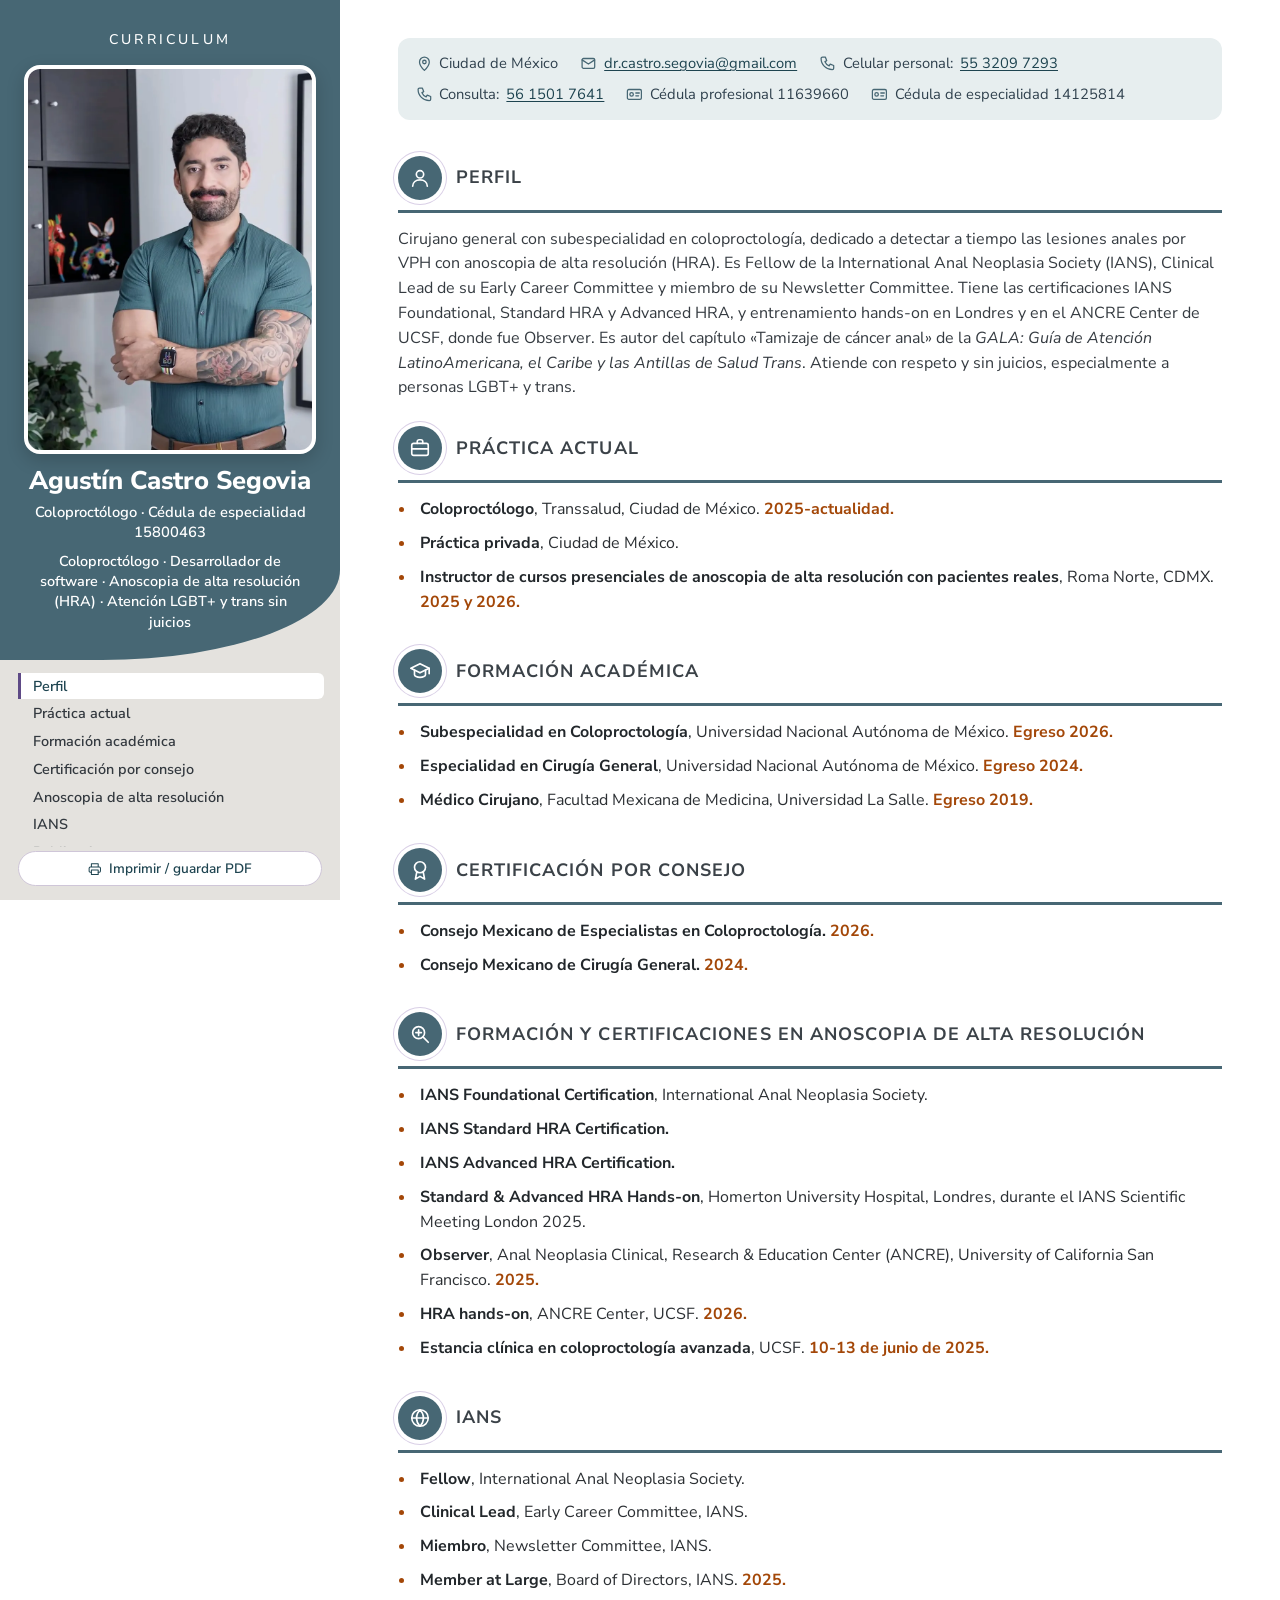
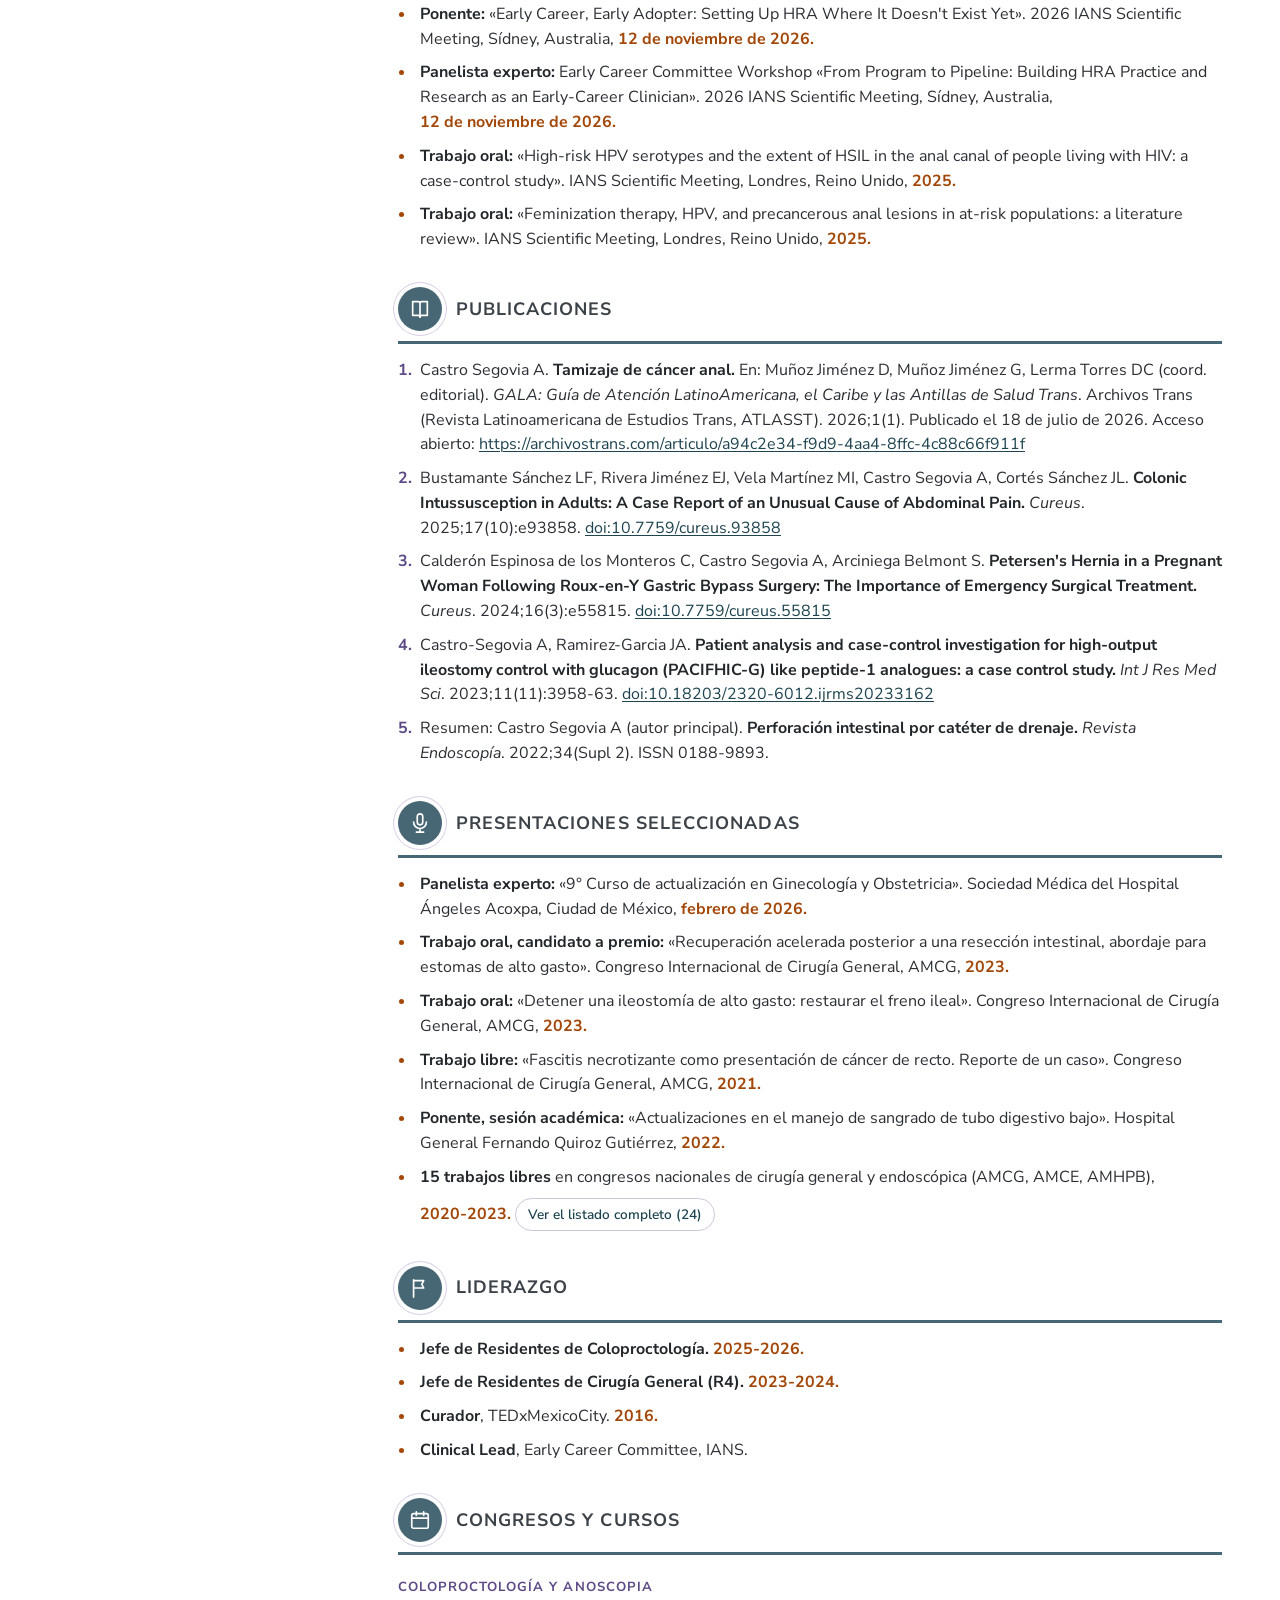
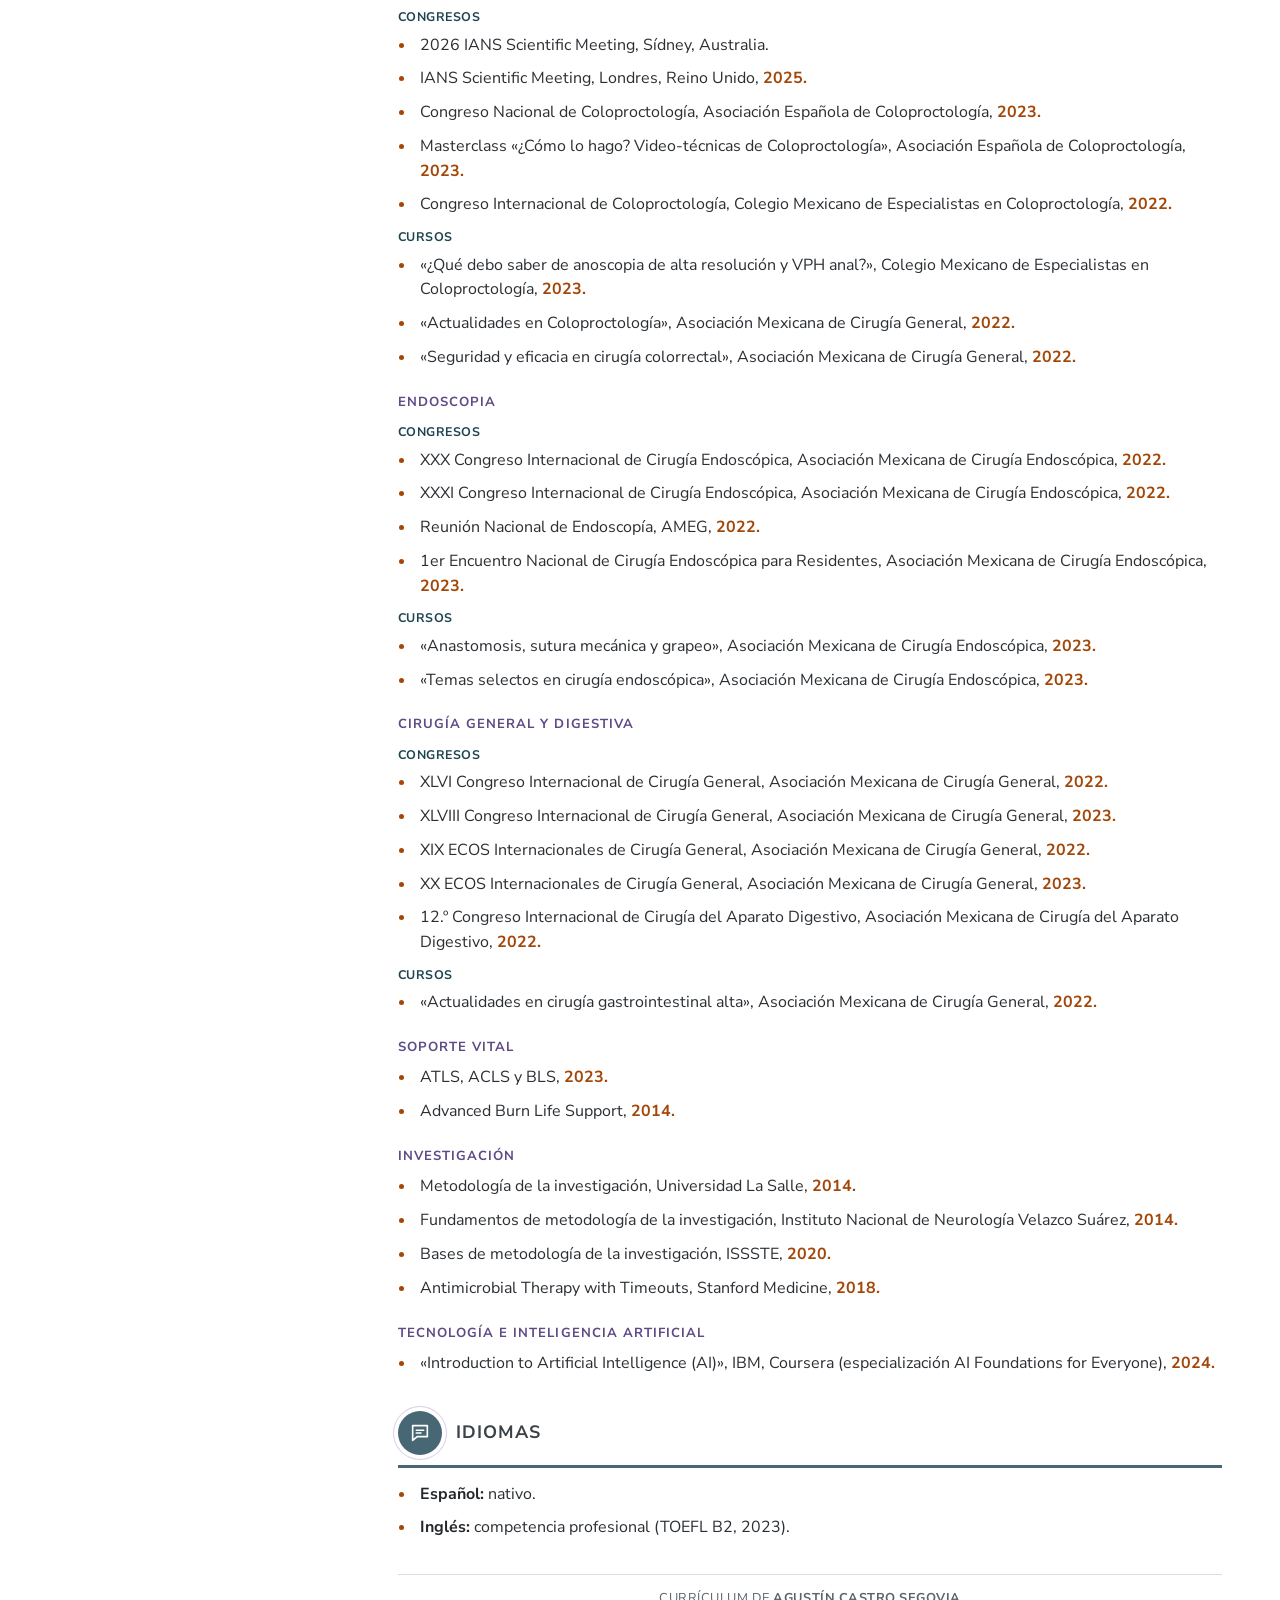
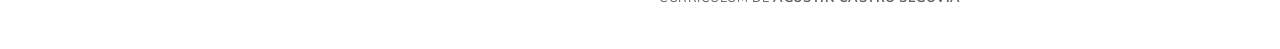
==== cv/index.html @ 4f0565ad "Añadir el panel del curso de ginecología en Acoxpa. La participación de febrero de 2026 queda en Pre" ====
<!DOCTYPE html>
<html lang="es">
<head>
<meta charset="utf-8">
<meta name="viewport" content="width=device-width, initial-scale=1">
<meta name="robots" content="noindex">
<title>Agustín Castro Segovia · Coloproctólogo · Currículum</title>
<meta name="description" content="Currículum de Agustín Castro Segovia, coloproctólogo en Ciudad de México.">
<link rel="stylesheet" href="assets/style.css">
</head>
<body>
<svg width="0" height="0" style="position:absolute" aria-hidden="true">
  <defs>
    <symbol id="i-user" viewBox="0 0 24 24"><circle cx="12" cy="8" r="4"/><path d="M4 21c0-4.4 3.6-7 8-7s8 2.6 8 7"/></symbol>
    <symbol id="i-briefcase" viewBox="0 0 24 24"><rect x="3" y="7" width="18" height="13" rx="2"/><path d="M9 7V5a2 2 0 0 1 2-2h2a2 2 0 0 1 2 2v2M3 13h18"/></symbol>
    <symbol id="i-cap" viewBox="0 0 24 24"><path d="M2 9l10-5 10 5-10 5z"/><path d="M6 11v5c0 1.5 2.7 3 6 3s6-1.5 6-3v-5M22 9v6"/></symbol>
    <symbol id="i-award" viewBox="0 0 24 24"><circle cx="12" cy="9" r="6"/><path d="M8.5 14L7 22l5-3 5 3-1.5-8"/></symbol>
    <symbol id="i-scope" viewBox="0 0 24 24"><circle cx="10.5" cy="10.5" r="6.5"/><path d="M15.5 15.5L21 21M10.5 7.5v6M7.5 10.5h6"/></symbol>
    <symbol id="i-globe" viewBox="0 0 24 24"><circle cx="12" cy="12" r="9"/><path d="M3 12h18M12 3c2.5 2.6 3.8 5.6 3.8 9s-1.3 6.4-3.8 9c-2.5-2.6-3.8-5.6-3.8-9S9.5 5.6 12 3z"/></symbol>
    <symbol id="i-book" viewBox="0 0 24 24"><path d="M4 4h6a3 3 0 0 1 2 1 3 3 0 0 1 2-1h6v15h-6a2 2 0 0 0-2 2 2 2 0 0 0-2-2H4z"/><path d="M12 5v16"/></symbol>
    <symbol id="i-mic" viewBox="0 0 24 24"><rect x="9" y="2" width="6" height="12" rx="3"/><path d="M5 11a7 7 0 0 0 14 0M12 18v4M8 22h8"/></symbol>
    <symbol id="i-flag" viewBox="0 0 24 24"><path d="M5 22V3M5 4h11l-2 4 2 4H5"/></symbol>
    <symbol id="i-calendar" viewBox="0 0 24 24"><rect x="3" y="5" width="18" height="16" rx="2"/><path d="M3 10h18M8 3v4M16 3v4"/></symbol>
    <symbol id="i-clipboard" viewBox="0 0 24 24"><rect x="5" y="4" width="14" height="18" rx="2"/><path d="M9 4V2h6v2M9 11h6M9 15h6"/></symbol>
    <symbol id="i-users" viewBox="0 0 24 24"><circle cx="9" cy="8" r="3.5"/><path d="M2 20c0-3.6 3-6 7-6s7 2.4 7 6M16 4.5a3.5 3.5 0 0 1 0 7M18 14c2.5.6 4 2.7 4 6"/></symbol>
    <symbol id="i-chat" viewBox="0 0 24 24"><path d="M4 4h16v12H9l-5 4z"/><path d="M8 9h8M8 12h5"/></symbol>
    <symbol id="i-mail" viewBox="0 0 24 24"><rect x="3" y="5" width="18" height="14" rx="2"/><path d="M3 7l9 6 9-6"/></symbol>
    <symbol id="i-phone" viewBox="0 0 24 24"><path d="M5 3h4l2 5-2.5 1.5a11 11 0 0 0 6 6L16 13l5 2v4a2 2 0 0 1-2 2A16 16 0 0 1 3 5a2 2 0 0 1 2-2z"/></symbol>
    <symbol id="i-pin" viewBox="0 0 24 24"><path d="M12 22s7-6.5 7-12a7 7 0 0 0-14 0c0 5.5 7 12 7 12z"/><circle cx="12" cy="10" r="2.5"/></symbol>
    <symbol id="i-id" viewBox="0 0 24 24"><rect x="2" y="5" width="20" height="14" rx="2"/><circle cx="8" cy="12" r="2.5"/><path d="M14 10h5M14 14h4"/></symbol>
    <symbol id="i-print" viewBox="0 0 24 24"><path d="M6 9V3h12v6M6 18H4a2 2 0 0 1-2-2v-5a2 2 0 0 1 2-2h16a2 2 0 0 1 2 2v5a2 2 0 0 1-2 2h-2"/><rect x="6" y="14" width="12" height="8"/></symbol>
    <symbol id="i-ext" viewBox="0 0 24 24"><path d="M14 4h6v6M20 4l-9 9M18 14v5a1 1 0 0 1-1 1H5a1 1 0 0 1-1-1V7a1 1 0 0 1 1-1h5"/></symbol>
  </defs>
</svg>

<a class="skip" href="#contenido">Saltar al contenido</a>

<div class="layout">
  <aside class="sidebar">
    <header class="hero">
      <p class="eyebrow">Curriculum</p>
      <div class="photo"><img src="assets/foto-agustin-castro-segovia.webp" alt="Fotografía de Agustín Castro Segovia" width="800" height="1073"></div>
      <h1>Agustín Castro Segovia</h1>
      <p class="cred">Coloproctólogo · Cédula de especialidad 15800463</p>
      <p class="tagline">Coloproctólogo · Desarrollador de software · Anoscopia de alta resolución (HRA) · Atención LGBT+ y trans sin juicios</p>
    </header>
    <nav class="toc" aria-label="Secciones del currículum">
      <ul>
        <li><a href="#perfil">Perfil</a></li>
        <li><a href="#practica">Práctica actual</a></li>
        <li><a href="#formacion">Formación académica</a></li>
        <li><a href="#consejo">Certificación por consejo</a></li>
        <li><a href="#hra">Anoscopia de alta resolución</a></li>
        <li><a href="#ians">IANS</a></li>
        <li><a href="#publicaciones">Publicaciones</a></li>
        <li><a href="#presentaciones">Presentaciones</a></li>
        <li><a href="#liderazgo">Liderazgo</a></li>
        <li><a href="#congresos-cursos">Congresos y cursos</a></li>
        <li><a href="#idiomas">Idiomas</a></li>
      </ul>
    </nav>
    <button class="print-btn" type="button" onclick="window.print()"><svg><use href="#i-print"/></svg>Imprimir / guardar PDF</button>
  </aside>

  <main id="contenido" class="content">
    <section class="contact" aria-label="Datos de contacto">
      <ul>
        <li><svg><use href="#i-pin"/></svg>Ciudad de México</li>
        <li><svg><use href="#i-mail"/></svg><a href="mailto:dr.castro.segovia@gmail.com">dr.castro.segovia@gmail.com</a></li>
        <li><svg><use href="#i-phone"/></svg>Celular personal: <a href="tel:+525532097293">55 3209 7293</a></li>
        <li><svg><use href="#i-phone"/></svg>Consulta: <a href="tel:+525615017641">56 1501 7641</a></li>
        <li><svg><use href="#i-id"/></svg>Cédula profesional 11639660</li>
        <li><svg><use href="#i-id"/></svg>Cédula de especialidad 14125814</li>
      </ul>
    </section>

    <section id="perfil" class="sec">
      <h2><span class="ic"><svg><use href="#i-user"/></svg></span>Perfil</h2>
      <p class="lead">Cirujano general con subespecialidad en coloproctología, dedicado a detectar a tiempo las lesiones anales por VPH con anoscopia de alta resolución (HRA). Es Fellow de la International Anal Neoplasia Society (IANS), Clinical Lead de su Early Career Committee y miembro de su Newsletter Committee. Tiene las certificaciones IANS Foundational, Standard HRA y Advanced HRA, y entrenamiento hands-on en Londres y en el ANCRE Center de UCSF, donde fue Observer. Es autor del capítulo «Tamizaje de cáncer anal» de la <em>GALA: Guía de Atención LatinoAmericana, el Caribe y las Antillas de Salud Trans</em>. Atiende con respeto y sin juicios, especialmente a personas LGBT+ y trans.</p>
    </section>

    <section id="practica" class="sec">
      <h2><span class="ic"><svg><use href="#i-briefcase"/></svg></span>Práctica actual</h2>
      <ul class="items">
        <li><strong>Coloproctólogo</strong>, Transsalud, Ciudad de México. <span class="date">2025-actualidad.</span></li>
        <li><strong>Práctica privada</strong>, Ciudad de México.</li>
        <li><strong>Instructor de cursos presenciales de anoscopia de alta resolución con pacientes reales</strong>, Roma Norte, CDMX. <span class="date">2025 y 2026.</span></li>
      </ul>
    </section>

    <section id="formacion" class="sec">
      <h2><span class="ic"><svg><use href="#i-cap"/></svg></span>Formación académica</h2>
      <ul class="items">
        <li><strong>Subespecialidad en Coloproctología</strong>, Universidad Nacional Autónoma de México. <span class="date">Egreso 2026.</span></li>
        <li><strong>Especialidad en Cirugía General</strong>, Universidad Nacional Autónoma de México. <span class="date">Egreso 2024.</span></li>
        <li><strong>Médico Cirujano</strong>, Facultad Mexicana de Medicina, Universidad La Salle. <span class="date">Egreso 2019.</span></li>
      </ul>
    </section>

    <section id="consejo" class="sec">
      <h2><span class="ic"><svg><use href="#i-award"/></svg></span>Certificación por consejo</h2>
      <ul class="items">
        <li><strong>Consejo Mexicano de Especialistas en Coloproctología.</strong> <span class="date">2026.</span></li>
        <li><strong>Consejo Mexicano de Cirugía General.</strong> <span class="date">2024.</span></li>
      </ul>
    </section>

    <section id="hra" class="sec">
      <h2><span class="ic"><svg><use href="#i-scope"/></svg></span>Formación y certificaciones en anoscopia de alta resolución</h2>
      <ul class="items">
        <li><strong>IANS Foundational Certification</strong>, International Anal Neoplasia Society.</li>
        <li><strong>IANS Standard HRA Certification.</strong></li>
        <li><strong>IANS Advanced HRA Certification.</strong></li>
        <li><strong>Standard &amp; Advanced HRA Hands-on</strong>, Homerton University Hospital, Londres, durante el IANS Scientific Meeting London 2025.</li>
        <li><strong>Observer</strong>, Anal Neoplasia Clinical, Research &amp; Education Center (ANCRE), University of California San Francisco. <span class="date">2025.</span></li>
        <li><strong>HRA hands-on</strong>, ANCRE Center, UCSF. <span class="date">2026.</span></li>
        <li><strong>Estancia clínica en coloproctología avanzada</strong>, UCSF. <span class="date">10-13 de junio de 2025.</span></li>
      </ul>
    </section>

    <section id="ians" class="sec">
      <h2><span class="ic"><svg><use href="#i-globe"/></svg></span>IANS</h2>
      <ul class="items">
        <li><strong>Fellow</strong>, International Anal Neoplasia Society.</li>
        <li><strong>Clinical Lead</strong>, Early Career Committee, IANS.</li>
        <li><strong>Miembro</strong>, Newsletter Committee, IANS.</li>
        <li><strong>Member at Large</strong>, Board of Directors, IANS. <span class="date">2025.</span></li>
        <li><strong>Ponente:</strong> «Early Career, Early Adopter: Setting Up HRA Where It Doesn't Exist Yet». 2026 IANS Scientific Meeting, Sídney, Australia, <span class="date">12 de noviembre de 2026.</span></li>
        <li><strong>Panelista experto:</strong> Early Career Committee Workshop «From Program to Pipeline: Building HRA Practice and Research as an Early-Career Clinician». 2026 IANS Scientific Meeting, Sídney, Australia, <span class="date">12 de noviembre de 2026.</span></li>
        <li><strong>Trabajo oral:</strong> «High-risk HPV serotypes and the extent of HSIL in the anal canal of people living with HIV: a case-control study». IANS Scientific Meeting, Londres, Reino Unido, <span class="date">2025.</span></li>
        <li><strong>Trabajo oral:</strong> «Feminization therapy, HPV, and precancerous anal lesions in at-risk populations: a literature review». IANS Scientific Meeting, Londres, Reino Unido, <span class="date">2025.</span></li>
      </ul>
    </section>

    <section id="publicaciones" class="sec">
      <h2><span class="ic"><svg><use href="#i-book"/></svg></span>Publicaciones</h2>
      <ol class="items pubs">
        <li>Castro Segovia A. <strong>Tamizaje de cáncer anal.</strong> En: Muñoz Jiménez D, Muñoz Jiménez G, Lerma Torres DC (coord. editorial). <em>GALA: Guía de Atención LatinoAmericana, el Caribe y las Antillas de Salud Trans</em>. Archivos Trans (Revista Latinoamericana de Estudios Trans, ATLASST). 2026;1(1). Publicado el 18 de julio de 2026. Acceso abierto: <a class="url" href="https://archivostrans.com/articulo/a94c2e34-f9d9-4aa4-8ffc-4c88c66f911f" target="_blank" rel="noopener noreferrer">https://archivostrans.com/articulo/a94c2e34-f9d9-4aa4-8ffc-4c88c66f911f</a></li>
        <li>Bustamante Sánchez LF, Rivera Jiménez EJ, Vela Martínez MI, Castro Segovia A, Cortés Sánchez JL. <strong>Colonic Intussusception in Adults: A Case Report of an Unusual Cause of Abdominal Pain.</strong> <em>Cureus</em>. 2025;17(10):e93858. <a href="https://doi.org/10.7759/cureus.93858" target="_blank" rel="noopener noreferrer">doi:10.7759/cureus.93858</a></li>
        <li>Calderón Espinosa de los Monteros C, Castro Segovia A, Arciniega Belmont S. <strong>Petersen's Hernia in a Pregnant Woman Following Roux-en-Y Gastric Bypass Surgery: The Importance of Emergency Surgical Treatment.</strong> <em>Cureus</em>. 2024;16(3):e55815. <a href="https://doi.org/10.7759/cureus.55815" target="_blank" rel="noopener noreferrer">doi:10.7759/cureus.55815</a></li>
        <li>Castro-Segovia A, Ramirez-Garcia JA. <strong>Patient analysis and case-control investigation for high-output ileostomy control with glucagon (PACIFHIC-G) like peptide-1 analogues: a case control study.</strong> <em>Int J Res Med Sci</em>. 2023;11(11):3958-63. <a href="https://doi.org/10.18203/2320-6012.ijrms20233162" target="_blank" rel="noopener noreferrer">doi:10.18203/2320-6012.ijrms20233162</a></li>
        <li>Resumen: Castro Segovia A (autor principal). <strong>Perforación intestinal por catéter de drenaje.</strong> <em>Revista Endoscopía</em>. 2022;34(Supl 2). ISSN 0188-9893.</li>
      </ol>
    </section>

    <section id="presentaciones" class="sec">
      <h2><span class="ic"><svg><use href="#i-mic"/></svg></span>Presentaciones seleccionadas</h2>
      <ul class="items">
        <li><strong>Panelista experto:</strong> «9° Curso de actualización en Ginecología y Obstetricia». Sociedad Médica del Hospital Ángeles Acoxpa, Ciudad de México, <span class="date">febrero de 2026.</span></li>
        <li><strong>Trabajo oral, candidato a premio:</strong> «Recuperación acelerada posterior a una resección intestinal, abordaje para estomas de alto gasto». Congreso Internacional de Cirugía General, AMCG, <span class="date">2023.</span></li>
        <li><strong>Trabajo oral:</strong> «Detener una ileostomía de alto gasto: restaurar el freno ileal». Congreso Internacional de Cirugía General, AMCG, <span class="date">2023.</span></li>
        <li><strong>Trabajo libre:</strong> «Fascitis necrotizante como presentación de cáncer de recto. Reporte de un caso». Congreso Internacional de Cirugía General, AMCG, <span class="date">2021.</span></li>
        <li><strong>Ponente, sesión académica:</strong> «Actualizaciones en el manejo de sangrado de tubo digestivo bajo». Hospital General Fernando Quiroz Gutiérrez, <span class="date">2022.</span></li>
        <li><strong>15 trabajos libres</strong> en congresos nacionales de cirugía general y endoscópica (AMCG, AMCE, AMHPB), <span class="date">2020-2023.</span>
          <button type="button" class="more-btn" aria-expanded="false" aria-controls="trabajos-lista">Ver el listado completo (24)</button>
          <div id="trabajos-lista" class="more-list" hidden>
            <p class="more-note">Listado del currículum de origen. Son 24 presentaciones. Dos entradas de ese listado numerado no aparecen aquí porque son artículos ya citados en Publicaciones: «Perforación intestinal por catéter de drenaje» y el estudio PACIFHIC-G.</p>
            <ol class="items">
              <li><span class="kind">Trabajo libre.</span> «Adenoma pleomorfo de lóbulo profundo, presentación infrecuente de neoplasia parotídea». Congreso Internacional de Cirugía General, AMCG, <span class="date">2020.</span></li>
              <li><span class="kind">Trabajo libre.</span> «Absceso renal gigante enmascarado como absceso glúteo». Congreso Internacional de Cirugía General, AMCG, <span class="date">2021.</span></li>
              <li><span class="kind">Trabajo libre.</span> «Fascitis necrotizante como presentación de cáncer de recto. Reporte de un caso». Congreso Internacional de Cirugía General, AMCG, <span class="date">2021.</span></li>
              <li><span class="kind">Trabajo libre.</span> «Íleo biliar enmascarado por infección por SARS-CoV-2. Presentación infrecuente». Congreso Internacional de Cirugía General, AMCG, <span class="date">2021.</span></li>
              <li><span class="kind">Trabajo en congreso.</span> «Neumoperitoneo crónico: a razón de un caso». Congreso Internacional de Cirugía General, AMCG, <span class="date">2021.</span></li>
              <li><span class="kind">Trabajo libre.</span> «Intususcepción colónica en el adulto». Congreso Internacional de Cirugía General, AMCG, <span class="date">2022.</span></li>
              <li><span class="kind">Trabajo libre.</span> «Manejo escalonado y endoscópico de pancreatitis necrótica infectada». Congreso Internacional de Cirugía General, AMCG, <span class="date">2022.</span></li>
              <li><span class="kind">Trabajo libre.</span> «Disección selectiva de cuello en carcinoma epidermoide de cavidad oral como tratamiento integral». Congreso Internacional de Cirugía General, AMCG, <span class="date">2022.</span></li>
              <li><span class="kind">Trabajo libre.</span> «Evento inusual de perforación intestinal posterior a migración de prótesis duodenal terapéutica». Congreso Internacional de Cirugía General, AMCG, <span class="date">2022.</span></li>
              <li><span class="kind">Trabajo libre.</span> «Perforación intestinal espontánea por trombosis. Rara presentación de trombocitopenia trombótica autoinmune inducida por vacuna contra SARS-CoV-2». Congreso Internacional de Cirugía General, AMCG, <span class="date">2022.</span></li>
              <li><span class="kind">Trabajo libre.</span> «¿Resección o reducción? Hernia de Amyand, reporte y revisión». Congreso Internacional de Cirugía General, AMCG, <span class="date">2022.</span></li>
              <li><span class="kind">Trabajo libre.</span> «Manejo de pancreatitis necrótica infectada». Asociación Mexicana Hepato Pancreato Biliar, <span class="date">2022.</span></li>
              <li><span class="kind">Trabajo en congreso.</span> «Colecistectomía subtotal laparoscópica en paciente cirrótico. Una alternativa segura». Congreso Nacional de Cirugía Endoscópica, AMCE, <span class="date">2022.</span></li>
              <li><span class="kind">Sesión académica.</span> «Abordaje y cirugía de control de daños». Cruz Roja Mexicana, Sede Nacional, <span class="date">2022.</span></li>
              <li><span class="kind">Sesión académica.</span> «Manejo de sangrado de tubo digestivo bajo». Hospital General Fernando Quiroz Gutiérrez, <span class="date">2022.</span></li>
              <li><span class="kind">Trabajo libre.</span> «Segmentectomía hepática anatómica; un procedimiento en desuso». Congreso Internacional de Cirugía General, AMCG, <span class="date">2023.</span></li>
              <li><span class="kind">Trabajo libre.</span> «Coledocolitiasis resuelta por cirugía de mínima invasión, una alternativa a la CPRE». Congreso Internacional de Cirugía General, AMCG, <span class="date">2023.</span></li>
              <li><span class="kind">Trabajo libre.</span> «Hernia hiatal gigante. Actuar en el 2023». Asociación Mexicana de Cirugía Endoscópica, <span class="date">2023.</span></li>
              <li><span class="kind">Trabajo libre.</span> «Embarazo después de cirugía bariátrica. Actuar tempranamente ante complicaciones». Asociación Mexicana de Cirugía Endoscópica, <span class="date">2023.</span></li>
              <li><span class="kind">Trabajo libre.</span> «Detener una ileostomía de alto gasto: restaurar el freno ileal». Congreso Internacional de Cirugía General, AMCG, <span class="date">2023.</span></li>
              <li><span class="kind">Trabajo libre.</span> «Hernia de Petersen durante el embarazo. Debemos actuar». Asociación Mexicana de Cirugía Endoscópica, <span class="date">2023.</span></li>
              <li><span class="kind">Trabajo oral, candidato a premio.</span> «Recuperación acelerada posterior a una resección intestinal, abordaje para estomas de alto gasto». Congreso Internacional de Cirugía General, AMCG, <span class="date">2023.</span></li>
              <li><span class="kind">Trabajo oral.</span> «High-risk HPV serotypes and the extent of HSIL in the anal canal of people living with HIV: a case-control study». IANS Scientific Meeting, Londres, <span class="date">2025.</span></li>
              <li><span class="kind">Trabajo oral.</span> «Feminization therapy, HPV, and precancerous anal lesions in at-risk populations: a literature review». IANS Scientific Meeting, Londres, <span class="date">2025.</span></li>
            </ol>
          </div>
        </li>
      </ul>
    </section>

    <section id="liderazgo" class="sec">
      <h2><span class="ic"><svg><use href="#i-flag"/></svg></span>Liderazgo</h2>
      <ul class="items">
        <li><strong>Jefe de Residentes de Coloproctología.</strong> <span class="date">2025-2026.</span></li>
        <li><strong>Jefe de Residentes de Cirugía General (R4).</strong> <span class="date">2023-2024.</span></li>
        <li><strong>Curador</strong>, TEDxMexicoCity. <span class="date">2016.</span></li>
        <li><strong>Clinical Lead</strong>, Early Career Committee, IANS.</li>
      </ul>
    </section>

    <section id="congresos-cursos" class="sec">
      <h2><span class="ic"><svg><use href="#i-calendar"/></svg></span>Congresos y cursos</h2>

      <h3 class="group">Coloproctología y anoscopia</h3>
      <p class="kicker">Congresos</p>
      <ul class="items">
        <li>2026 IANS Scientific Meeting, Sídney, Australia.</li>
        <li>IANS Scientific Meeting, Londres, Reino Unido, <span class="date">2025.</span></li>
        <li>Congreso Nacional de Coloproctología, Asociación Española de Coloproctología, <span class="date">2023.</span></li>
        <li>Masterclass «¿Cómo lo hago? Video-técnicas de Coloproctología», Asociación Española de Coloproctología, <span class="date">2023.</span></li>
        <li>Congreso Internacional de Coloproctología, Colegio Mexicano de Especialistas en Coloproctología, <span class="date">2022.</span></li>
      </ul>
      <p class="kicker">Cursos</p>
      <ul class="items">
        <li>«¿Qué debo saber de anoscopia de alta resolución y VPH anal?», Colegio Mexicano de Especialistas en Coloproctología, <span class="date">2023.</span></li>
        <li>«Actualidades en Coloproctología», Asociación Mexicana de Cirugía General, <span class="date">2022.</span></li>
        <li>«Seguridad y eficacia en cirugía colorrectal», Asociación Mexicana de Cirugía General, <span class="date">2022.</span></li>
      </ul>

      <h3 class="group">Endoscopia</h3>
      <p class="kicker">Congresos</p>
      <ul class="items">
        <li>XXX Congreso Internacional de Cirugía Endoscópica, Asociación Mexicana de Cirugía Endoscópica, <span class="date">2022.</span></li>
        <li>XXXI Congreso Internacional de Cirugía Endoscópica, Asociación Mexicana de Cirugía Endoscópica, <span class="date">2022.</span></li>
        <li>Reunión Nacional de Endoscopía, AMEG, <span class="date">2022.</span></li>
        <li>1er Encuentro Nacional de Cirugía Endoscópica para Residentes, Asociación Mexicana de Cirugía Endoscópica, <span class="date">2023.</span></li>
      </ul>
      <p class="kicker">Cursos</p>
      <ul class="items">
        <li>«Anastomosis, sutura mecánica y grapeo», Asociación Mexicana de Cirugía Endoscópica, <span class="date">2023.</span></li>
        <li>«Temas selectos en cirugía endoscópica», Asociación Mexicana de Cirugía Endoscópica, <span class="date">2023.</span></li>
      </ul>

      <h3 class="group">Cirugía general y digestiva</h3>
      <p class="kicker">Congresos</p>
      <ul class="items">
        <li>XLVI Congreso Internacional de Cirugía General, Asociación Mexicana de Cirugía General, <span class="date">2022.</span></li>
        <li>XLVIII Congreso Internacional de Cirugía General, Asociación Mexicana de Cirugía General, <span class="date">2023.</span></li>
        <li>XIX ECOS Internacionales de Cirugía General, Asociación Mexicana de Cirugía General, <span class="date">2022.</span></li>
        <li>XX ECOS Internacionales de Cirugía General, Asociación Mexicana de Cirugía General, <span class="date">2023.</span></li>
        <li>12.º Congreso Internacional de Cirugía del Aparato Digestivo, Asociación Mexicana de Cirugía del Aparato Digestivo, <span class="date">2022.</span></li>
      </ul>
      <p class="kicker">Cursos</p>
      <ul class="items">
        <li>«Actualidades en cirugía gastrointestinal alta», Asociación Mexicana de Cirugía General, <span class="date">2022.</span></li>
      </ul>

      <h3 class="group">Soporte vital</h3>
      <ul class="items">
        <li>ATLS, ACLS y BLS, <span class="date">2023.</span></li>
        <li>Advanced Burn Life Support, <span class="date">2014.</span></li>
      </ul>

      <h3 class="group">Investigación</h3>
      <ul class="items">
        <li>Metodología de la investigación, Universidad La Salle, <span class="date">2014.</span></li>
        <li>Fundamentos de metodología de la investigación, Instituto Nacional de Neurología Velazco Suárez, <span class="date">2014.</span></li>
        <li>Bases de metodología de la investigación, ISSSTE, <span class="date">2020.</span></li>
        <li>Antimicrobial Therapy with Timeouts, Stanford Medicine, <span class="date">2018.</span></li>
      </ul>

      <h3 class="group">Tecnología e inteligencia artificial</h3>
      <ul class="items">
        <li>«Introduction to Artificial Intelligence (AI)», IBM, Coursera (especialización AI Foundations for Everyone), <span class="date">2024.</span></li>
      </ul>
    </section>

    <section id="idiomas" class="sec">
      <h2><span class="ic"><svg><use href="#i-chat"/></svg></span>Idiomas</h2>
      <ul class="items">
        <li><strong>Español:</strong> nativo.</li>
        <li><strong>Inglés:</strong> competencia profesional (TOEFL B2, 2023).</li>
      </ul>
    </section>

    <footer class="foot">Currículum de <strong>Agustín Castro Segovia</strong></footer>
  </main>
</div>
<script src="assets/app.js"></script>
</body>
</html>
---- cv/assets/style.css ----
@font-face{font-family:"CV Sans";src:url("nunito-sans.woff2") format("woff2");font-weight:200 1000;font-style:normal;font-display:swap}
@font-face{font-family:"CV Sans";src:url("nunito-sans-italic.woff2") format("woff2");font-weight:200 1000;font-style:italic;font-display:swap}
:root{
  --green:#476774; --green-dark:#1e4450; --green-soft:#e7eeef;
  --orange:#a34708; --purple:#5e4a86;
  --gray:#e4e2de; --gray-soft:#ececec; --ink:#2b2f33; --muted:#5b636b; --line:#d9dee2;
  --side:340px;
  --font:"Avenir Next","CV Sans","Nunito Sans","Segoe UI",system-ui,sans-serif;
}
*{box-sizing:border-box}
html{scroll-behavior:smooth;-webkit-text-size-adjust:100%}
@media (prefers-reduced-motion:reduce){html{scroll-behavior:auto}}
body{margin:0;font-family:var(--font);color:var(--ink);background:#fff;font-size:16px;line-height:1.55}
a{color:var(--green-dark);text-decoration-thickness:1px;text-underline-offset:2px}
a:hover{color:var(--green)}
:focus-visible{outline:3px solid var(--orange);outline-offset:2px;border-radius:4px}
svg{width:1em;height:1em;fill:none;stroke:currentColor;stroke-width:1.8;stroke-linecap:round;stroke-linejoin:round;flex:none}
.skip{position:absolute;left:-999px;top:0;background:#fff;padding:8px 12px;z-index:100}
.skip:focus{left:8px;top:8px}

.layout{display:grid;grid-template-columns:var(--side) 1fr;min-height:100vh}

/* ---------- Sidebar ---------- */
.sidebar{position:sticky;top:0;height:100vh;background:var(--gray);display:flex;flex-direction:column;overflow-x:hidden;overflow-y:auto}
.hero{position:relative;flex:none;color:#fff;text-align:center;padding:22px 22px 28px;background:var(--green);
  border-bottom-right-radius:70% 90px;border-bottom-left-radius:0;}
.hero::after{content:"";position:absolute;inset:auto -60px -1px auto;width:0}
.eyebrow{margin:0 0 12px;font-variant:small-caps;text-transform:lowercase;letter-spacing:.16em;font-size:1.25rem;font-weight:500}
.photo{width:min(100%,292px);height:auto;margin:0 auto 12px;border-radius:16px;overflow:hidden;border:4px solid #fff;box-shadow:0 6px 18px rgba(0,0,0,.18);background:#fff;line-height:0}
.photo img{width:100%;height:auto;display:block}
.hero h1{margin:0;font-size:1.6rem;line-height:1.15;font-weight:800;letter-spacing:-.005em}
.cred{margin:8px auto 0;font-size:.92rem;font-weight:600;line-height:1.35;max-width:290px}
.tagline{margin:8px auto 0;font-size:.9rem;font-weight:600;line-height:1.4;max-width:270px}

.toc{flex:1;overflow:auto;padding:12px 16px 6px 18px}
.toc ul{list-style:none;margin:0;padding:0}
.toc a{display:block;padding:4px 12px;margin:1px 0;border-left:3px solid transparent;border-radius:0 6px 6px 0;
  color:#33393f;text-decoration:none;font-weight:600;font-size:.9rem;line-height:1.3;transition:background .15s,color .15s,border-color .15s}
.toc a:hover{background:rgba(255,255,255,.55);color:var(--green-dark)}
.toc a.active{background:#fff;color:var(--green-dark);border-left-color:var(--purple)}
.print-btn{margin:4px 18px 14px;display:flex;align-items:center;justify-content:center;gap:8px;font:600 .85rem var(--font);
  color:var(--green-dark);background:#fff;border:1px solid #cfc6d8;border-radius:999px;padding:7px 14px;cursor:pointer}
.print-btn:hover{border-color:var(--purple)}

/* ---------- Content ---------- */
.content{padding:38px clamp(24px,4.5vw,64px) 40px;max-width:1040px;width:100%}
.contact ul{list-style:none;margin:0 0 10px;padding:14px 18px;display:flex;flex-wrap:wrap;gap:8px 22px;
  background:var(--green-soft);border-radius:12px;font-size:.92rem;color:#30414e}
.contact li{display:flex;align-items:center;gap:7px}
.contact svg{color:var(--green);font-size:1.05rem}
.sec{padding-top:26px;scroll-margin-top:16px}
.sec h2{display:flex;align-items:center;gap:14px;margin:0 0 14px;padding-bottom:10px;border-bottom:3px solid var(--green);
  font-size:1.12rem;font-weight:700;letter-spacing:.06em;text-transform:uppercase;color:#3b4248;line-height:1.25}
.ic{width:44px;height:44px;border-radius:50%;background:var(--green);color:#fff;display:grid;place-items:center;flex:none;box-shadow:0 0 0 4px #fff,0 0 0 5px #d9cfe6}
.ic svg{font-size:22px}
.lead{margin:0;font-size:1rem;color:#353b41}
.items{margin:0;padding:0 0 0 1.15em}
.items li{margin:0 0 9px;padding-left:4px}
.items li::marker{color:var(--orange)}
ul.items{list-style:disc}
ol.items li::marker{font-weight:700;color:var(--purple)}
.items strong{font-weight:700;color:#22272b}
.date{color:var(--orange);font-weight:700;white-space:nowrap}
.group{margin:22px 0 8px;font-size:.82rem;letter-spacing:.08em;text-transform:uppercase;color:var(--purple);font-weight:700}
.kicker{margin:10px 0 6px;font-size:.78rem;font-weight:700;letter-spacing:.04em;text-transform:uppercase;color:var(--green-dark)}
.more-btn{margin-top:8px;display:inline-flex;align-items:center;font:600 .85rem var(--font);color:var(--green-dark);background:#fff;border:1px solid #cfc6d8;border-radius:999px;padding:6px 12px;cursor:pointer}
.more-btn:hover{border-color:var(--purple);color:var(--purple)}
.more-list{margin-top:12px;padding:12px 14px 4px;background:var(--green-soft);border-radius:12px;border-left:3px solid var(--purple)}
.more-note{margin:0 0 10px;font-size:.88rem;color:#3b4248}
.kind{font-weight:700;color:var(--purple)}
a.url{word-break:break-all}
.grid2{display:grid;grid-template-columns:1fr 1fr;gap:0 40px}
.grid2 .sec h2{font-size:1rem}
.foot{margin-top:34px;padding-top:14px;border-top:1px solid var(--line);font-size:.8rem;color:var(--muted);text-align:center;letter-spacing:.04em;text-transform:uppercase}

/* ---------- Tablet / mobile ---------- */
@media (max-width:1100px){.grid2{grid-template-columns:1fr}}
@media (max-width:860px){
  .layout{display:block}
  .sidebar{position:static;height:auto;overflow:visible;background:none}
  .hero{padding:24px 20px 46px;border-bottom-right-radius:0;border-radius:0 0 50% 50% / 0 0 44px 44px}
  .photo{width:min(280px,74vw);height:auto;border-radius:16px}
  .hero h1{font-size:1.55rem}
  .toc{position:sticky;top:0;z-index:20;background:rgba(214,214,214,.96);backdrop-filter:blur(6px);
    padding:8px 10px;overflow-x:auto;overflow-y:hidden;scrollbar-width:none;box-shadow:0 2px 8px rgba(0,0,0,.08)}
  .toc::-webkit-scrollbar{display:none}
  .toc ul{display:flex;gap:6px;white-space:nowrap}
  .toc a{border-left:0;border-radius:999px;padding:6px 12px;font-size:.85rem;background:rgba(255,255,255,.45)}
  .toc a.active{background:var(--green);color:#fff}
  .print-btn{display:none}
  .toc a{padding:6px 12px}
  .content{padding:18px 18px 30px}
  .sec{scroll-margin-top:62px;padding-top:22px}
  .sec h2{font-size:1rem;gap:12px;letter-spacing:.04em}
  .ic{width:38px;height:38px}.ic svg{font-size:19px}
  .contact ul{flex-direction:column;gap:7px;font-size:.9rem}
  body{font-size:15.5px}
}
/* ---- toc in sidebar must be sticky container on mobile: make sidebar not clip ---- */
@media (max-width:860px){.sidebar{display:contents}}

/* ---------- Print ---------- */
@media print{
  @page{size:letter;margin:10mm 12mm}
  *{-webkit-print-color-adjust:exact;print-color-adjust:exact}
  html{scroll-behavior:auto;font-size:9.2pt}
  body{font-size:1rem;line-height:1.36}
  .lead{font-size:1rem}
  .layout{display:block}
  .sidebar{position:static;height:auto;background:none;display:block}
  .toc,.print-btn,.skip{display:none!important}
  .hero{display:grid;grid-template-columns:auto 1fr;align-items:center;column-gap:22px;text-align:left;
    padding:16px 24px;border-radius:0 0 90px 0}
  .eyebrow,.hero h1,.cred,.tagline{grid-column:2}
  .eyebrow{margin:0 0 2px;font-size:11pt}
  .photo{grid-column:1;grid-row:1/span 4;width:84px;height:auto;margin:0;border-width:3px;border-radius:6px;box-shadow:none}
  .hero h1{font-size:20pt}
  .cred{margin:2px 0 0;max-width:none;font-size:10pt}
  .tagline{margin:4px 0 0;max-width:none;font-size:10pt}
  .content{padding:10px 0 0;max-width:none}
  .contact ul{padding:8px 12px;gap:4px 16px;font-size:8.8pt;flex-direction:row}
  .sec{padding-top:9px}
  .sec h2{font-size:10.5pt;margin-bottom:7px;padding-bottom:5px;border-bottom-width:2px;break-after:avoid;page-break-after:avoid}
  .ic{width:26px;height:26px;box-shadow:none}.ic svg{font-size:14px}
  .items li{margin-bottom:3px;break-inside:avoid}
  .sec h2+.items>li:first-child,.sec h2+.lead{break-before:avoid}
  .grid2{display:block;column-count:2;column-gap:26px}
  .grid2 .sec h2{font-size:10pt}
  .grid2 .sec{break-inside:avoid;page-break-inside:avoid;display:block}
  .grid2 .sec:first-child{padding-top:10px}
  a{color:var(--green-dark);text-decoration:none}
  .more-btn{display:none!important}
  .more-list[hidden]{display:block!important}
  .group{break-after:avoid;page-break-after:avoid}
  .foot{margin-top:8px;padding-top:6px;font-size:7.5pt}
}
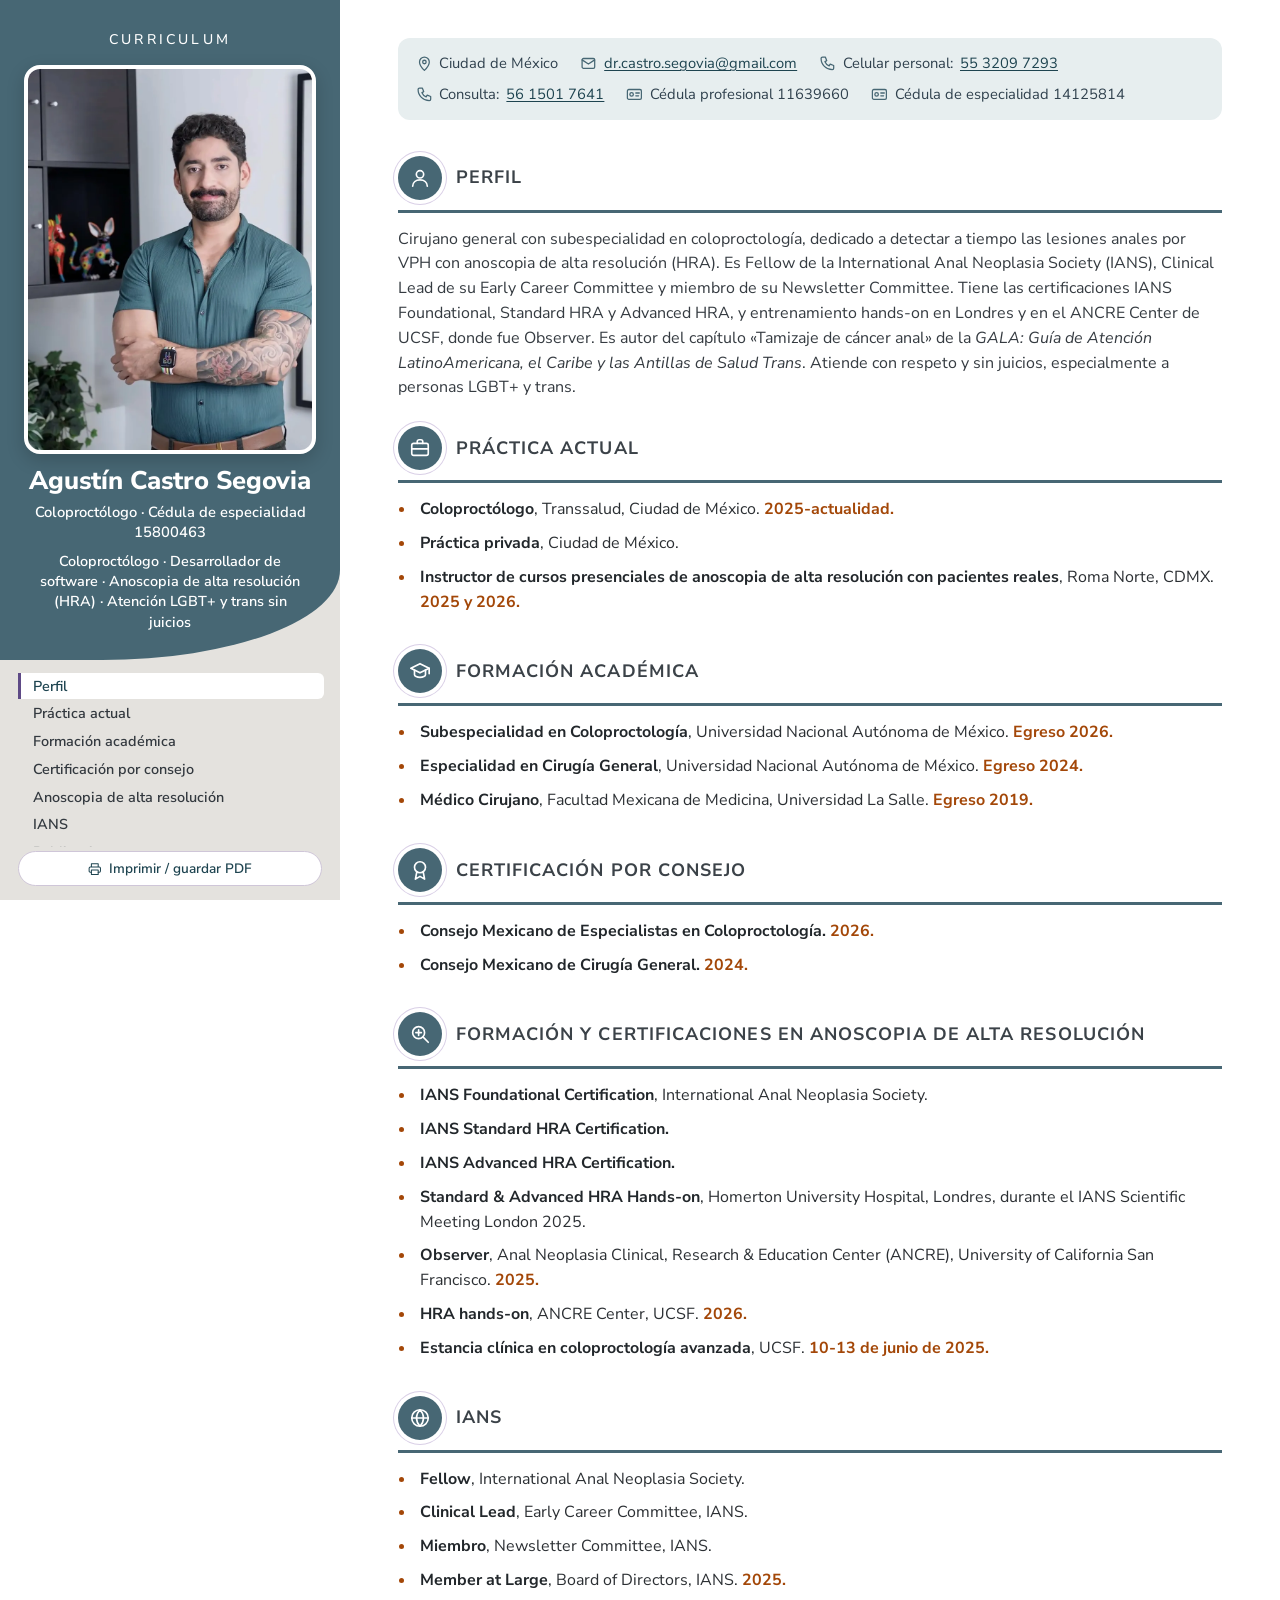
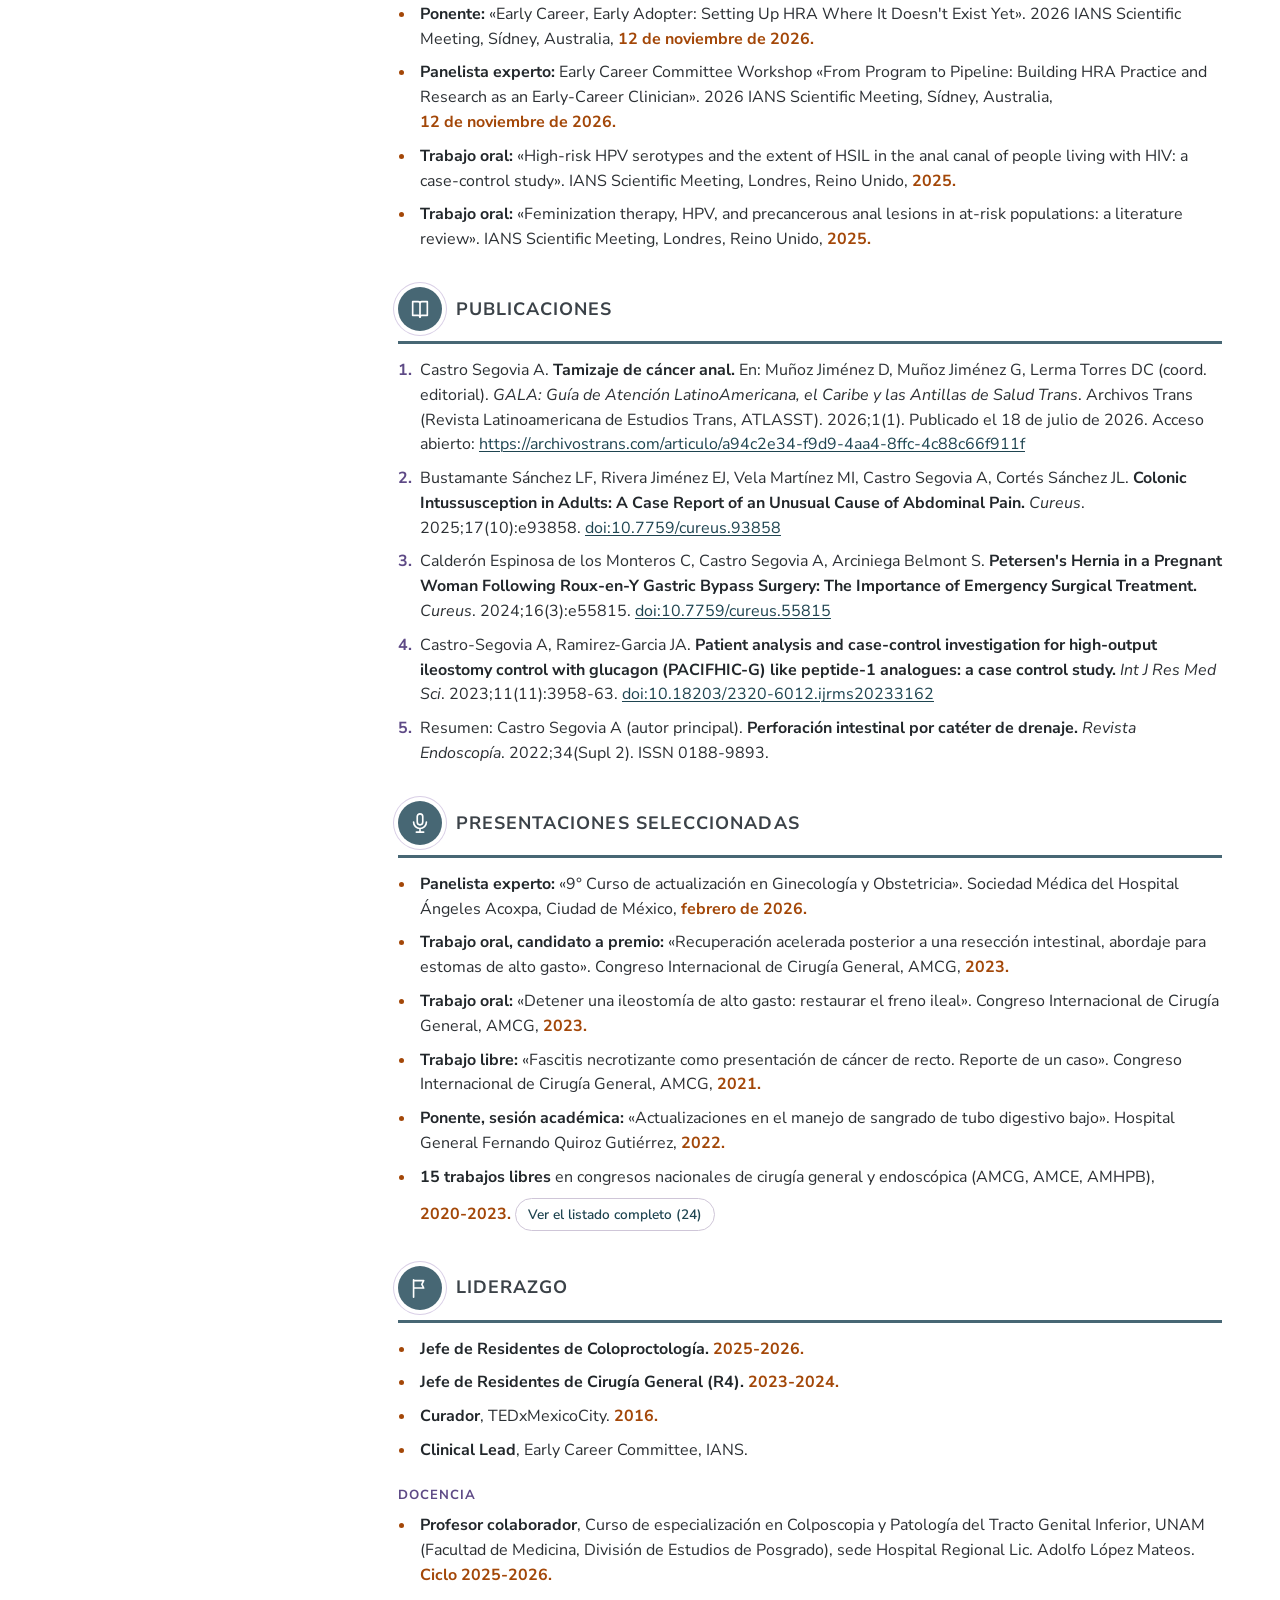
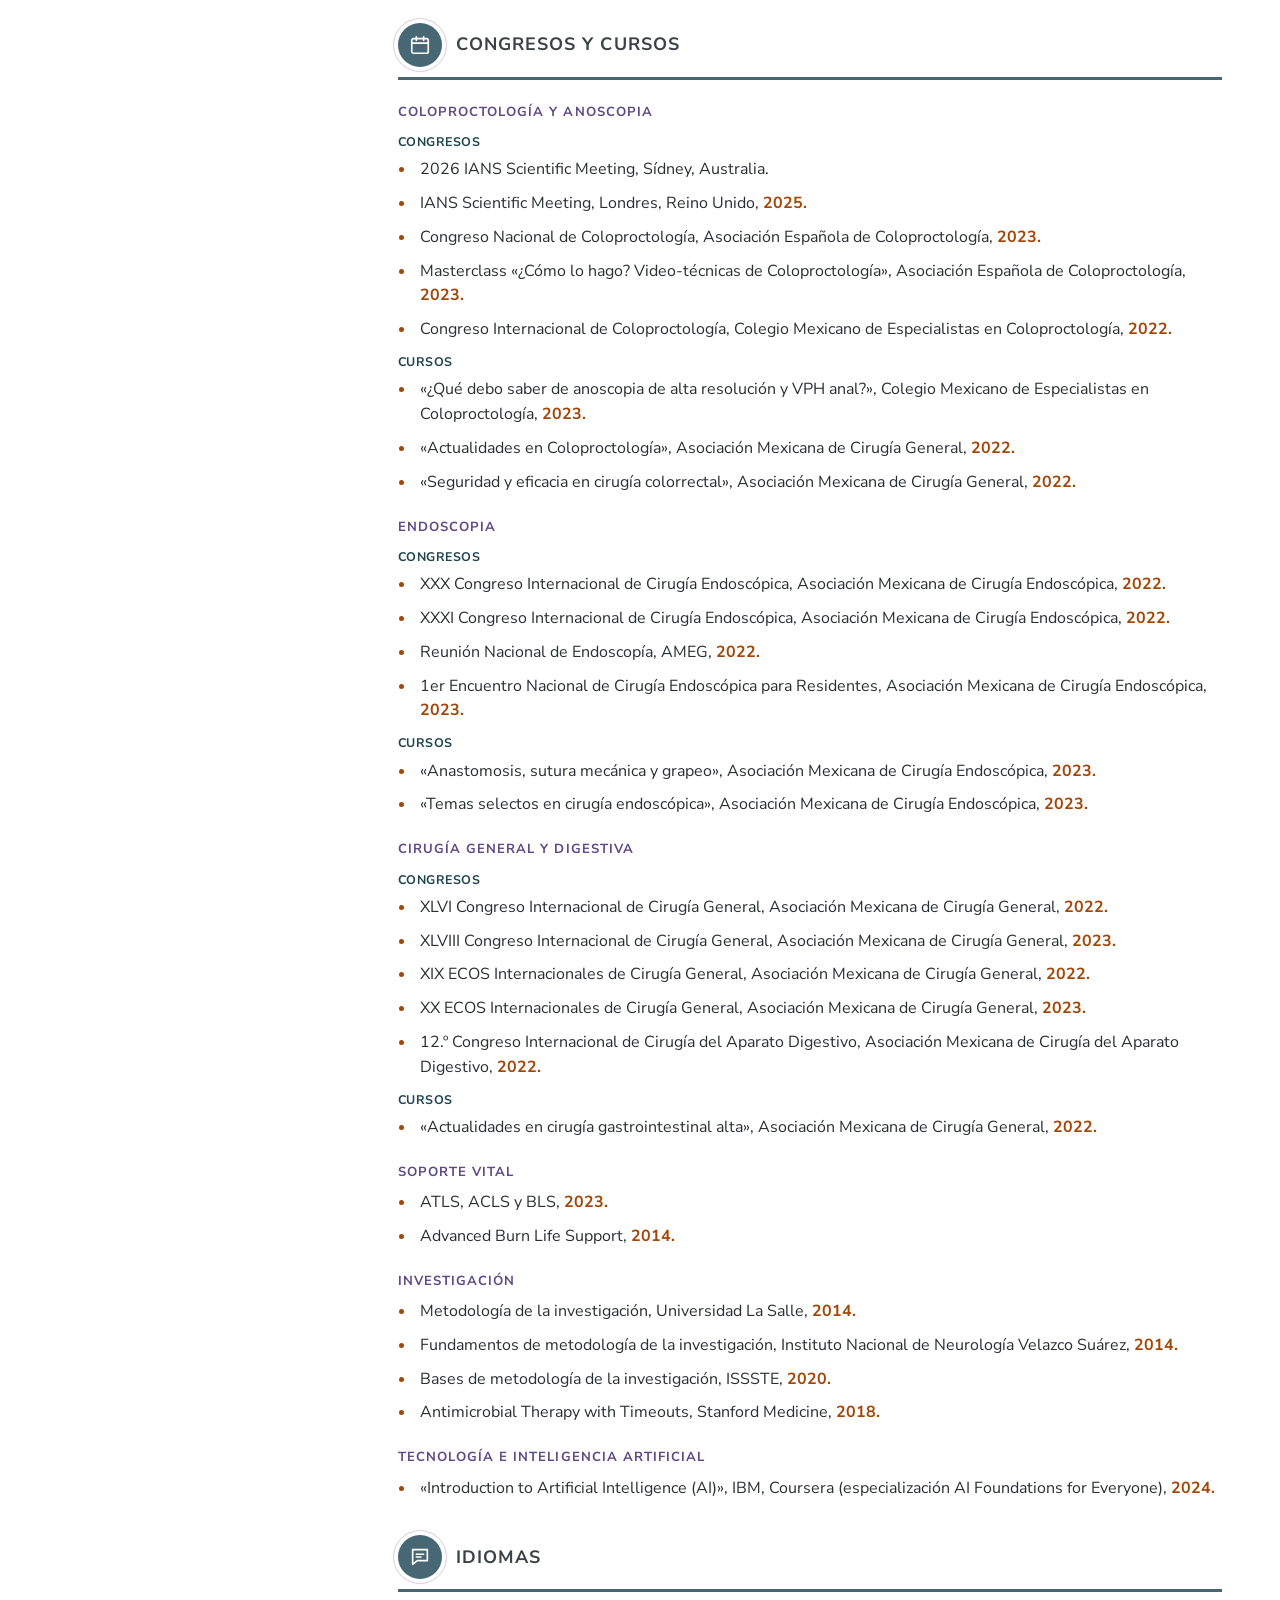
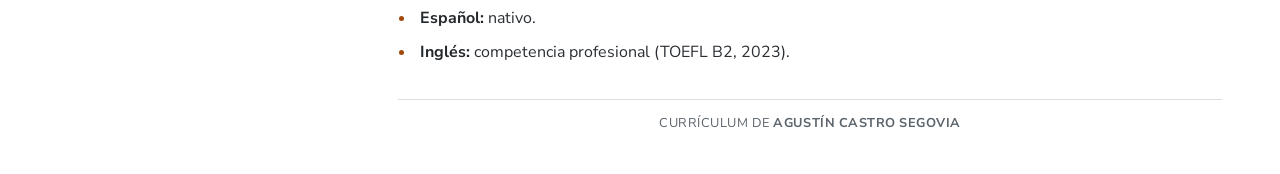
==== commit 8521c7a0: "Añadir la docencia de colposcopia en Liderazgo. El nombramiento de profesor colaborador de la UNAM, " ====
--- a/cv/index.html
+++ b/cv/index.html
@@ -194,6 +194,10 @@
         <li><strong>Curador</strong>, TEDxMexicoCity. <span class="date">2016.</span></li>
         <li><strong>Clinical Lead</strong>, Early Career Committee, IANS.</li>
       </ul>
+      <h3 class="group">Docencia</h3>
+      <ul class="items">
+        <li><strong>Profesor colaborador</strong>, Curso de especialización en Colposcopia y Patología del Tracto Genital Inferior, UNAM (Facultad de Medicina, División de Estudios de Posgrado), sede Hospital Regional Lic. Adolfo López Mateos. <span class="date">Ciclo 2025-2026.</span></li>
+      </ul>
     </section>
 
     <section id="congresos-cursos" class="sec">
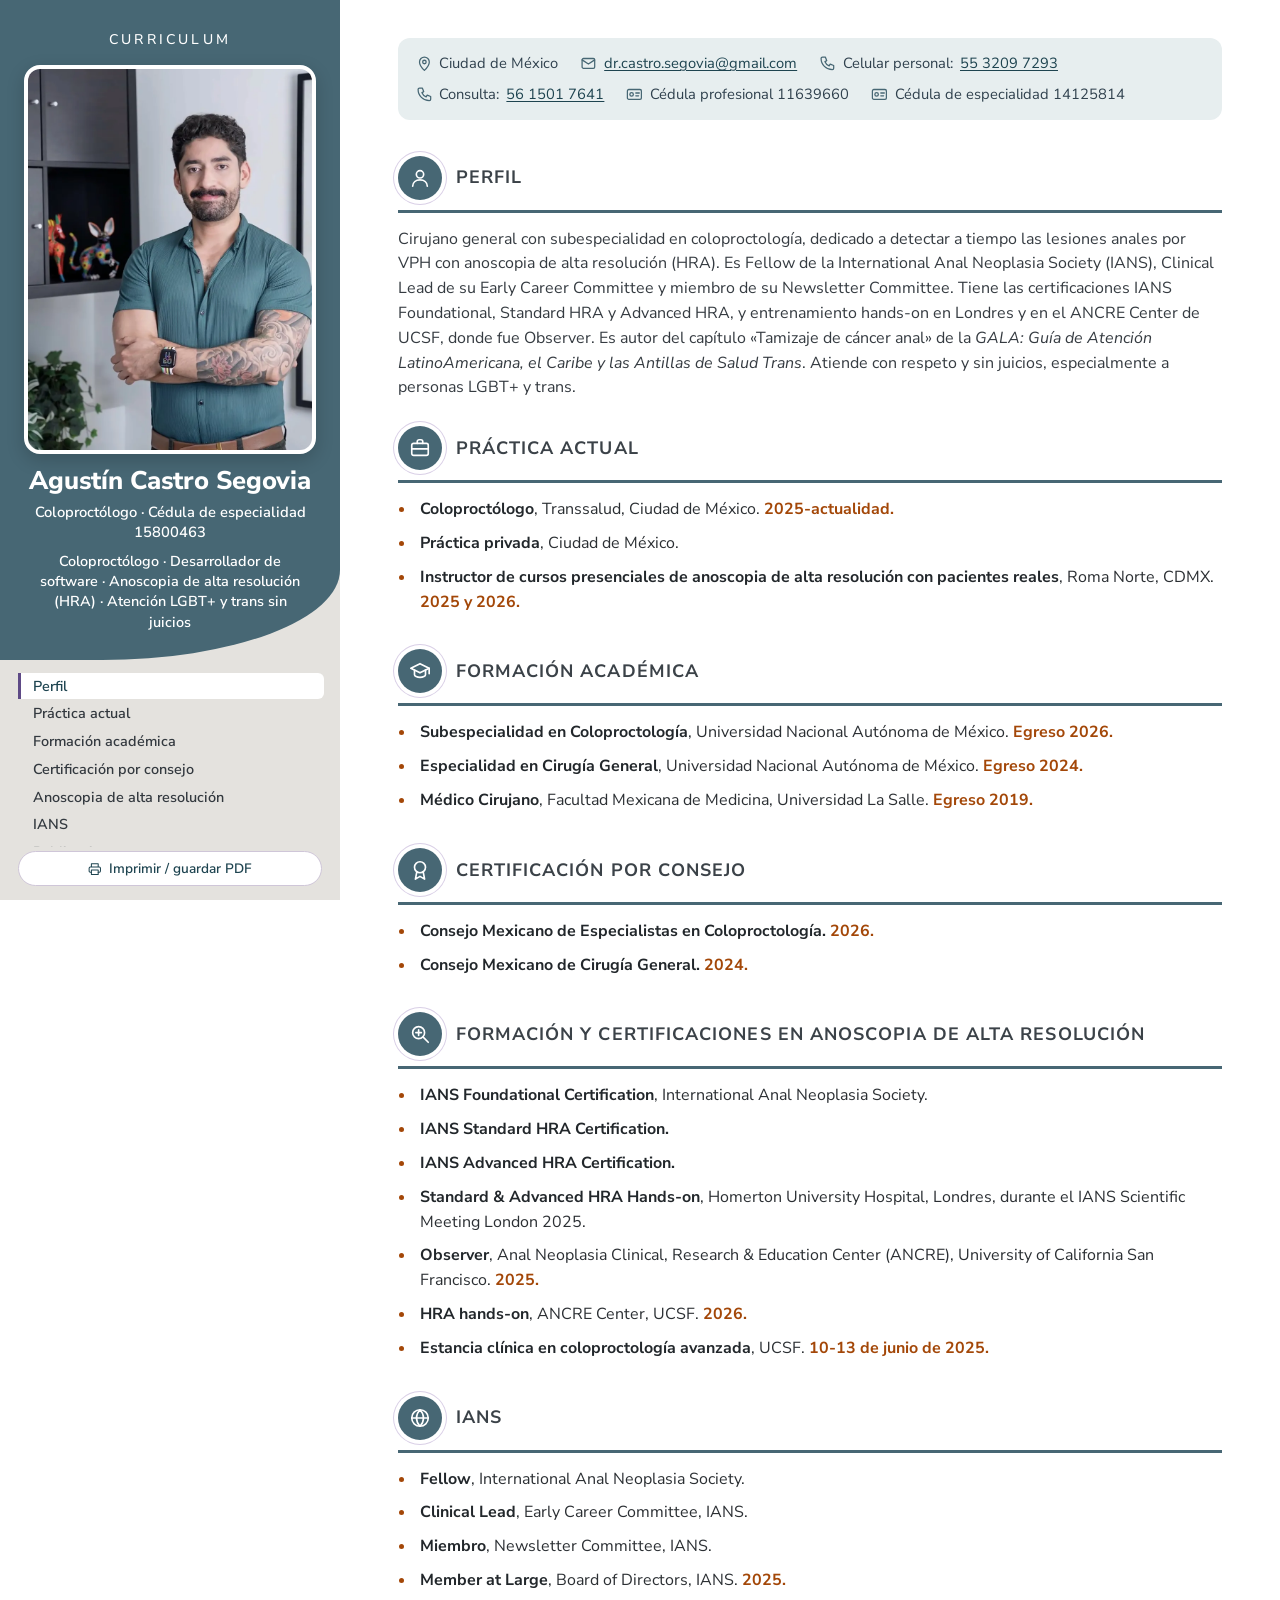
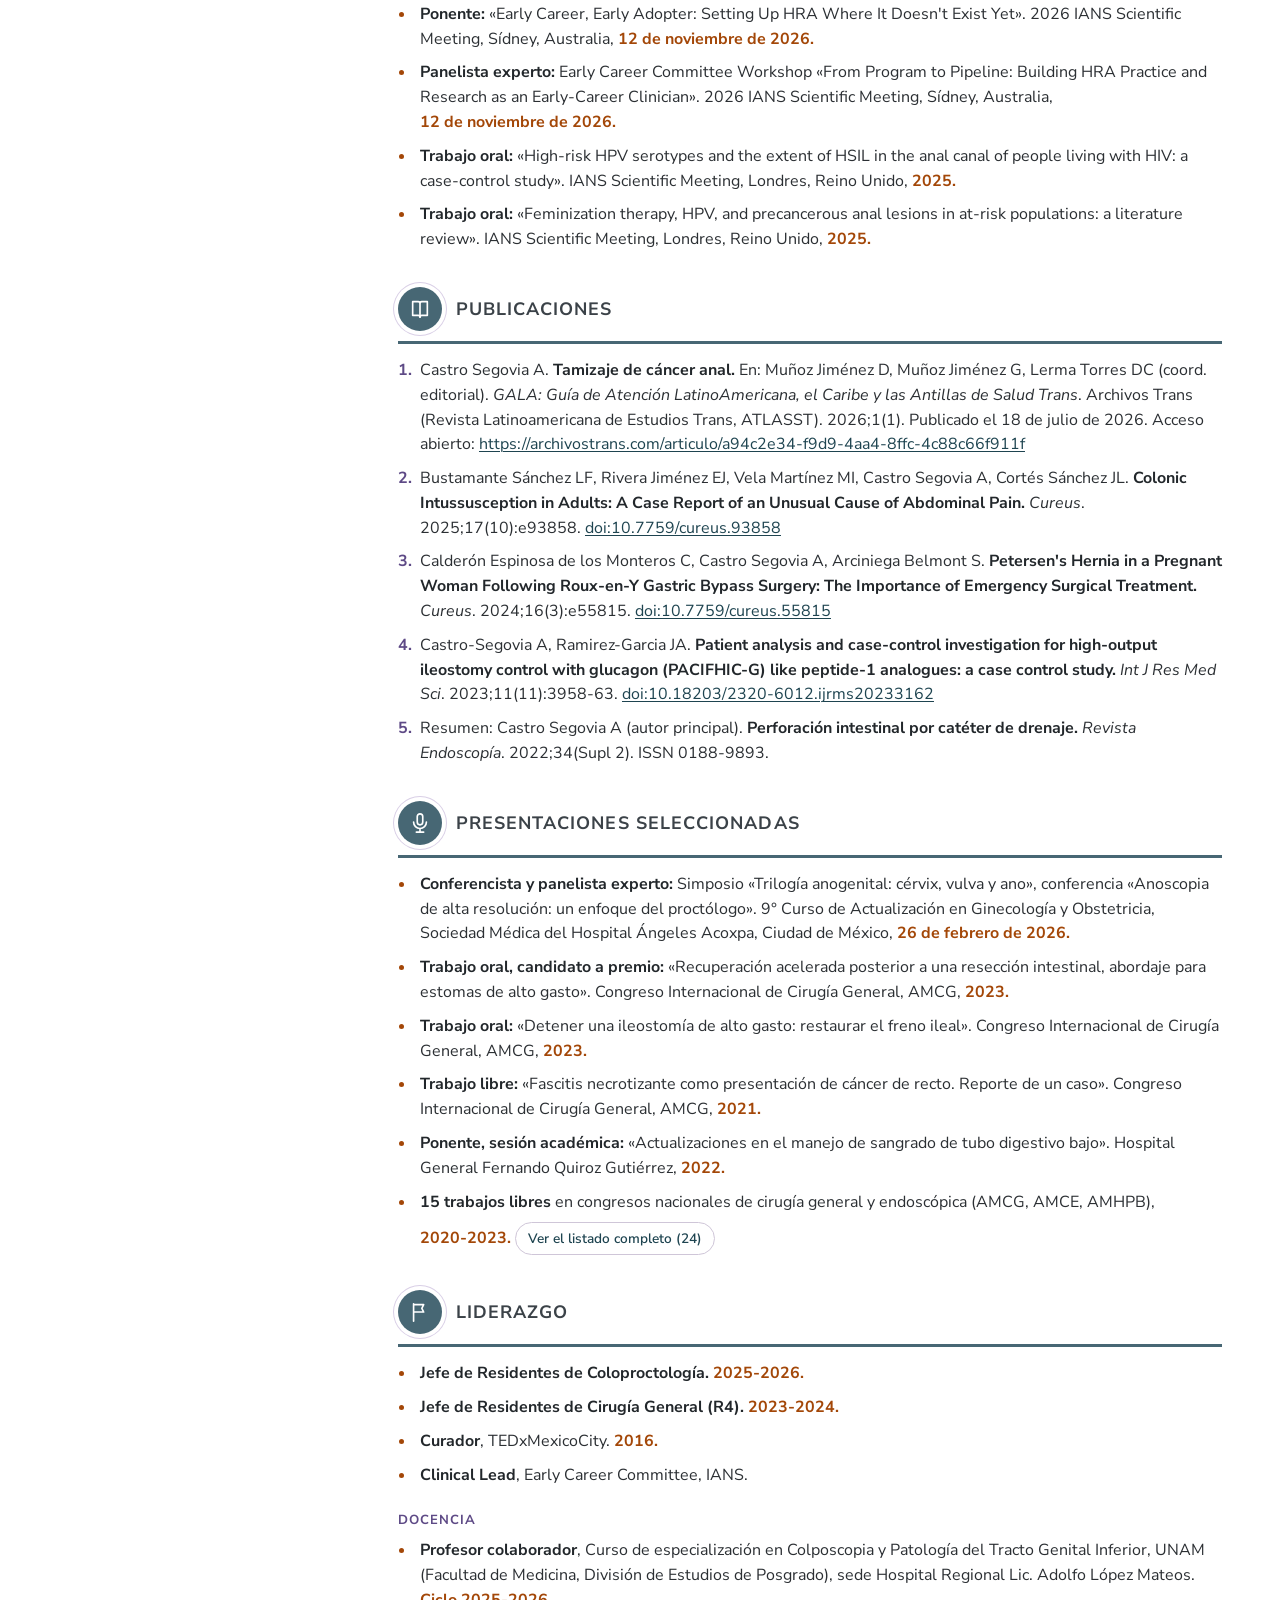
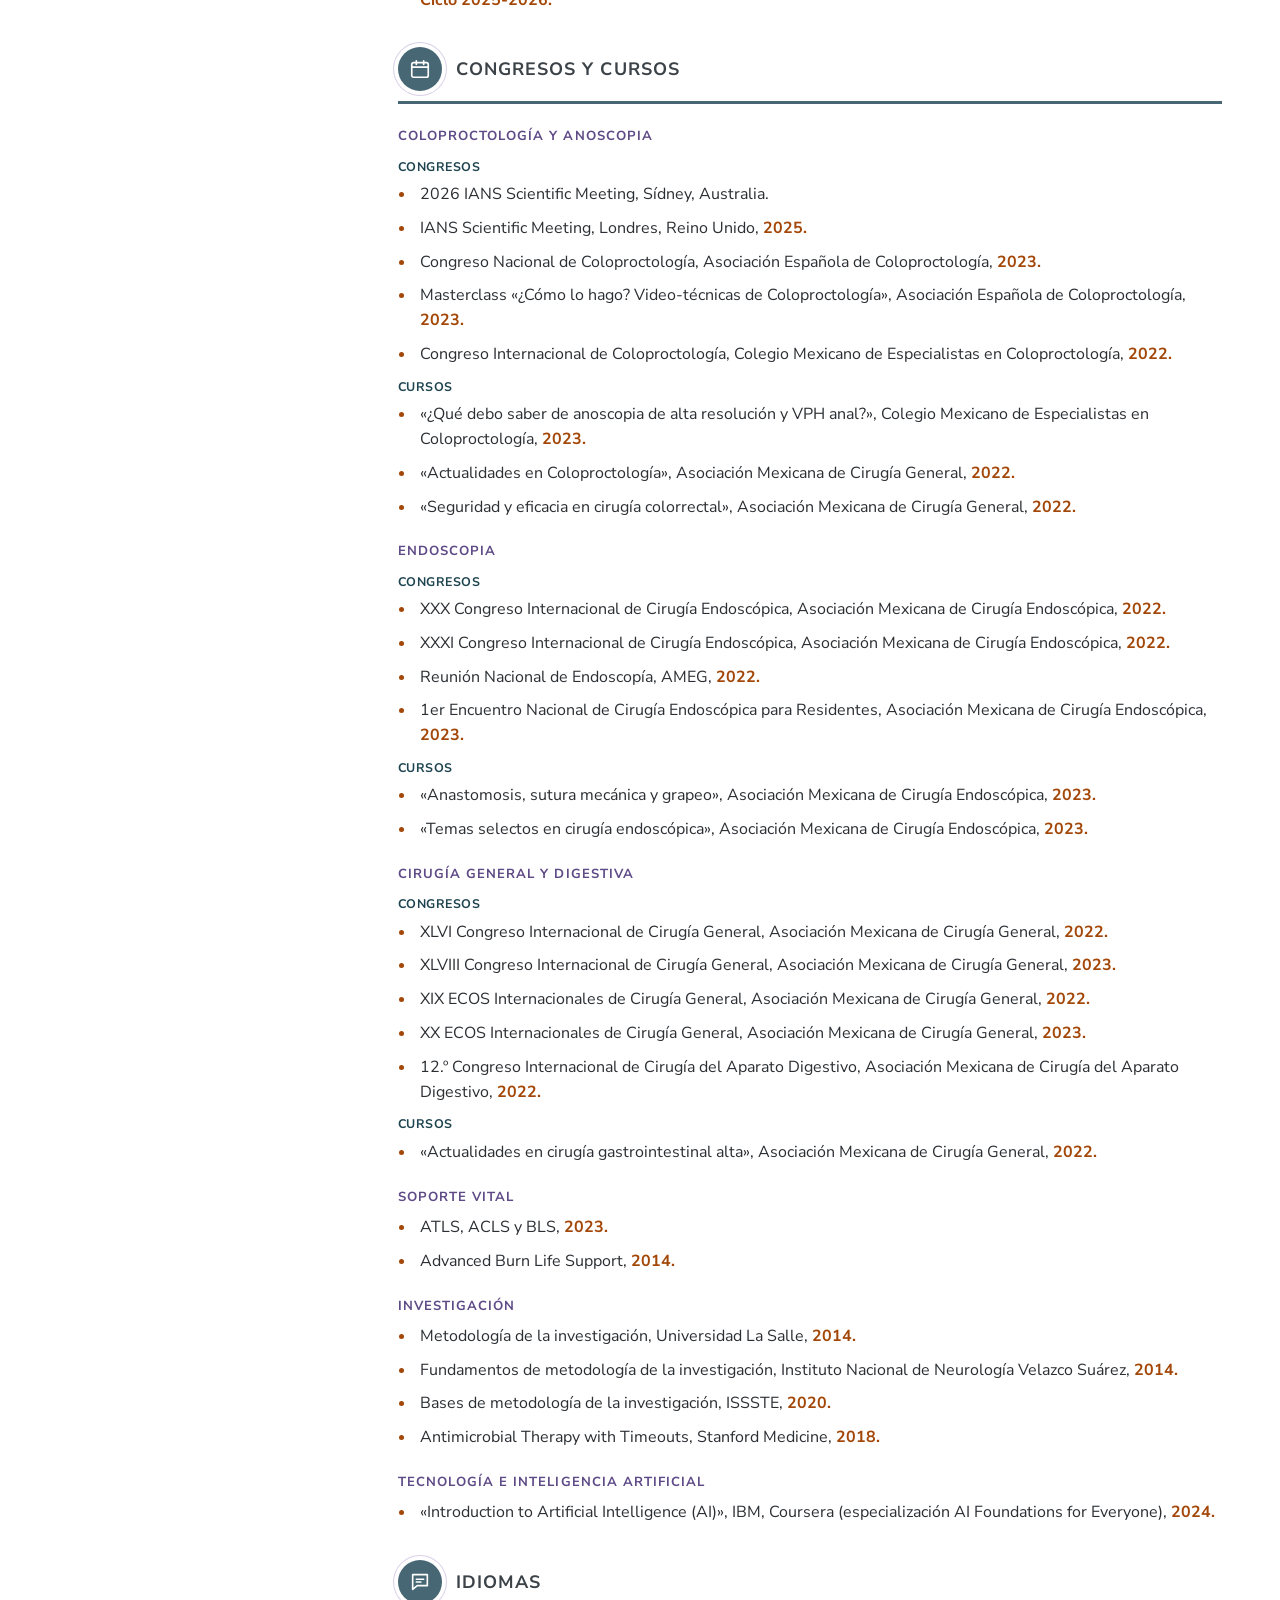
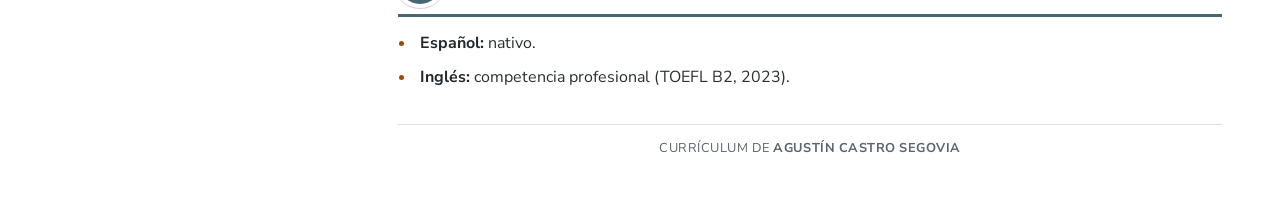
==== commit 47b79c6d: "Precisar la participación en el curso de Acoxpa. La entrada queda como conferencista y panelista del" ====
--- a/cv/index.html
+++ b/cv/index.html
@@ -146,7 +146,7 @@
     <section id="presentaciones" class="sec">
       <h2><span class="ic"><svg><use href="#i-mic"/></svg></span>Presentaciones seleccionadas</h2>
       <ul class="items">
-        <li><strong>Panelista experto:</strong> «9° Curso de actualización en Ginecología y Obstetricia». Sociedad Médica del Hospital Ángeles Acoxpa, Ciudad de México, <span class="date">febrero de 2026.</span></li>
+        <li><strong>Conferencista y panelista experto:</strong> Simposio «Trilogía anogenital: cérvix, vulva y ano», conferencia «Anoscopia de alta resolución: un enfoque del proctólogo». 9° Curso de Actualización en Ginecología y Obstetricia, Sociedad Médica del Hospital Ángeles Acoxpa, Ciudad de México, <span class="date">26 de febrero de 2026.</span></li>
         <li><strong>Trabajo oral, candidato a premio:</strong> «Recuperación acelerada posterior a una resección intestinal, abordaje para estomas de alto gasto». Congreso Internacional de Cirugía General, AMCG, <span class="date">2023.</span></li>
         <li><strong>Trabajo oral:</strong> «Detener una ileostomía de alto gasto: restaurar el freno ileal». Congreso Internacional de Cirugía General, AMCG, <span class="date">2023.</span></li>
         <li><strong>Trabajo libre:</strong> «Fascitis necrotizante como presentación de cáncer de recto. Reporte de un caso». Congreso Internacional de Cirugía General, AMCG, <span class="date">2021.</span></li>
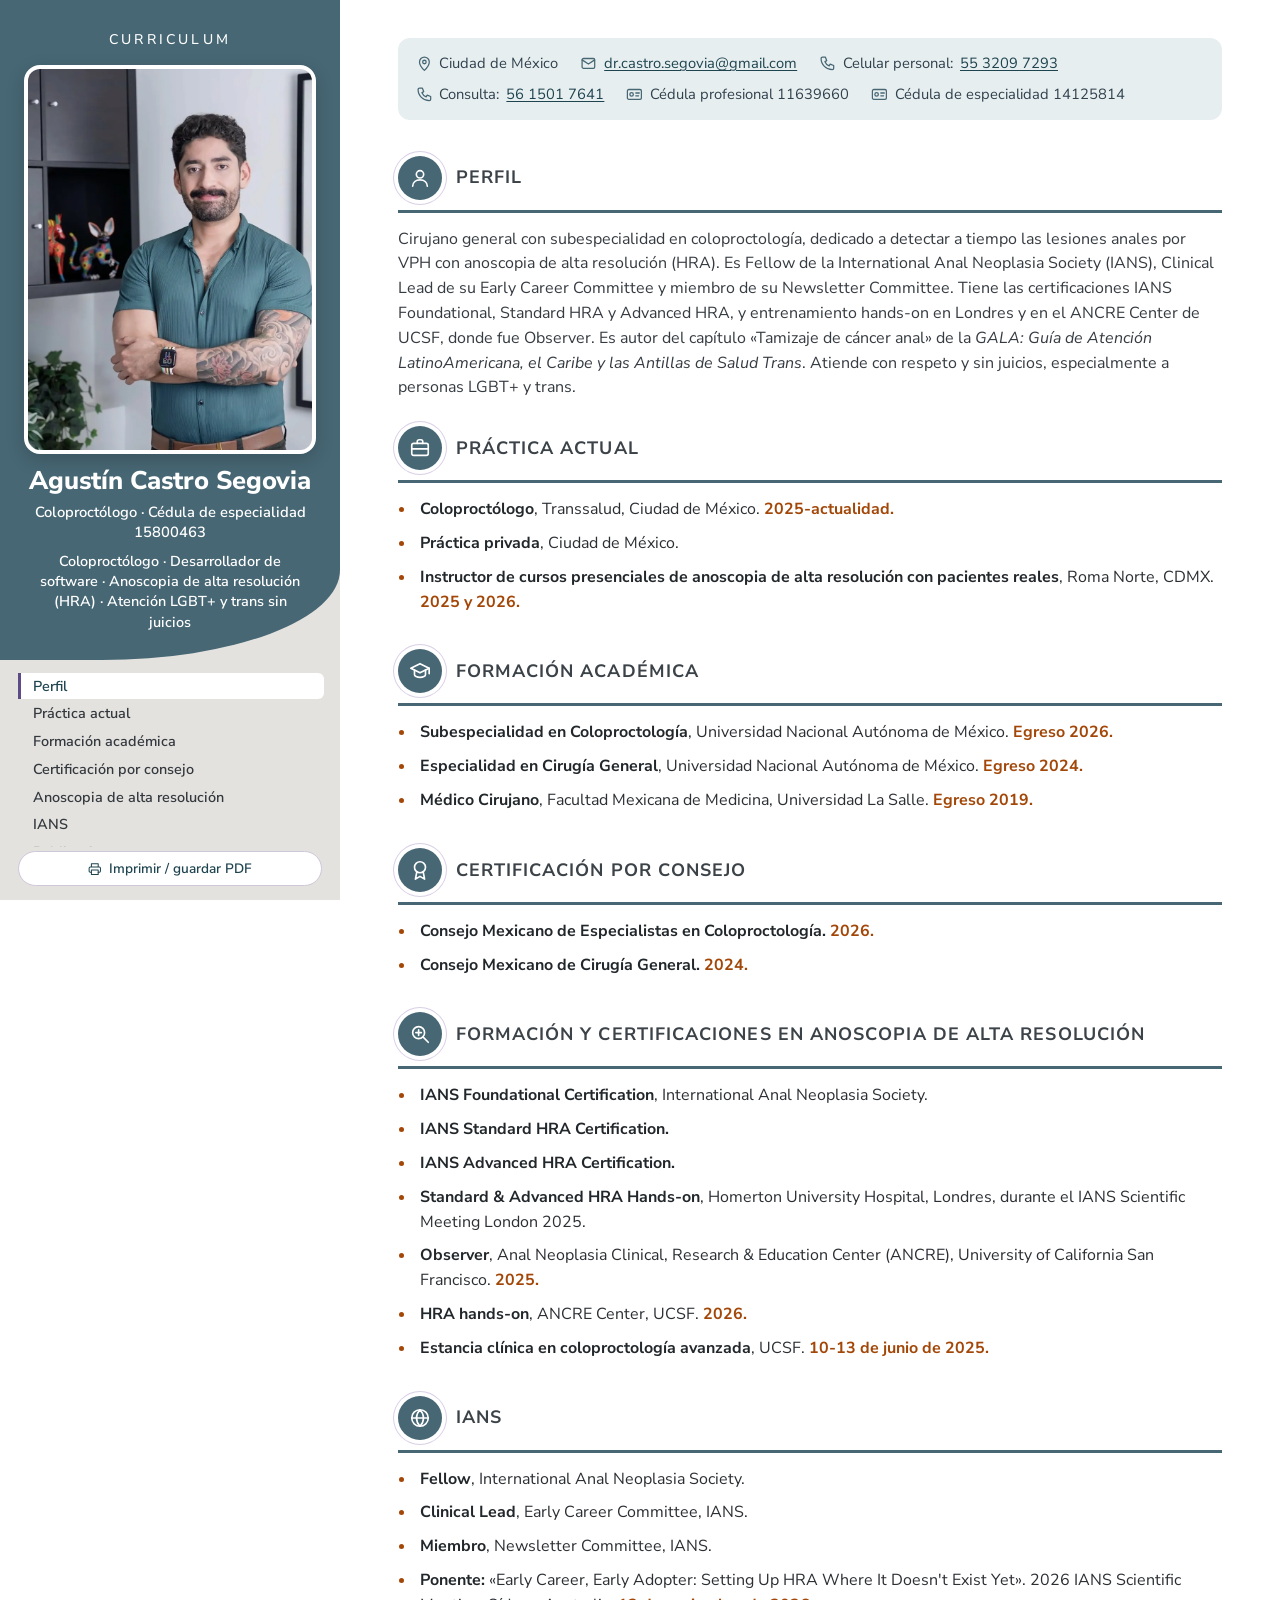
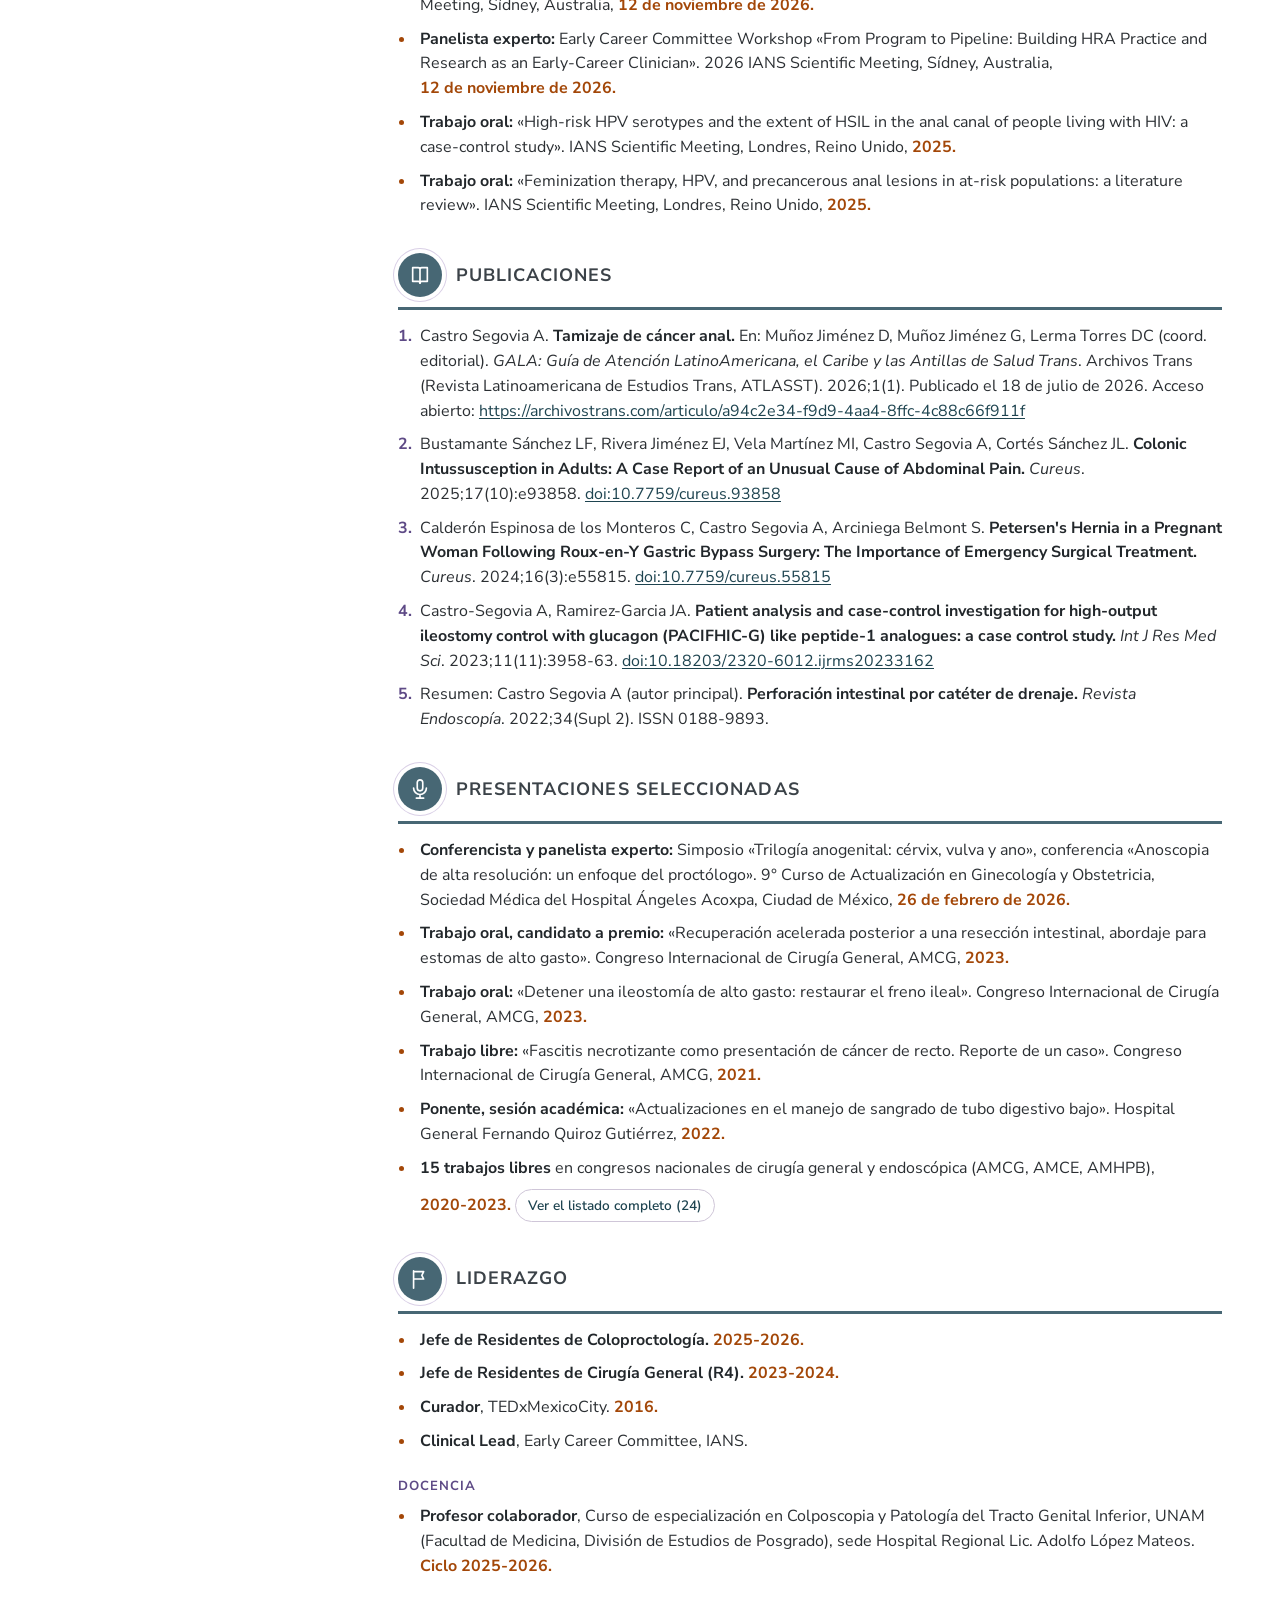
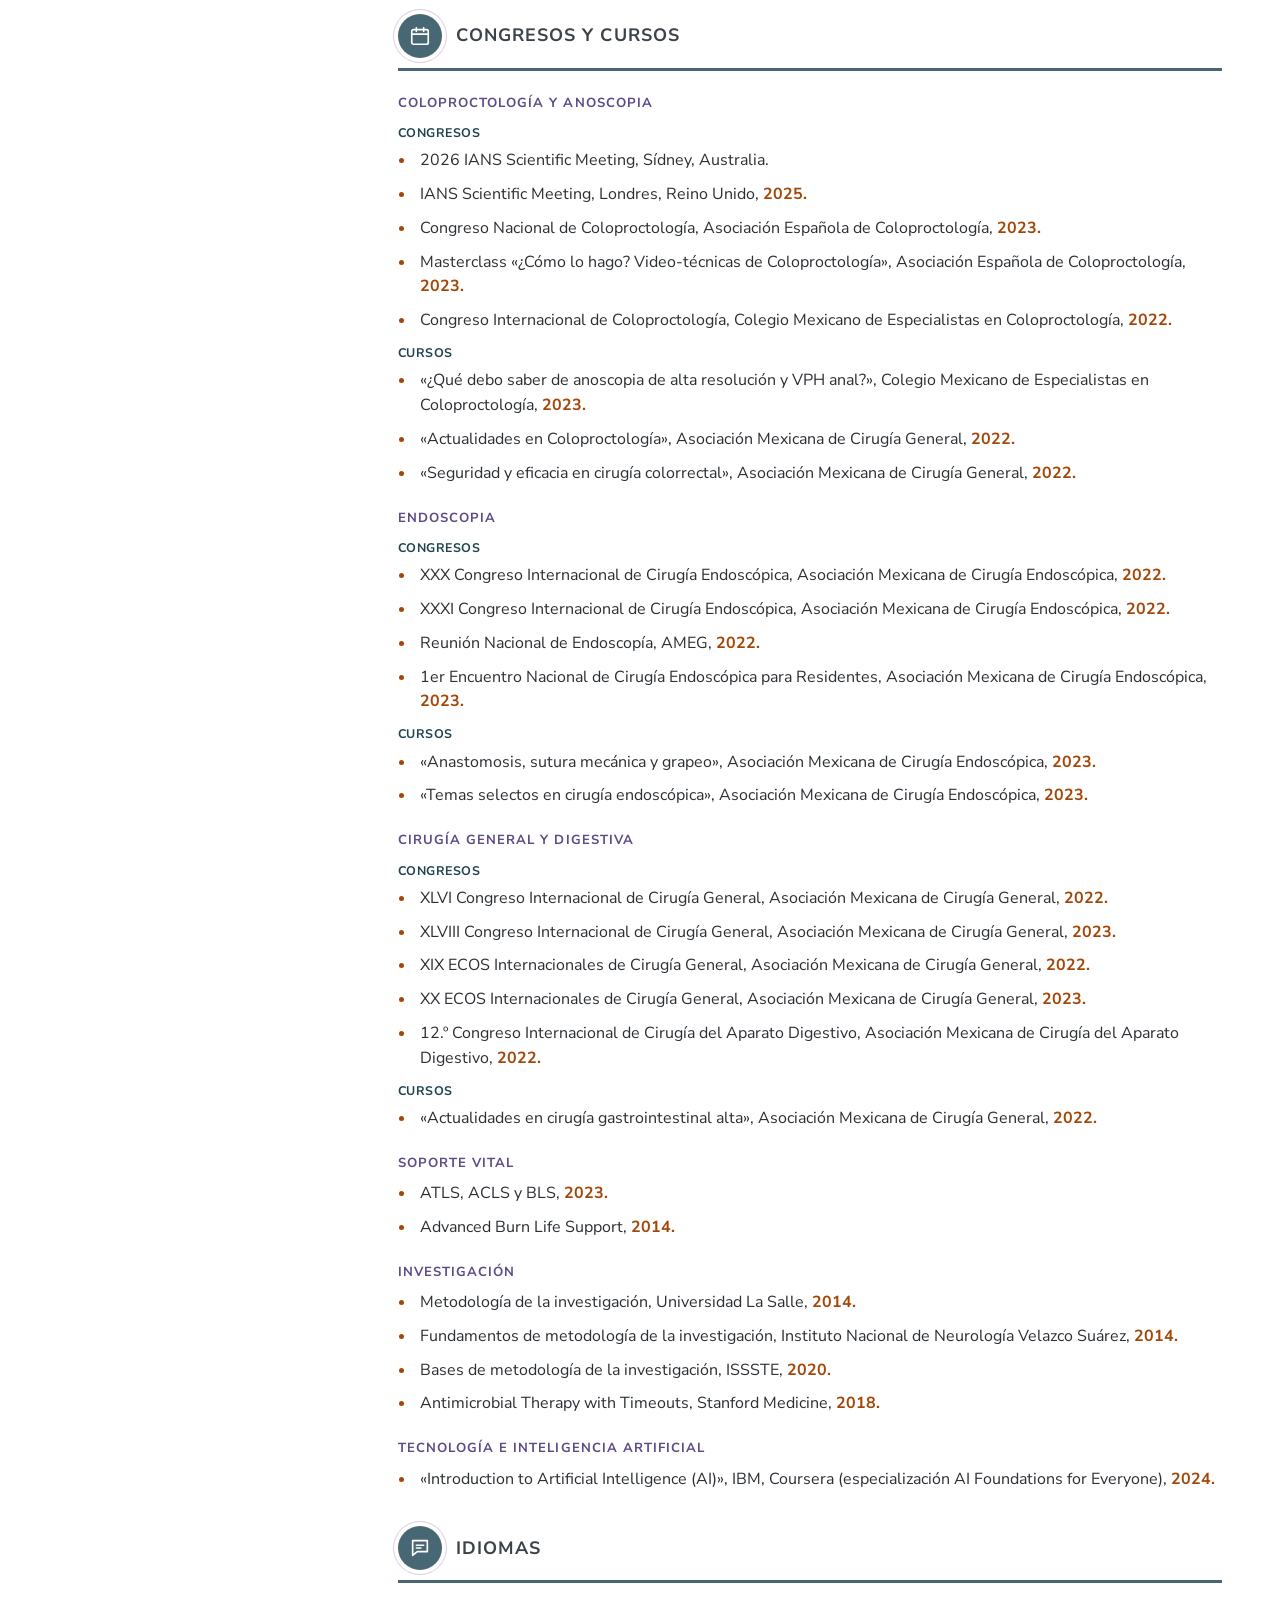
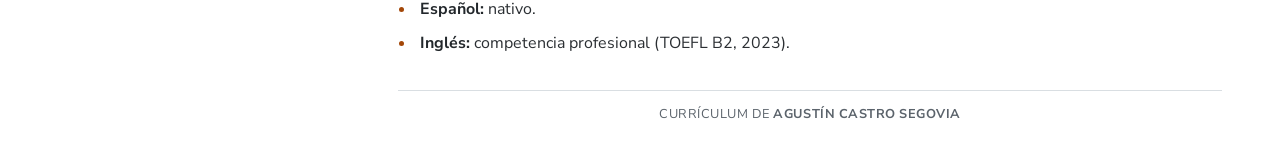
==== commit 058b56dd: "Quitar el cargo de Member at Large en IANS. Esa línea del Consejo Directivo no corresponde y se elim" ====
--- a/cv/index.html
+++ b/cv/index.html
@@ -124,7 +124,6 @@
         <li><strong>Fellow</strong>, International Anal Neoplasia Society.</li>
         <li><strong>Clinical Lead</strong>, Early Career Committee, IANS.</li>
         <li><strong>Miembro</strong>, Newsletter Committee, IANS.</li>
-        <li><strong>Member at Large</strong>, Board of Directors, IANS. <span class="date">2025.</span></li>
         <li><strong>Ponente:</strong> «Early Career, Early Adopter: Setting Up HRA Where It Doesn't Exist Yet». 2026 IANS Scientific Meeting, Sídney, Australia, <span class="date">12 de noviembre de 2026.</span></li>
         <li><strong>Panelista experto:</strong> Early Career Committee Workshop «From Program to Pipeline: Building HRA Practice and Research as an Early-Career Clinician». 2026 IANS Scientific Meeting, Sídney, Australia, <span class="date">12 de noviembre de 2026.</span></li>
         <li><strong>Trabajo oral:</strong> «High-risk HPV serotypes and the extent of HSIL in the anal canal of people living with HIV: a case-control study». IANS Scientific Meeting, Londres, Reino Unido, <span class="date">2025.</span></li>
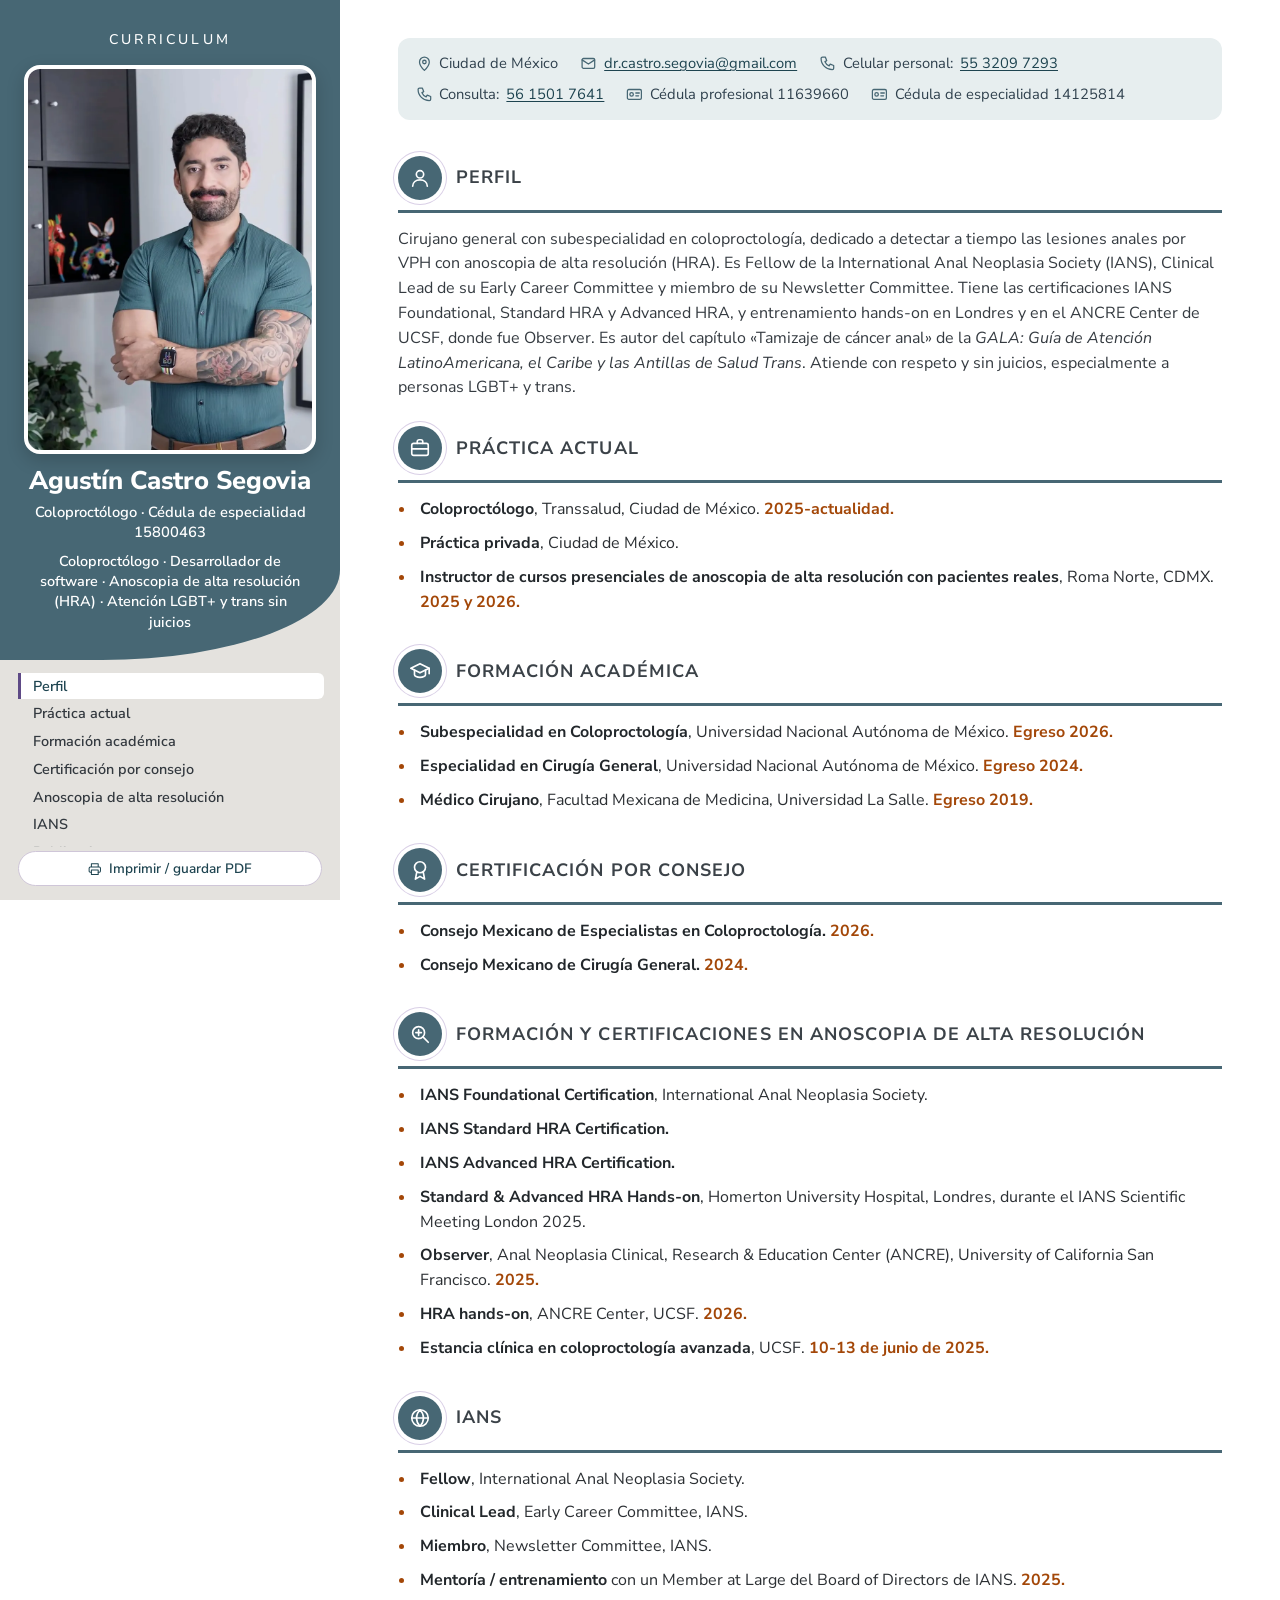
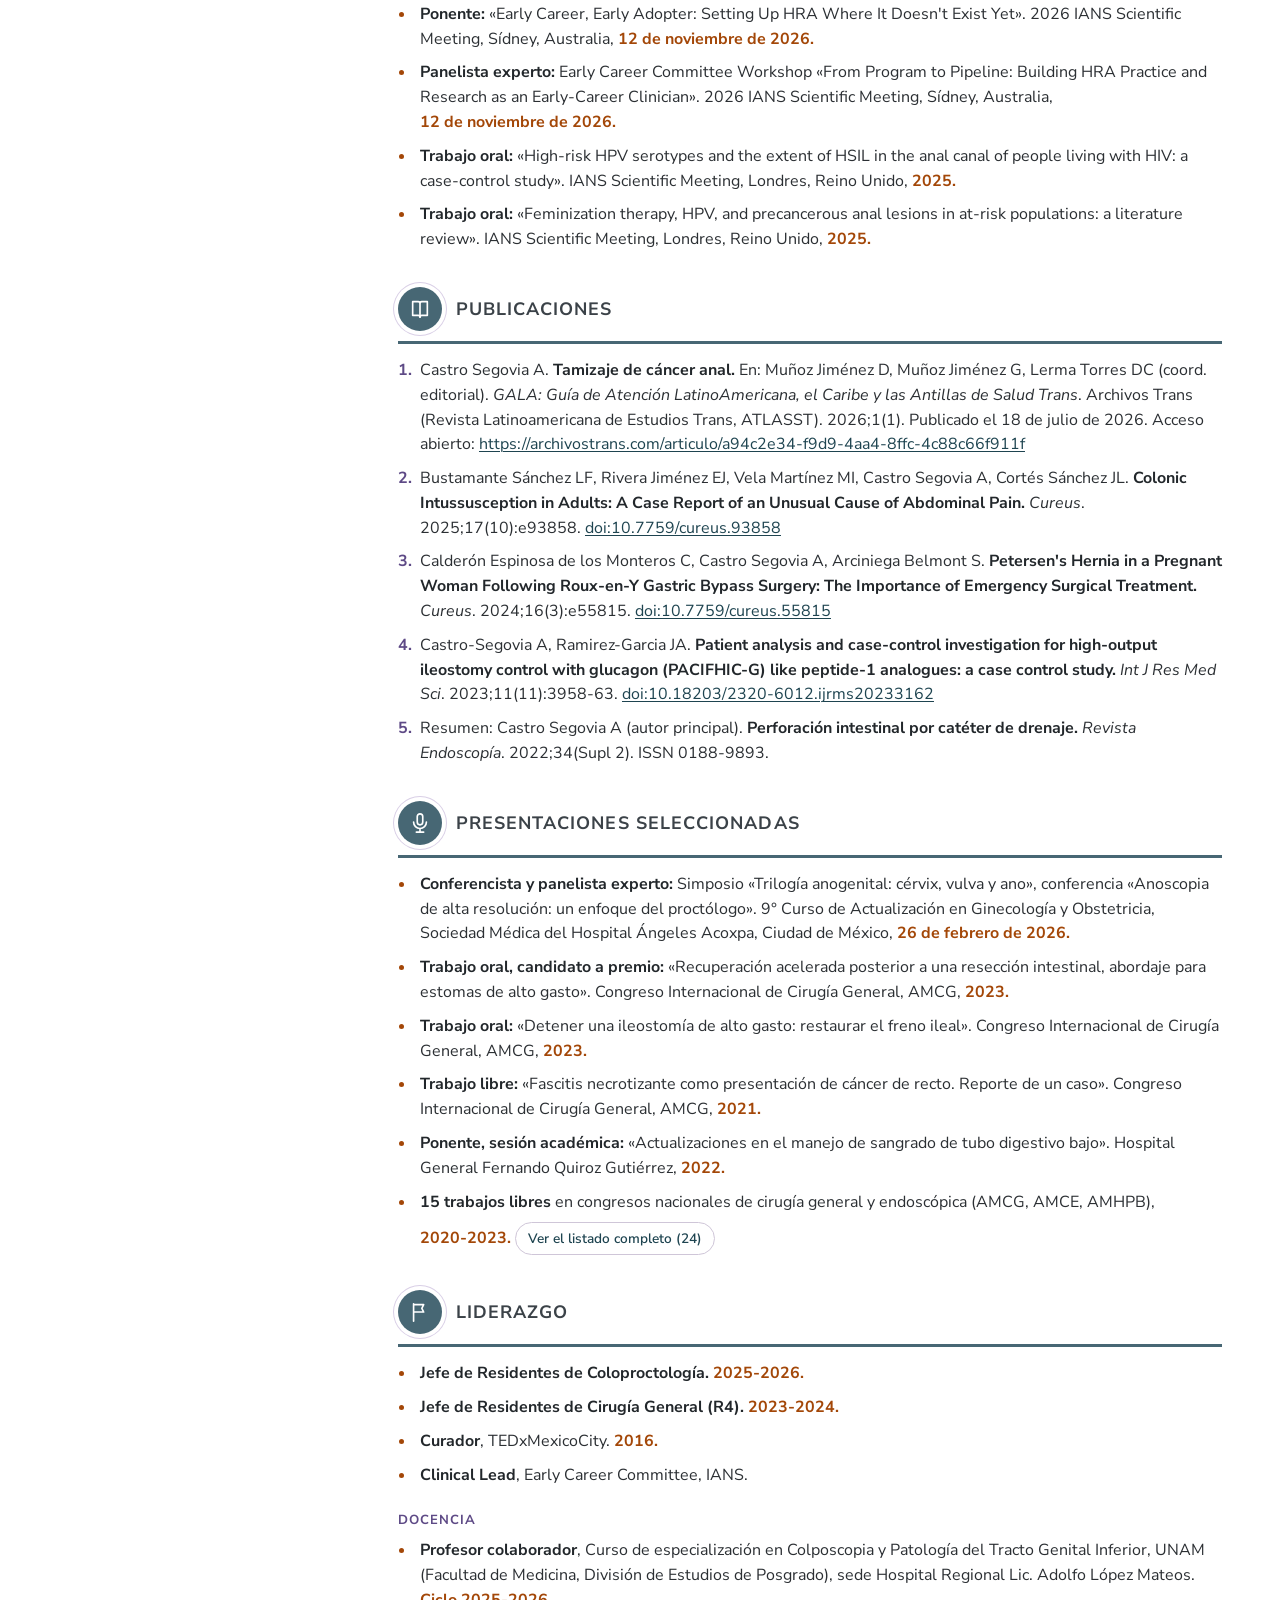
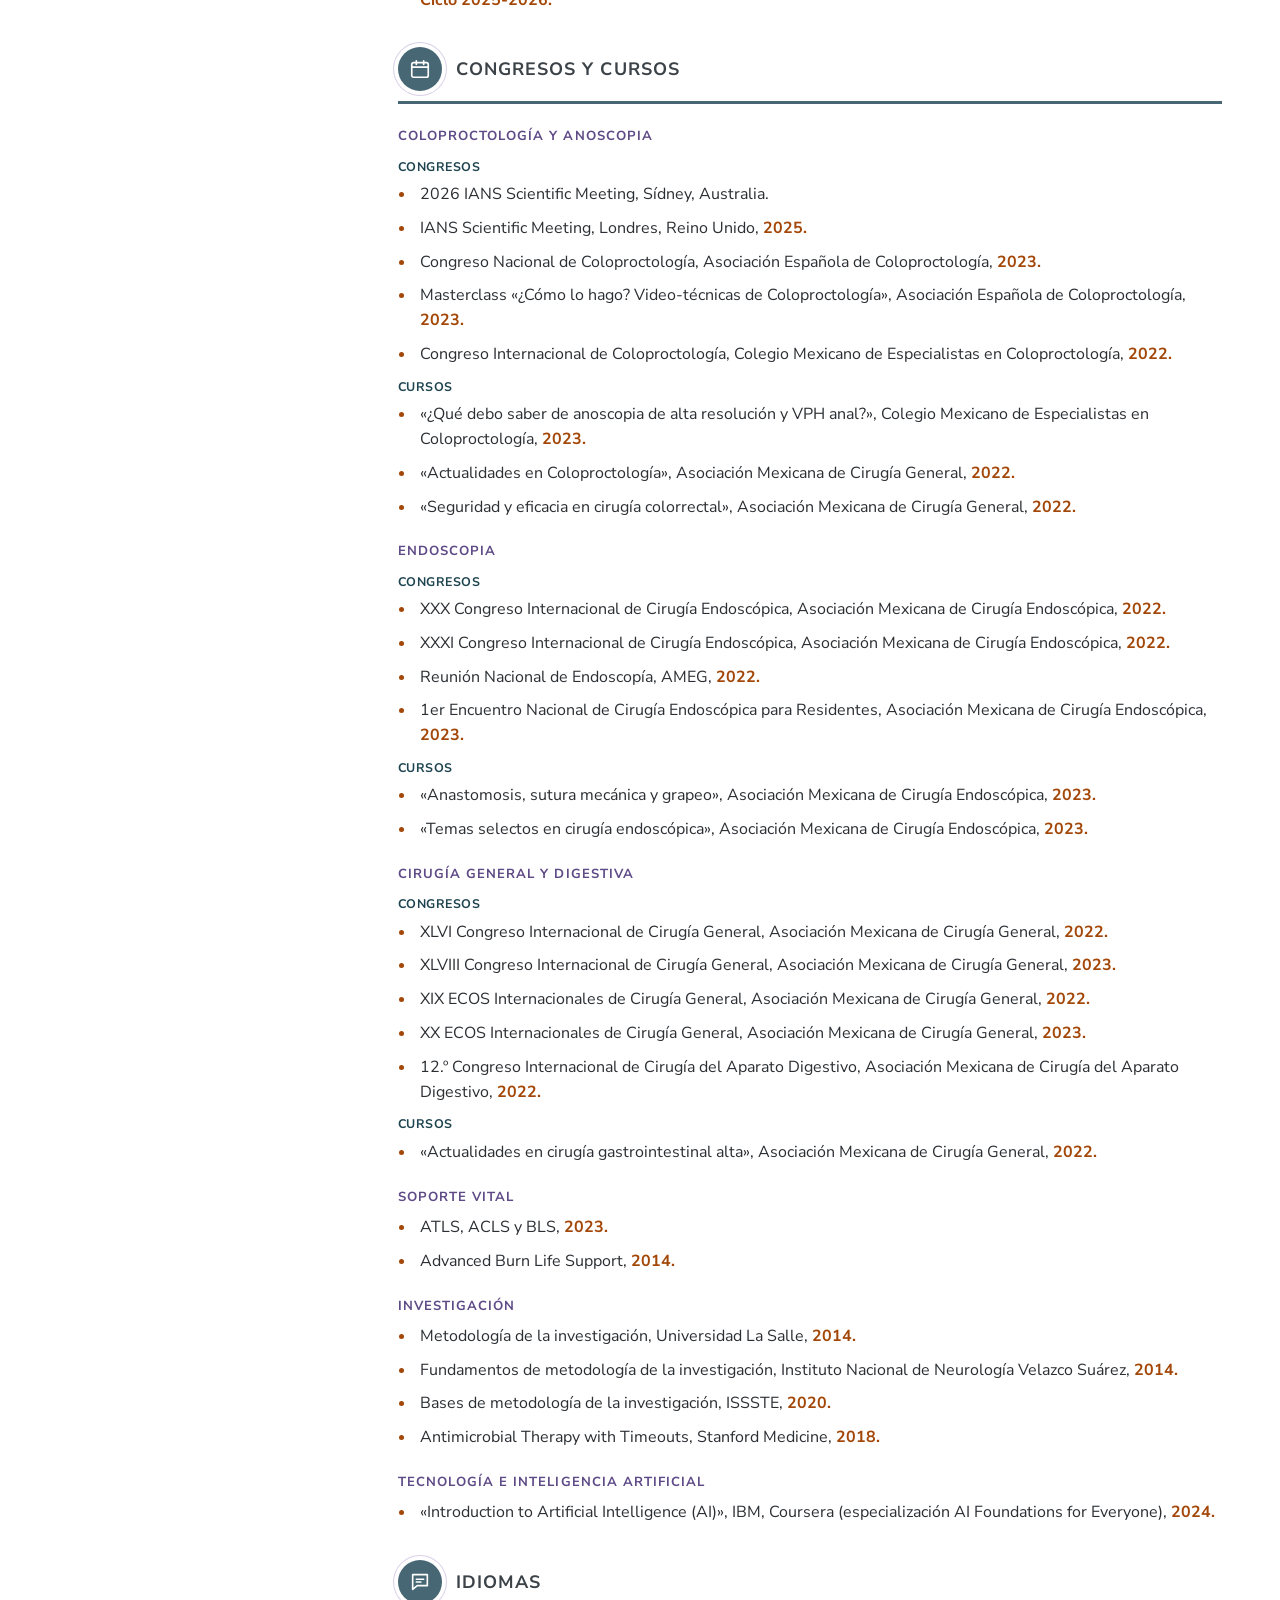
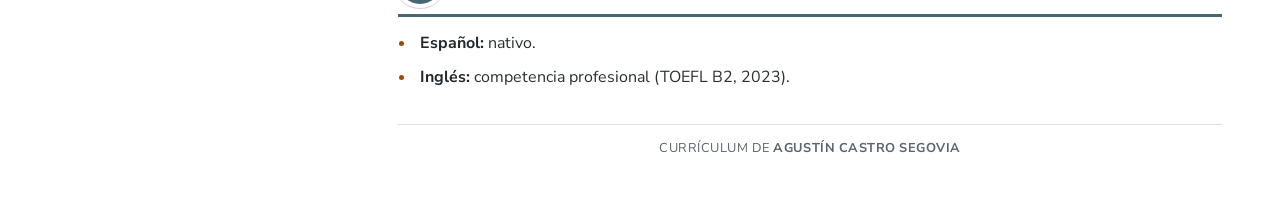
==== commit bffaee80: "Aclarar la mentoría con un Member at Large de IANS. Sustituye el cargo de consejo, que no correspond" ====
--- a/cv/index.html
+++ b/cv/index.html
@@ -124,6 +124,7 @@
         <li><strong>Fellow</strong>, International Anal Neoplasia Society.</li>
         <li><strong>Clinical Lead</strong>, Early Career Committee, IANS.</li>
         <li><strong>Miembro</strong>, Newsletter Committee, IANS.</li>
+        <li><strong>Mentoría / entrenamiento</strong> con un Member at Large del Board of Directors de IANS. <span class="date">2025.</span></li>
         <li><strong>Ponente:</strong> «Early Career, Early Adopter: Setting Up HRA Where It Doesn't Exist Yet». 2026 IANS Scientific Meeting, Sídney, Australia, <span class="date">12 de noviembre de 2026.</span></li>
         <li><strong>Panelista experto:</strong> Early Career Committee Workshop «From Program to Pipeline: Building HRA Practice and Research as an Early-Career Clinician». 2026 IANS Scientific Meeting, Sídney, Australia, <span class="date">12 de noviembre de 2026.</span></li>
         <li><strong>Trabajo oral:</strong> «High-risk HPV serotypes and the extent of HSIL in the anal canal of people living with HIV: a case-control study». IANS Scientific Meeting, Londres, Reino Unido, <span class="date">2025.</span></li>
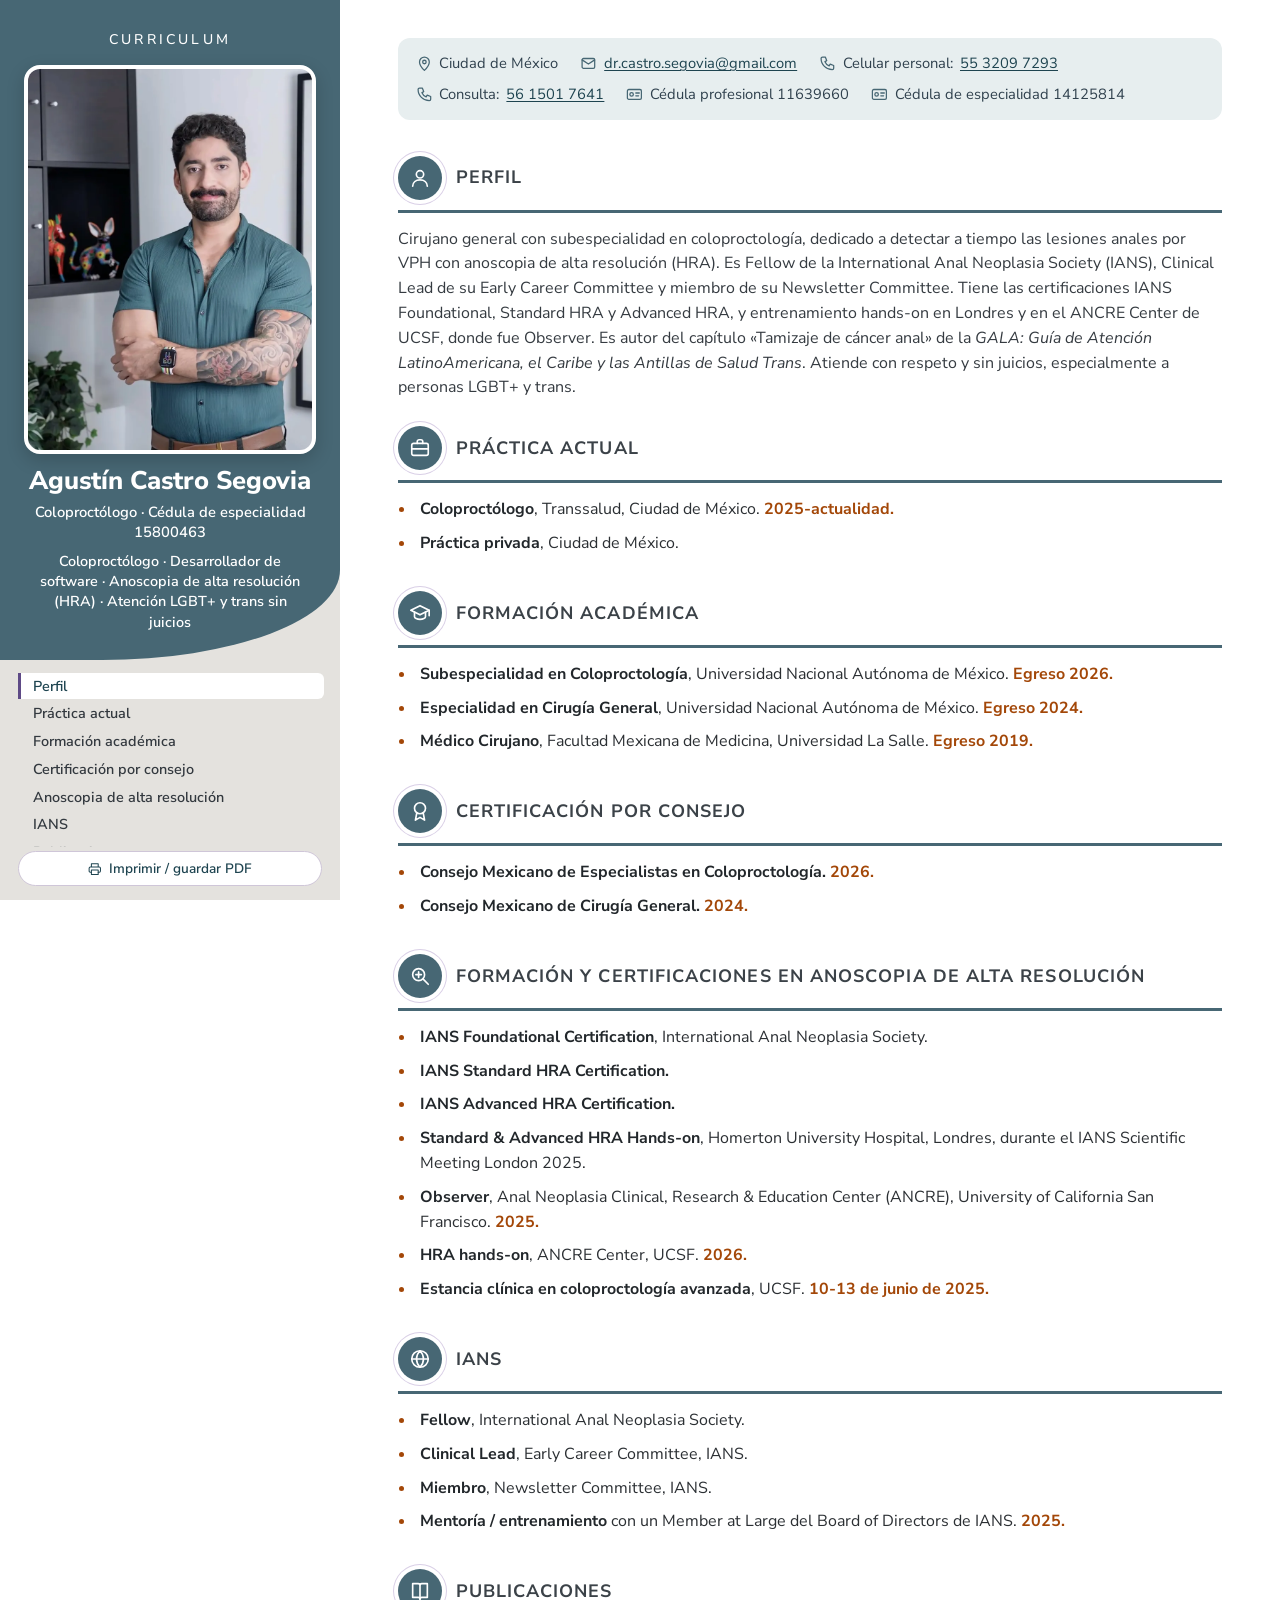
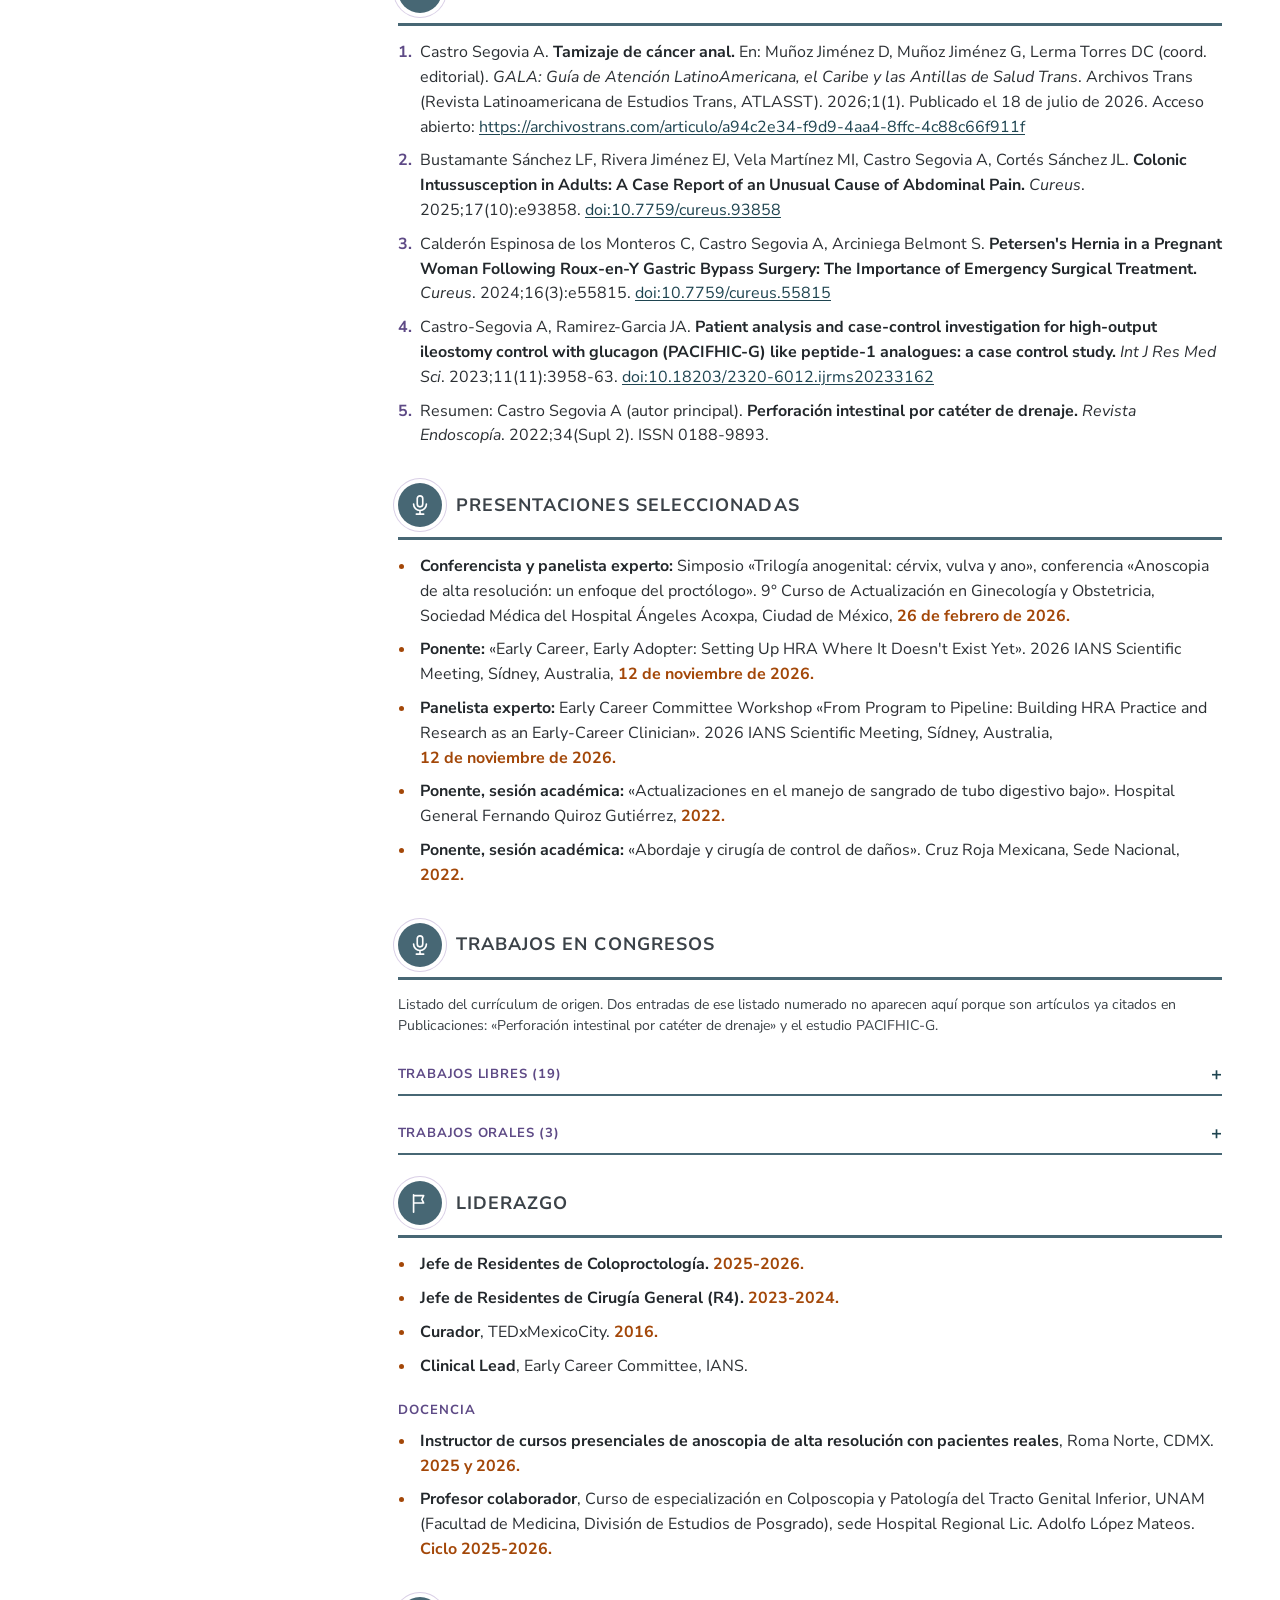
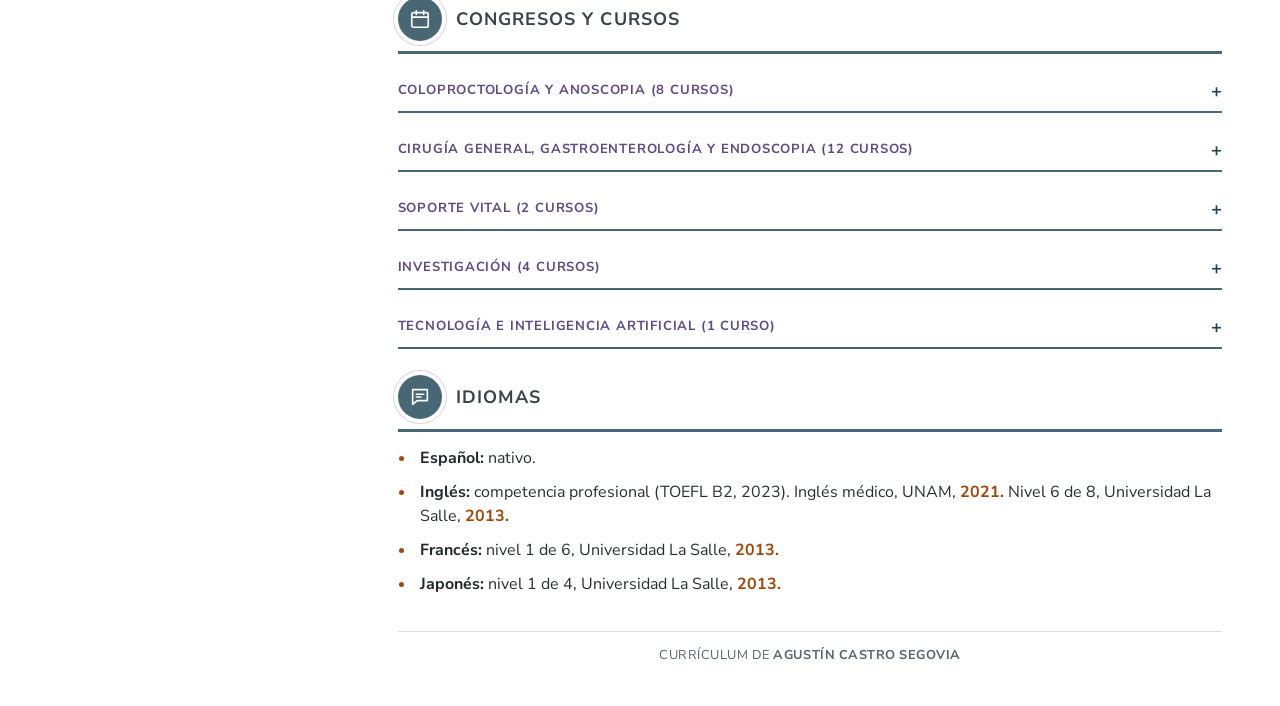
==== commit 2c7533f3: "Reordenar presentaciones, cursos e idiomas del currículum. Las ponencias invitadas quedan aparte de " ====
--- a/cv/index.html
+++ b/cv/index.html
@@ -54,6 +54,7 @@
         <li><a href="#ians">IANS</a></li>
         <li><a href="#publicaciones">Publicaciones</a></li>
         <li><a href="#presentaciones">Presentaciones</a></li>
+        <li><a href="#trabajos">Trabajos</a></li>
         <li><a href="#liderazgo">Liderazgo</a></li>
         <li><a href="#congresos-cursos">Congresos y cursos</a></li>
         <li><a href="#idiomas">Idiomas</a></li>
@@ -84,7 +85,6 @@
       <ul class="items">
         <li><strong>Coloproctólogo</strong>, Transsalud, Ciudad de México. <span class="date">2025-actualidad.</span></li>
         <li><strong>Práctica privada</strong>, Ciudad de México.</li>
-        <li><strong>Instructor de cursos presenciales de anoscopia de alta resolución con pacientes reales</strong>, Roma Norte, CDMX. <span class="date">2025 y 2026.</span></li>
       </ul>
     </section>
 
@@ -125,10 +125,6 @@
         <li><strong>Clinical Lead</strong>, Early Career Committee, IANS.</li>
         <li><strong>Miembro</strong>, Newsletter Committee, IANS.</li>
         <li><strong>Mentoría / entrenamiento</strong> con un Member at Large del Board of Directors de IANS. <span class="date">2025.</span></li>
-        <li><strong>Ponente:</strong> «Early Career, Early Adopter: Setting Up HRA Where It Doesn't Exist Yet». 2026 IANS Scientific Meeting, Sídney, Australia, <span class="date">12 de noviembre de 2026.</span></li>
-        <li><strong>Panelista experto:</strong> Early Career Committee Workshop «From Program to Pipeline: Building HRA Practice and Research as an Early-Career Clinician». 2026 IANS Scientific Meeting, Sídney, Australia, <span class="date">12 de noviembre de 2026.</span></li>
-        <li><strong>Trabajo oral:</strong> «High-risk HPV serotypes and the extent of HSIL in the anal canal of people living with HIV: a case-control study». IANS Scientific Meeting, Londres, Reino Unido, <span class="date">2025.</span></li>
-        <li><strong>Trabajo oral:</strong> «Feminization therapy, HPV, and precancerous anal lesions in at-risk populations: a literature review». IANS Scientific Meeting, Londres, Reino Unido, <span class="date">2025.</span></li>
       </ul>
     </section>
 
@@ -147,43 +143,50 @@
       <h2><span class="ic"><svg><use href="#i-mic"/></svg></span>Presentaciones seleccionadas</h2>
       <ul class="items">
         <li><strong>Conferencista y panelista experto:</strong> Simposio «Trilogía anogenital: cérvix, vulva y ano», conferencia «Anoscopia de alta resolución: un enfoque del proctólogo». 9° Curso de Actualización en Ginecología y Obstetricia, Sociedad Médica del Hospital Ángeles Acoxpa, Ciudad de México, <span class="date">26 de febrero de 2026.</span></li>
-        <li><strong>Trabajo oral, candidato a premio:</strong> «Recuperación acelerada posterior a una resección intestinal, abordaje para estomas de alto gasto». Congreso Internacional de Cirugía General, AMCG, <span class="date">2023.</span></li>
-        <li><strong>Trabajo oral:</strong> «Detener una ileostomía de alto gasto: restaurar el freno ileal». Congreso Internacional de Cirugía General, AMCG, <span class="date">2023.</span></li>
-        <li><strong>Trabajo libre:</strong> «Fascitis necrotizante como presentación de cáncer de recto. Reporte de un caso». Congreso Internacional de Cirugía General, AMCG, <span class="date">2021.</span></li>
+        <li><strong>Ponente:</strong> «Early Career, Early Adopter: Setting Up HRA Where It Doesn't Exist Yet». 2026 IANS Scientific Meeting, Sídney, Australia, <span class="date">12 de noviembre de 2026.</span></li>
+        <li><strong>Panelista experto:</strong> Early Career Committee Workshop «From Program to Pipeline: Building HRA Practice and Research as an Early-Career Clinician». 2026 IANS Scientific Meeting, Sídney, Australia, <span class="date">12 de noviembre de 2026.</span></li>
         <li><strong>Ponente, sesión académica:</strong> «Actualizaciones en el manejo de sangrado de tubo digestivo bajo». Hospital General Fernando Quiroz Gutiérrez, <span class="date">2022.</span></li>
-        <li><strong>15 trabajos libres</strong> en congresos nacionales de cirugía general y endoscópica (AMCG, AMCE, AMHPB), <span class="date">2020-2023.</span>
-          <button type="button" class="more-btn" aria-expanded="false" aria-controls="trabajos-lista">Ver el listado completo (24)</button>
-          <div id="trabajos-lista" class="more-list" hidden>
-            <p class="more-note">Listado del currículum de origen. Son 24 presentaciones. Dos entradas de ese listado numerado no aparecen aquí porque son artículos ya citados en Publicaciones: «Perforación intestinal por catéter de drenaje» y el estudio PACIFHIC-G.</p>
-            <ol class="items">
-              <li><span class="kind">Trabajo libre.</span> «Adenoma pleomorfo de lóbulo profundo, presentación infrecuente de neoplasia parotídea». Congreso Internacional de Cirugía General, AMCG, <span class="date">2020.</span></li>
-              <li><span class="kind">Trabajo libre.</span> «Absceso renal gigante enmascarado como absceso glúteo». Congreso Internacional de Cirugía General, AMCG, <span class="date">2021.</span></li>
-              <li><span class="kind">Trabajo libre.</span> «Fascitis necrotizante como presentación de cáncer de recto. Reporte de un caso». Congreso Internacional de Cirugía General, AMCG, <span class="date">2021.</span></li>
-              <li><span class="kind">Trabajo libre.</span> «Íleo biliar enmascarado por infección por SARS-CoV-2. Presentación infrecuente». Congreso Internacional de Cirugía General, AMCG, <span class="date">2021.</span></li>
-              <li><span class="kind">Trabajo en congreso.</span> «Neumoperitoneo crónico: a razón de un caso». Congreso Internacional de Cirugía General, AMCG, <span class="date">2021.</span></li>
-              <li><span class="kind">Trabajo libre.</span> «Intususcepción colónica en el adulto». Congreso Internacional de Cirugía General, AMCG, <span class="date">2022.</span></li>
-              <li><span class="kind">Trabajo libre.</span> «Manejo escalonado y endoscópico de pancreatitis necrótica infectada». Congreso Internacional de Cirugía General, AMCG, <span class="date">2022.</span></li>
-              <li><span class="kind">Trabajo libre.</span> «Disección selectiva de cuello en carcinoma epidermoide de cavidad oral como tratamiento integral». Congreso Internacional de Cirugía General, AMCG, <span class="date">2022.</span></li>
-              <li><span class="kind">Trabajo libre.</span> «Evento inusual de perforación intestinal posterior a migración de prótesis duodenal terapéutica». Congreso Internacional de Cirugía General, AMCG, <span class="date">2022.</span></li>
-              <li><span class="kind">Trabajo libre.</span> «Perforación intestinal espontánea por trombosis. Rara presentación de trombocitopenia trombótica autoinmune inducida por vacuna contra SARS-CoV-2». Congreso Internacional de Cirugía General, AMCG, <span class="date">2022.</span></li>
-              <li><span class="kind">Trabajo libre.</span> «¿Resección o reducción? Hernia de Amyand, reporte y revisión». Congreso Internacional de Cirugía General, AMCG, <span class="date">2022.</span></li>
-              <li><span class="kind">Trabajo libre.</span> «Manejo de pancreatitis necrótica infectada». Asociación Mexicana Hepato Pancreato Biliar, <span class="date">2022.</span></li>
-              <li><span class="kind">Trabajo en congreso.</span> «Colecistectomía subtotal laparoscópica en paciente cirrótico. Una alternativa segura». Congreso Nacional de Cirugía Endoscópica, AMCE, <span class="date">2022.</span></li>
-              <li><span class="kind">Sesión académica.</span> «Abordaje y cirugía de control de daños». Cruz Roja Mexicana, Sede Nacional, <span class="date">2022.</span></li>
-              <li><span class="kind">Sesión académica.</span> «Manejo de sangrado de tubo digestivo bajo». Hospital General Fernando Quiroz Gutiérrez, <span class="date">2022.</span></li>
-              <li><span class="kind">Trabajo libre.</span> «Segmentectomía hepática anatómica; un procedimiento en desuso». Congreso Internacional de Cirugía General, AMCG, <span class="date">2023.</span></li>
-              <li><span class="kind">Trabajo libre.</span> «Coledocolitiasis resuelta por cirugía de mínima invasión, una alternativa a la CPRE». Congreso Internacional de Cirugía General, AMCG, <span class="date">2023.</span></li>
-              <li><span class="kind">Trabajo libre.</span> «Hernia hiatal gigante. Actuar en el 2023». Asociación Mexicana de Cirugía Endoscópica, <span class="date">2023.</span></li>
-              <li><span class="kind">Trabajo libre.</span> «Embarazo después de cirugía bariátrica. Actuar tempranamente ante complicaciones». Asociación Mexicana de Cirugía Endoscópica, <span class="date">2023.</span></li>
-              <li><span class="kind">Trabajo libre.</span> «Detener una ileostomía de alto gasto: restaurar el freno ileal». Congreso Internacional de Cirugía General, AMCG, <span class="date">2023.</span></li>
-              <li><span class="kind">Trabajo libre.</span> «Hernia de Petersen durante el embarazo. Debemos actuar». Asociación Mexicana de Cirugía Endoscópica, <span class="date">2023.</span></li>
-              <li><span class="kind">Trabajo oral, candidato a premio.</span> «Recuperación acelerada posterior a una resección intestinal, abordaje para estomas de alto gasto». Congreso Internacional de Cirugía General, AMCG, <span class="date">2023.</span></li>
-              <li><span class="kind">Trabajo oral.</span> «High-risk HPV serotypes and the extent of HSIL in the anal canal of people living with HIV: a case-control study». IANS Scientific Meeting, Londres, <span class="date">2025.</span></li>
-              <li><span class="kind">Trabajo oral.</span> «Feminization therapy, HPV, and precancerous anal lesions in at-risk populations: a literature review». IANS Scientific Meeting, Londres, <span class="date">2025.</span></li>
-            </ol>
-          </div>
-        </li>
-      </ul>
+        <li><strong>Ponente, sesión académica:</strong> «Abordaje y cirugía de control de daños». Cruz Roja Mexicana, Sede Nacional, <span class="date">2022.</span></li>
+      </ul>
+    </section>
+
+    <section id="trabajos" class="sec">
+      <h2><span class="ic"><svg><use href="#i-mic"/></svg></span>Trabajos en congresos</h2>
+      <p class="more-note">Listado del currículum de origen. Dos entradas de ese listado numerado no aparecen aquí porque son artículos ya citados en Publicaciones: «Perforación intestinal por catéter de drenaje» y el estudio PACIFHIC-G.</p>
+
+      <button type="button" class="fold-btn" aria-expanded="false" aria-controls="trabajos-libres">Trabajos libres (19)</button>
+      <div id="trabajos-libres" class="fold-panel" hidden>
+        <ol class="items">
+          <li><span class="kind">Trabajo libre.</span> «Adenoma pleomorfo de lóbulo profundo, presentación infrecuente de neoplasia parotídea». Congreso Internacional de Cirugía General, AMCG, <span class="date">2020.</span></li>
+          <li><span class="kind">Trabajo libre.</span> «Absceso renal gigante enmascarado como absceso glúteo». Congreso Internacional de Cirugía General, AMCG, <span class="date">2021.</span></li>
+          <li><span class="kind">Trabajo libre.</span> «Fascitis necrotizante como presentación de cáncer de recto. Reporte de un caso». Congreso Internacional de Cirugía General, AMCG, <span class="date">2021.</span></li>
+          <li><span class="kind">Trabajo libre.</span> «Íleo biliar enmascarado por infección por SARS-CoV-2. Presentación infrecuente». Congreso Internacional de Cirugía General, AMCG, <span class="date">2021.</span></li>
+          <li><span class="kind">Trabajo en congreso.</span> «Neumoperitoneo crónico: a razón de un caso». Congreso Internacional de Cirugía General, AMCG, <span class="date">2021.</span></li>
+          <li><span class="kind">Trabajo libre.</span> «Intususcepción colónica en el adulto». Congreso Internacional de Cirugía General, AMCG, <span class="date">2022.</span></li>
+          <li><span class="kind">Trabajo libre.</span> «Manejo escalonado y endoscópico de pancreatitis necrótica infectada». Congreso Internacional de Cirugía General, AMCG, <span class="date">2022.</span></li>
+          <li><span class="kind">Trabajo libre.</span> «Disección selectiva de cuello en carcinoma epidermoide de cavidad oral como tratamiento integral». Congreso Internacional de Cirugía General, AMCG, <span class="date">2022.</span></li>
+          <li><span class="kind">Trabajo libre.</span> «Evento inusual de perforación intestinal posterior a migración de prótesis duodenal terapéutica». Congreso Internacional de Cirugía General, AMCG, <span class="date">2022.</span></li>
+          <li><span class="kind">Trabajo libre.</span> «Perforación intestinal espontánea por trombosis. Rara presentación de trombocitopenia trombótica autoinmune inducida por vacuna contra SARS-CoV-2». Congreso Internacional de Cirugía General, AMCG, <span class="date">2022.</span></li>
+          <li><span class="kind">Trabajo libre.</span> «¿Resección o reducción? Hernia de Amyand, reporte y revisión». Congreso Internacional de Cirugía General, AMCG, <span class="date">2022.</span></li>
+          <li><span class="kind">Trabajo libre.</span> «Manejo de pancreatitis necrótica infectada». Asociación Mexicana Hepato Pancreato Biliar, <span class="date">2022.</span></li>
+          <li><span class="kind">Trabajo en congreso.</span> «Colecistectomía subtotal laparoscópica en paciente cirrótico. Una alternativa segura». Congreso Nacional de Cirugía Endoscópica, AMCE, <span class="date">2022.</span></li>
+          <li><span class="kind">Trabajo libre.</span> «Segmentectomía hepática anatómica; un procedimiento en desuso». Congreso Internacional de Cirugía General, AMCG, <span class="date">2023.</span></li>
+          <li><span class="kind">Trabajo libre.</span> «Coledocolitiasis resuelta por cirugía de mínima invasión, una alternativa a la CPRE». Congreso Internacional de Cirugía General, AMCG, <span class="date">2023.</span></li>
+          <li><span class="kind">Trabajo libre.</span> «Hernia hiatal gigante. Actuar en el 2023». Asociación Mexicana de Cirugía Endoscópica, <span class="date">2023.</span></li>
+          <li><span class="kind">Trabajo libre.</span> «Embarazo después de cirugía bariátrica. Actuar tempranamente ante complicaciones». Asociación Mexicana de Cirugía Endoscópica, <span class="date">2023.</span></li>
+          <li><span class="kind">Trabajo libre.</span> «Detener una ileostomía de alto gasto: restaurar el freno ileal». Congreso Internacional de Cirugía General, AMCG, <span class="date">2023.</span></li>
+          <li><span class="kind">Trabajo libre.</span> «Hernia de Petersen durante el embarazo. Debemos actuar». Asociación Mexicana de Cirugía Endoscópica, <span class="date">2023.</span></li>
+        </ol>
+      </div>
+
+      <button type="button" class="fold-btn" aria-expanded="false" aria-controls="trabajos-orales">Trabajos orales (3)</button>
+      <div id="trabajos-orales" class="fold-panel" hidden>
+        <ol class="items">
+          <li><span class="kind">Trabajo oral, candidato a premio.</span> «Recuperación acelerada posterior a una resección intestinal, abordaje para estomas de alto gasto». Congreso Internacional de Cirugía General, AMCG, <span class="date">2023.</span></li>
+          <li><span class="kind">Trabajo oral.</span> «High-risk HPV serotypes and the extent of HSIL in the anal canal of people living with HIV: a case-control study». IANS Scientific Meeting, Londres, Reino Unido, <span class="date">2025.</span></li>
+          <li><span class="kind">Trabajo oral.</span> «Feminization therapy, HPV, and precancerous anal lesions in at-risk populations: a literature review». IANS Scientific Meeting, Londres, Reino Unido, <span class="date">2025.</span></li>
+        </ol>
+      </div>
     </section>
 
     <section id="liderazgo" class="sec">
@@ -196,6 +199,7 @@
       </ul>
       <h3 class="group">Docencia</h3>
       <ul class="items">
+        <li><strong>Instructor de cursos presenciales de anoscopia de alta resolución con pacientes reales</strong>, Roma Norte, CDMX. <span class="date">2025 y 2026.</span></li>
         <li><strong>Profesor colaborador</strong>, Curso de especialización en Colposcopia y Patología del Tracto Genital Inferior, UNAM (Facultad de Medicina, División de Estudios de Posgrado), sede Hospital Regional Lic. Adolfo López Mateos. <span class="date">Ciclo 2025-2026.</span></li>
       </ul>
     </section>
@@ -203,75 +207,79 @@
     <section id="congresos-cursos" class="sec">
       <h2><span class="ic"><svg><use href="#i-calendar"/></svg></span>Congresos y cursos</h2>
 
-      <h3 class="group">Coloproctología y anoscopia</h3>
-      <p class="kicker">Congresos</p>
-      <ul class="items">
-        <li>2026 IANS Scientific Meeting, Sídney, Australia.</li>
-        <li>IANS Scientific Meeting, Londres, Reino Unido, <span class="date">2025.</span></li>
-        <li>Congreso Nacional de Coloproctología, Asociación Española de Coloproctología, <span class="date">2023.</span></li>
-        <li>Masterclass «¿Cómo lo hago? Video-técnicas de Coloproctología», Asociación Española de Coloproctología, <span class="date">2023.</span></li>
-        <li>Congreso Internacional de Coloproctología, Colegio Mexicano de Especialistas en Coloproctología, <span class="date">2022.</span></li>
-      </ul>
-      <p class="kicker">Cursos</p>
-      <ul class="items">
-        <li>«¿Qué debo saber de anoscopia de alta resolución y VPH anal?», Colegio Mexicano de Especialistas en Coloproctología, <span class="date">2023.</span></li>
-        <li>«Actualidades en Coloproctología», Asociación Mexicana de Cirugía General, <span class="date">2022.</span></li>
-        <li>«Seguridad y eficacia en cirugía colorrectal», Asociación Mexicana de Cirugía General, <span class="date">2022.</span></li>
-      </ul>
-
-      <h3 class="group">Endoscopia</h3>
-      <p class="kicker">Congresos</p>
-      <ul class="items">
-        <li>XXX Congreso Internacional de Cirugía Endoscópica, Asociación Mexicana de Cirugía Endoscópica, <span class="date">2022.</span></li>
-        <li>XXXI Congreso Internacional de Cirugía Endoscópica, Asociación Mexicana de Cirugía Endoscópica, <span class="date">2022.</span></li>
-        <li>Reunión Nacional de Endoscopía, AMEG, <span class="date">2022.</span></li>
-        <li>1er Encuentro Nacional de Cirugía Endoscópica para Residentes, Asociación Mexicana de Cirugía Endoscópica, <span class="date">2023.</span></li>
-      </ul>
-      <p class="kicker">Cursos</p>
-      <ul class="items">
-        <li>«Anastomosis, sutura mecánica y grapeo», Asociación Mexicana de Cirugía Endoscópica, <span class="date">2023.</span></li>
-        <li>«Temas selectos en cirugía endoscópica», Asociación Mexicana de Cirugía Endoscópica, <span class="date">2023.</span></li>
-      </ul>
-
-      <h3 class="group">Cirugía general y digestiva</h3>
-      <p class="kicker">Congresos</p>
-      <ul class="items">
-        <li>XLVI Congreso Internacional de Cirugía General, Asociación Mexicana de Cirugía General, <span class="date">2022.</span></li>
-        <li>XLVIII Congreso Internacional de Cirugía General, Asociación Mexicana de Cirugía General, <span class="date">2023.</span></li>
-        <li>XIX ECOS Internacionales de Cirugía General, Asociación Mexicana de Cirugía General, <span class="date">2022.</span></li>
-        <li>XX ECOS Internacionales de Cirugía General, Asociación Mexicana de Cirugía General, <span class="date">2023.</span></li>
-        <li>12.º Congreso Internacional de Cirugía del Aparato Digestivo, Asociación Mexicana de Cirugía del Aparato Digestivo, <span class="date">2022.</span></li>
-      </ul>
-      <p class="kicker">Cursos</p>
-      <ul class="items">
-        <li>«Actualidades en cirugía gastrointestinal alta», Asociación Mexicana de Cirugía General, <span class="date">2022.</span></li>
-      </ul>
-
-      <h3 class="group">Soporte vital</h3>
-      <ul class="items">
-        <li>ATLS, ACLS y BLS, <span class="date">2023.</span></li>
-        <li>Advanced Burn Life Support, <span class="date">2014.</span></li>
-      </ul>
-
-      <h3 class="group">Investigación</h3>
-      <ul class="items">
-        <li>Metodología de la investigación, Universidad La Salle, <span class="date">2014.</span></li>
-        <li>Fundamentos de metodología de la investigación, Instituto Nacional de Neurología Velazco Suárez, <span class="date">2014.</span></li>
-        <li>Bases de metodología de la investigación, ISSSTE, <span class="date">2020.</span></li>
-        <li>Antimicrobial Therapy with Timeouts, Stanford Medicine, <span class="date">2018.</span></li>
-      </ul>
-
-      <h3 class="group">Tecnología e inteligencia artificial</h3>
-      <ul class="items">
-        <li>«Introduction to Artificial Intelligence (AI)», IBM, Coursera (especialización AI Foundations for Everyone), <span class="date">2024.</span></li>
-      </ul>
+      <button type="button" class="fold-btn" aria-expanded="false" aria-controls="g-colo">Coloproctología y anoscopia (8 cursos)</button>
+      <div id="g-colo" class="fold-panel" hidden>
+        <p class="kicker">Congresos</p>
+        <ul class="items">
+          <li>2026 IANS Scientific Meeting, Sídney, Australia.</li>
+          <li>IANS Scientific Meeting, Londres, Reino Unido, <span class="date">2025.</span></li>
+          <li>Congreso Nacional de Coloproctología, Asociación Española de Coloproctología, <span class="date">2023.</span></li>
+          <li>Masterclass «¿Cómo lo hago? Video-técnicas de Coloproctología», Asociación Española de Coloproctología, <span class="date">2023.</span></li>
+          <li>Congreso Internacional de Coloproctología, Colegio Mexicano de Especialistas en Coloproctología, <span class="date">2022.</span></li>
+        </ul>
+        <p class="kicker">Cursos</p>
+        <ul class="items">
+          <li>«¿Qué debo saber de anoscopia de alta resolución y VPH anal?», Colegio Mexicano de Especialistas en Coloproctología, <span class="date">2023.</span></li>
+          <li>«Actualidades en Coloproctología», Asociación Mexicana de Cirugía General, <span class="date">2022.</span></li>
+          <li>«Seguridad y eficacia en cirugía colorrectal», Asociación Mexicana de Cirugía General, <span class="date">2022.</span></li>
+        </ul>
+      </div>
+
+      <button type="button" class="fold-btn" aria-expanded="false" aria-controls="g-cirugia">Cirugía general, gastroenterología y endoscopia (12 cursos)</button>
+      <div id="g-cirugia" class="fold-panel" hidden>
+        <p class="kicker">Congresos</p>
+        <ul class="items">
+          <li>XXX Congreso Internacional de Cirugía Endoscópica, Asociación Mexicana de Cirugía Endoscópica, <span class="date">2022.</span></li>
+          <li>XXXI Congreso Internacional de Cirugía Endoscópica, Asociación Mexicana de Cirugía Endoscópica, <span class="date">2022.</span></li>
+          <li>Reunión Nacional de Endoscopía, AMEG, <span class="date">2022.</span></li>
+          <li>1er Encuentro Nacional de Cirugía Endoscópica para Residentes, Asociación Mexicana de Cirugía Endoscópica, <span class="date">2023.</span></li>
+          <li>XLVI Congreso Internacional de Cirugía General, Asociación Mexicana de Cirugía General, <span class="date">2022.</span></li>
+          <li>XLVIII Congreso Internacional de Cirugía General, Asociación Mexicana de Cirugía General, <span class="date">2023.</span></li>
+          <li>XIX ECOS Internacionales de Cirugía General, Asociación Mexicana de Cirugía General, <span class="date">2022.</span></li>
+          <li>XX ECOS Internacionales de Cirugía General, Asociación Mexicana de Cirugía General, <span class="date">2023.</span></li>
+          <li>12.º Congreso Internacional de Cirugía del Aparato Digestivo, Asociación Mexicana de Cirugía del Aparato Digestivo, <span class="date">2022.</span></li>
+        </ul>
+        <p class="kicker">Cursos</p>
+        <ul class="items">
+          <li>«Anastomosis, sutura mecánica y grapeo», Asociación Mexicana de Cirugía Endoscópica, <span class="date">2023.</span></li>
+          <li>«Temas selectos en cirugía endoscópica», Asociación Mexicana de Cirugía Endoscópica, <span class="date">2023.</span></li>
+          <li>«Actualidades en cirugía gastrointestinal alta», Asociación Mexicana de Cirugía General, <span class="date">2022.</span></li>
+        </ul>
+      </div>
+
+      <button type="button" class="fold-btn" aria-expanded="false" aria-controls="g-soporte">Soporte vital (2 cursos)</button>
+      <div id="g-soporte" class="fold-panel" hidden>
+        <ul class="items">
+          <li>ATLS, ACLS y BLS, <span class="date">2023.</span></li>
+          <li>Advanced Burn Life Support, <span class="date">2014.</span></li>
+        </ul>
+      </div>
+
+      <button type="button" class="fold-btn" aria-expanded="false" aria-controls="g-invest">Investigación (4 cursos)</button>
+      <div id="g-invest" class="fold-panel" hidden>
+        <ul class="items">
+          <li>Metodología de la investigación, Universidad La Salle, <span class="date">2014.</span></li>
+          <li>Fundamentos de metodología de la investigación, Instituto Nacional de Neurología Velazco Suárez, <span class="date">2014.</span></li>
+          <li>Bases de metodología de la investigación, ISSSTE, <span class="date">2020.</span></li>
+          <li>Antimicrobial Therapy with Timeouts, Stanford Medicine, <span class="date">2018.</span></li>
+        </ul>
+      </div>
+
+      <button type="button" class="fold-btn" aria-expanded="false" aria-controls="g-ia">Tecnología e inteligencia artificial (1 curso)</button>
+      <div id="g-ia" class="fold-panel" hidden>
+        <ul class="items">
+          <li>«Introduction to Artificial Intelligence (AI)», IBM, Coursera (especialización AI Foundations for Everyone), <span class="date">2024.</span></li>
+        </ul>
+      </div>
     </section>
 
     <section id="idiomas" class="sec">
       <h2><span class="ic"><svg><use href="#i-chat"/></svg></span>Idiomas</h2>
       <ul class="items">
         <li><strong>Español:</strong> nativo.</li>
-        <li><strong>Inglés:</strong> competencia profesional (TOEFL B2, 2023).</li>
+        <li><strong>Inglés:</strong> competencia profesional (TOEFL B2, 2023). Inglés médico, UNAM, <span class="date">2021.</span> Nivel 6 de 8, Universidad La Salle, <span class="date">2013.</span></li>
+        <li><strong>Francés:</strong> nivel 1 de 6, Universidad La Salle, <span class="date">2013.</span></li>
+        <li><strong>Japonés:</strong> nivel 1 de 4, Universidad La Salle, <span class="date">2013.</span></li>
       </ul>
     </section>
 
--- a/cv/assets/style.css
+++ b/cv/assets/style.css
@@ -63,6 +63,11 @@
 .date{color:var(--orange);font-weight:700;white-space:nowrap}
 .group{margin:22px 0 8px;font-size:.82rem;letter-spacing:.08em;text-transform:uppercase;color:var(--purple);font-weight:700}
 .kicker{margin:10px 0 6px;font-size:.78rem;font-weight:700;letter-spacing:.04em;text-transform:uppercase;color:var(--green-dark)}
+.fold-btn{width:100%;margin-top:16px;display:flex;align-items:center;justify-content:space-between;gap:12px;text-align:left;font:700 .82rem var(--font);letter-spacing:.06em;text-transform:uppercase;color:var(--purple);background:transparent;border:0;border-bottom:2px solid var(--green);padding:8px 0;cursor:pointer}
+.fold-btn::after{content:"+";flex:none;font-size:1.15rem;letter-spacing:0;color:var(--green-dark);text-transform:none}
+.fold-btn[aria-expanded="true"]::after{content:"\2013"}
+.fold-btn:hover{color:var(--green-dark)}
+.fold-panel{margin-top:8px}
 .more-btn{margin-top:8px;display:inline-flex;align-items:center;font:600 .85rem var(--font);color:var(--green-dark);background:#fff;border:1px solid #cfc6d8;border-radius:999px;padding:6px 12px;cursor:pointer}
 .more-btn:hover{border-color:var(--purple);color:var(--purple)}
 .more-list{margin-top:12px;padding:12px 14px 4px;background:var(--green-soft);border-radius:12px;border-left:3px solid var(--purple)}
@@ -130,7 +135,9 @@
   .grid2 .sec:first-child{padding-top:10px}
   a{color:var(--green-dark);text-decoration:none}
   .more-btn{display:none!important}
-  .more-list[hidden]{display:block!important}
+  .more-list[hidden],.fold-panel[hidden]{display:block!important}
+  .fold-btn{pointer-events:none}
+  .fold-btn::after{content:none}
   .group{break-after:avoid;page-break-after:avoid}
   .foot{margin-top:8px;padding-top:6px;font-size:7.5pt}
 }
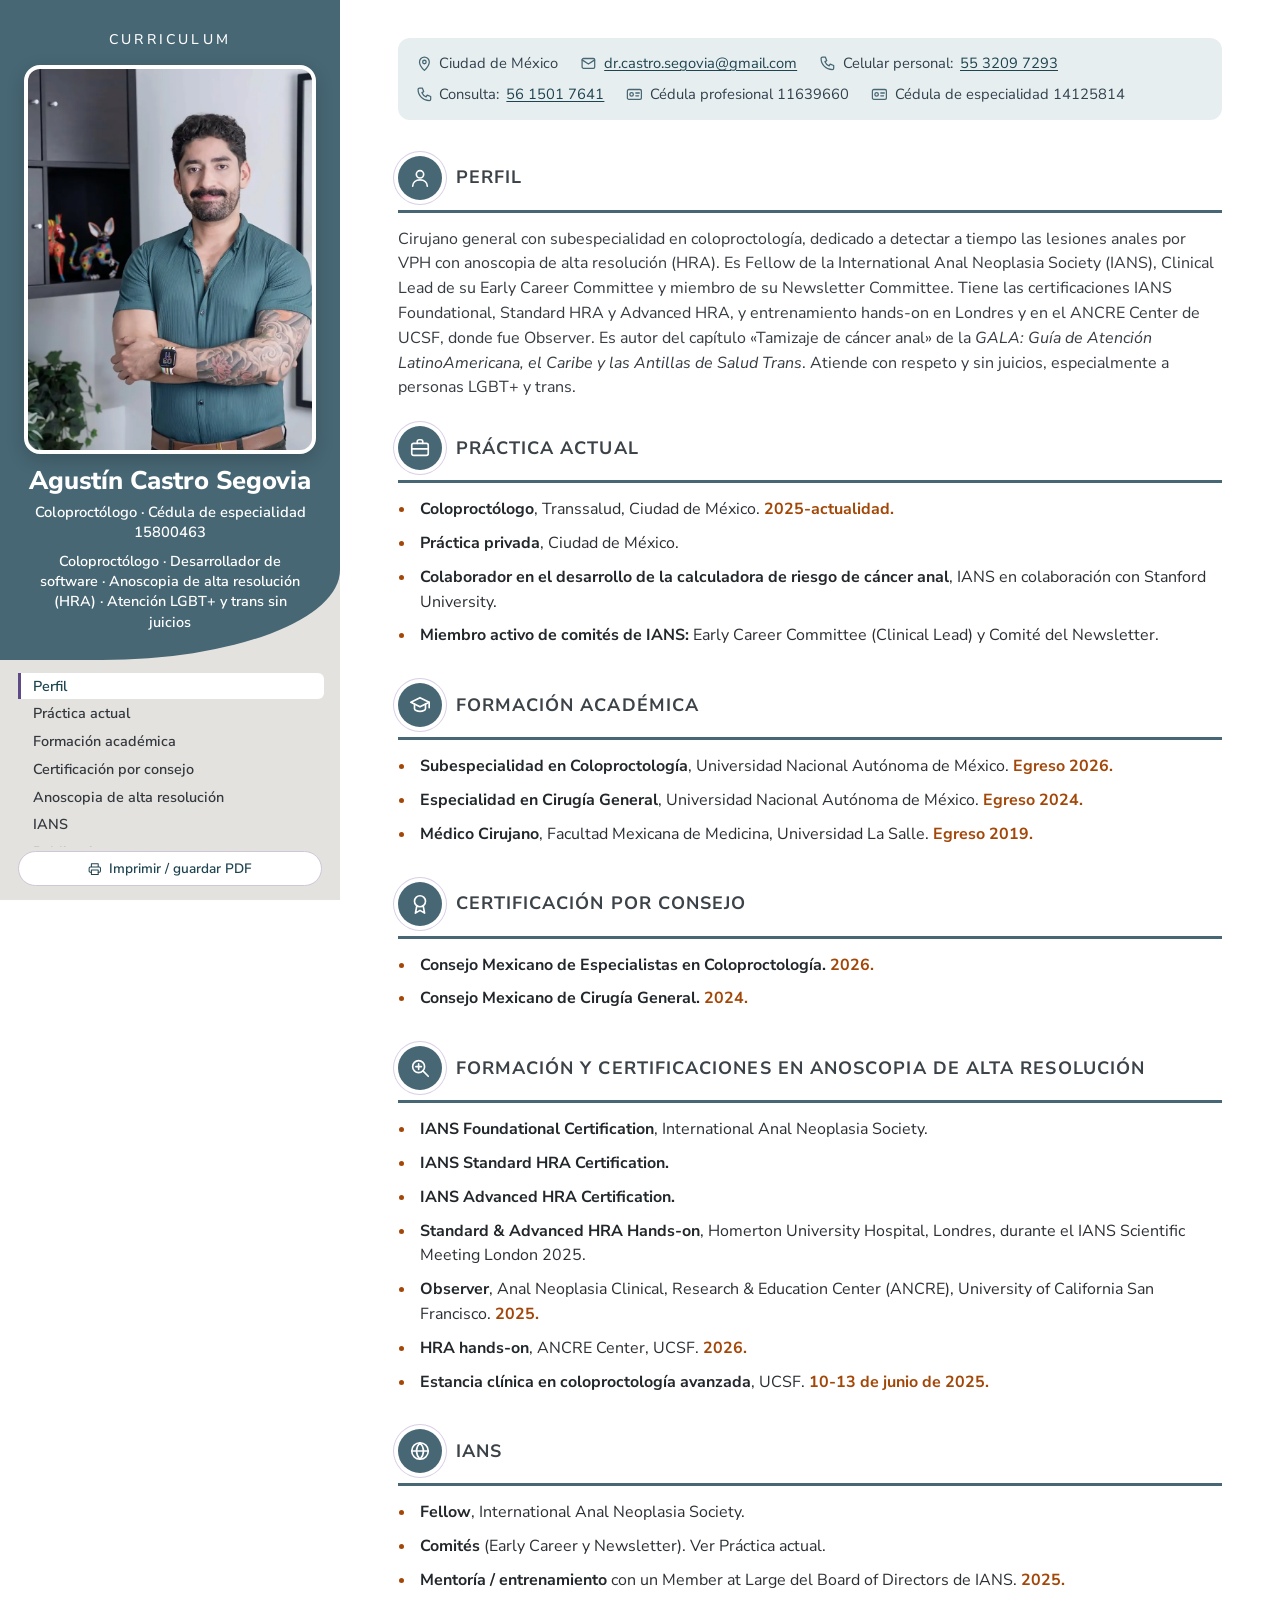
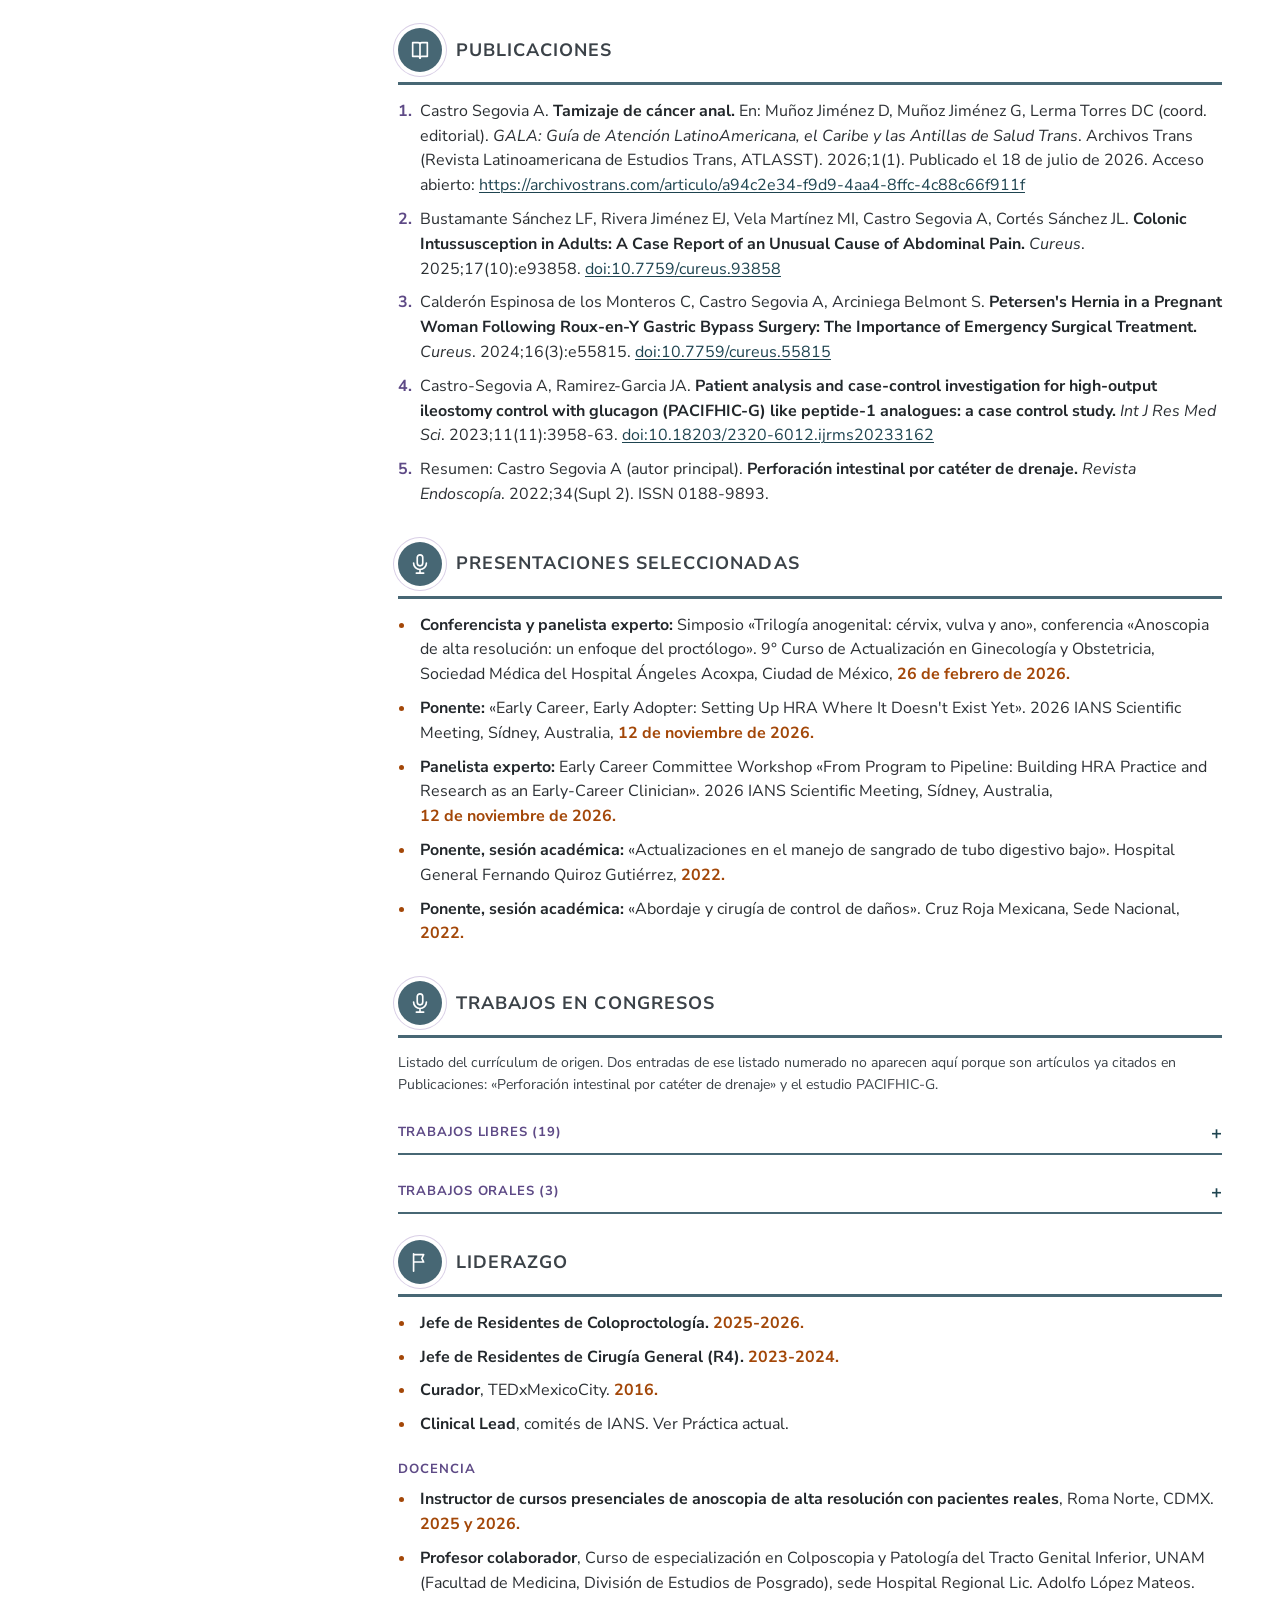
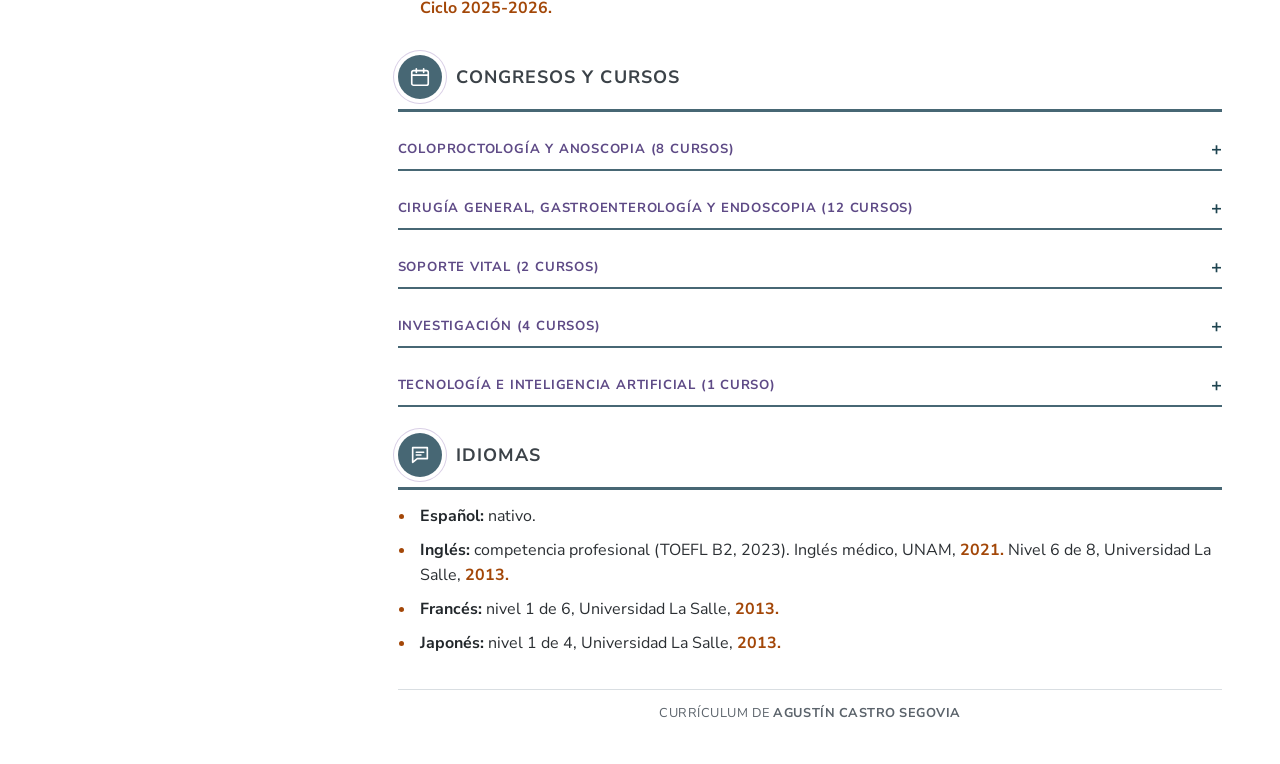
==== commit 80b4b667: "Añadir la calculadora de IANS y los comités en Práctica actual. El detalle de Early Career y Newslet" ====
--- a/cv/index.html
+++ b/cv/index.html
@@ -85,6 +85,8 @@
       <ul class="items">
         <li><strong>Coloproctólogo</strong>, Transsalud, Ciudad de México. <span class="date">2025-actualidad.</span></li>
         <li><strong>Práctica privada</strong>, Ciudad de México.</li>
+        <li><strong>Colaborador en el desarrollo de la calculadora de riesgo de cáncer anal</strong>, IANS en colaboración con Stanford University.</li>
+        <li><strong>Miembro activo de comités de IANS:</strong> Early Career Committee (Clinical Lead) y Comité del Newsletter.</li>
       </ul>
     </section>
 
@@ -122,8 +124,7 @@
       <h2><span class="ic"><svg><use href="#i-globe"/></svg></span>IANS</h2>
       <ul class="items">
         <li><strong>Fellow</strong>, International Anal Neoplasia Society.</li>
-        <li><strong>Clinical Lead</strong>, Early Career Committee, IANS.</li>
-        <li><strong>Miembro</strong>, Newsletter Committee, IANS.</li>
+        <li><strong>Comités</strong> (Early Career y Newsletter). Ver Práctica actual.</li>
         <li><strong>Mentoría / entrenamiento</strong> con un Member at Large del Board of Directors de IANS. <span class="date">2025.</span></li>
       </ul>
     </section>
@@ -195,7 +196,7 @@
         <li><strong>Jefe de Residentes de Coloproctología.</strong> <span class="date">2025-2026.</span></li>
         <li><strong>Jefe de Residentes de Cirugía General (R4).</strong> <span class="date">2023-2024.</span></li>
         <li><strong>Curador</strong>, TEDxMexicoCity. <span class="date">2016.</span></li>
-        <li><strong>Clinical Lead</strong>, Early Career Committee, IANS.</li>
+        <li><strong>Clinical Lead</strong>, comités de IANS. Ver Práctica actual.</li>
       </ul>
       <h3 class="group">Docencia</h3>
       <ul class="items">
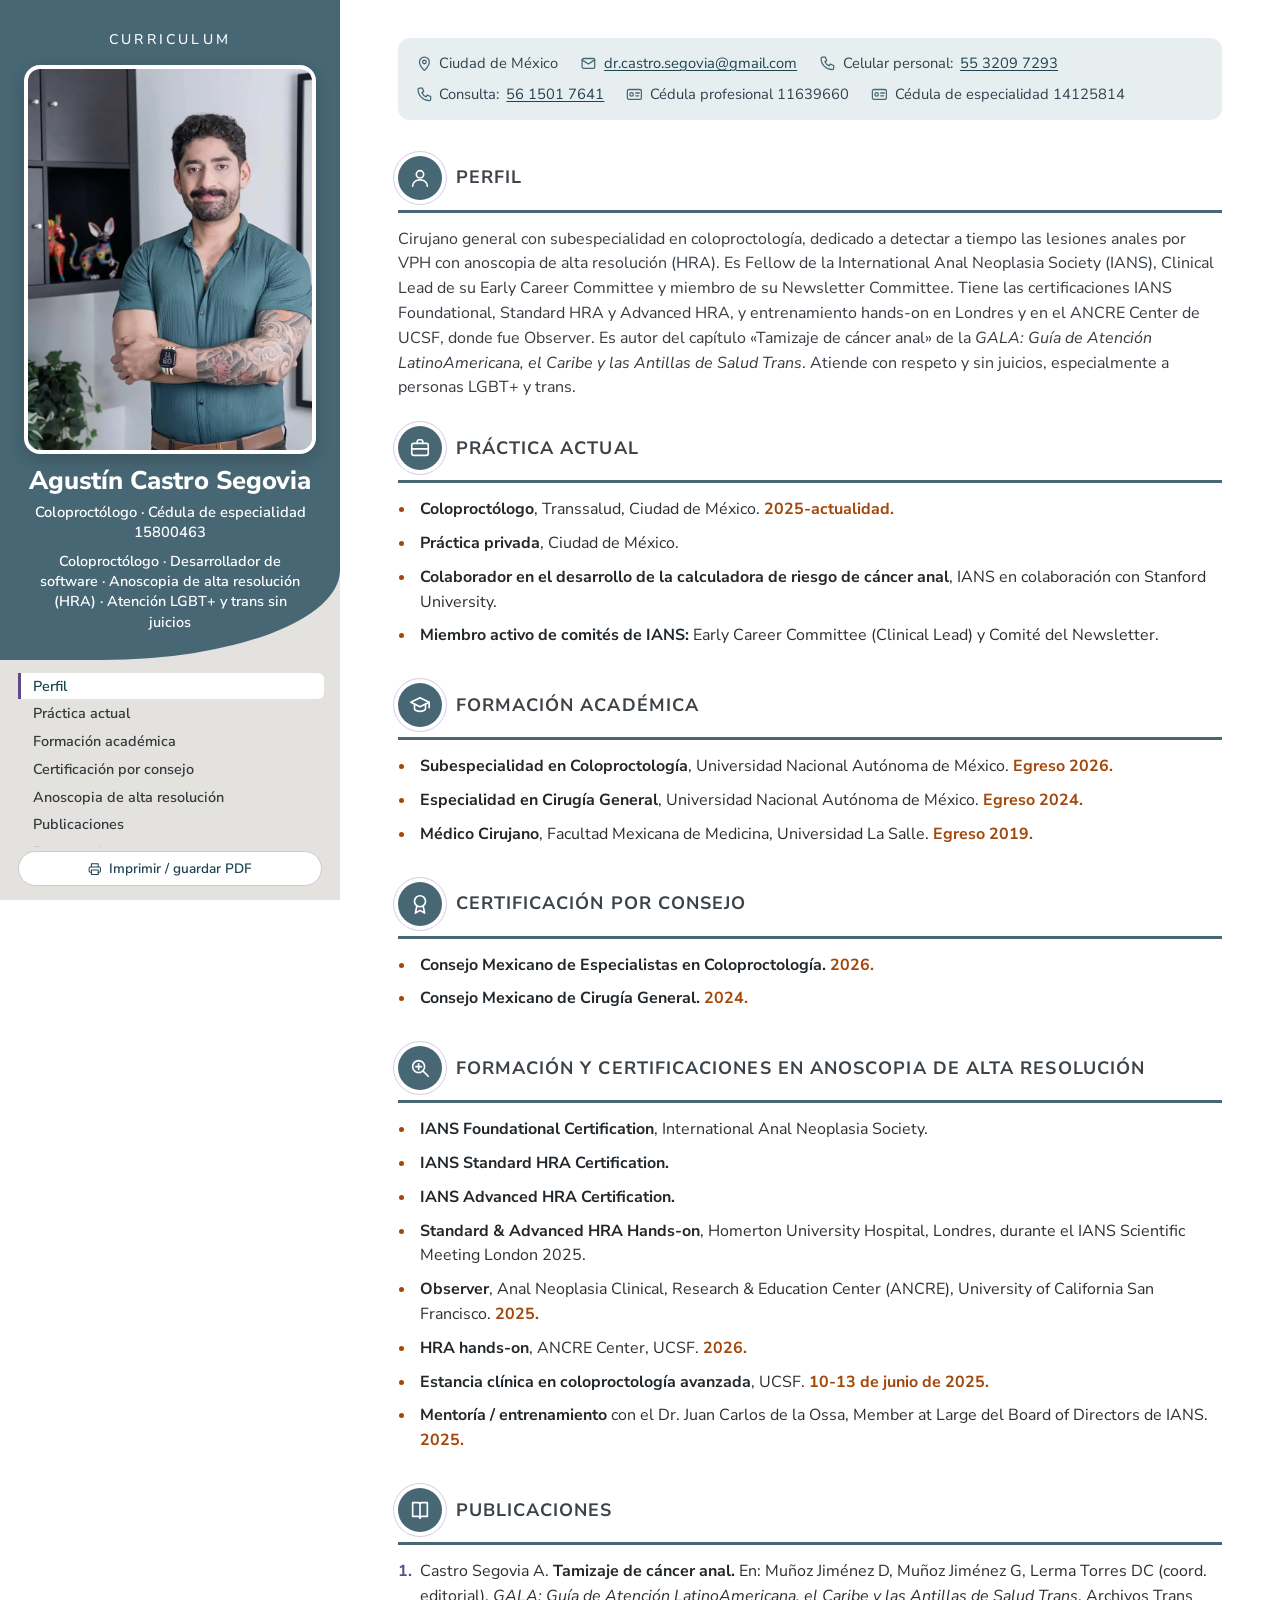
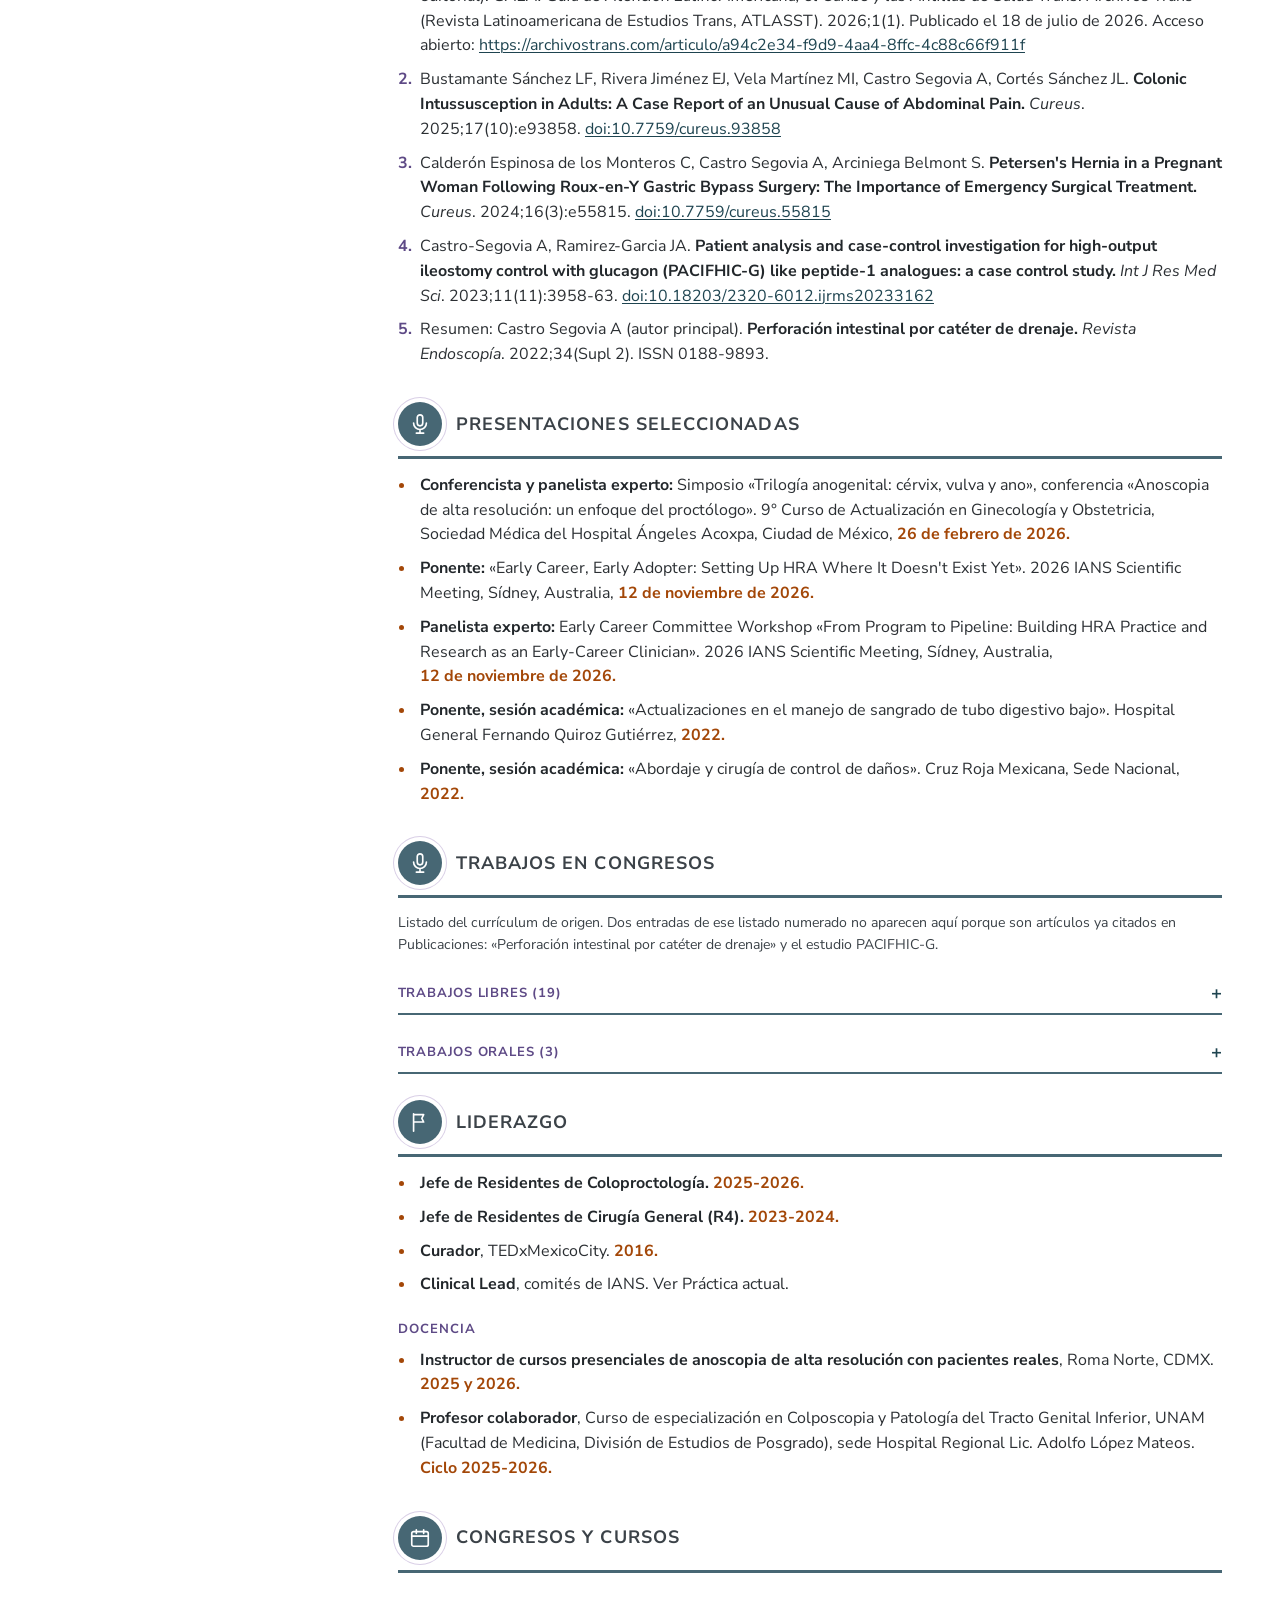
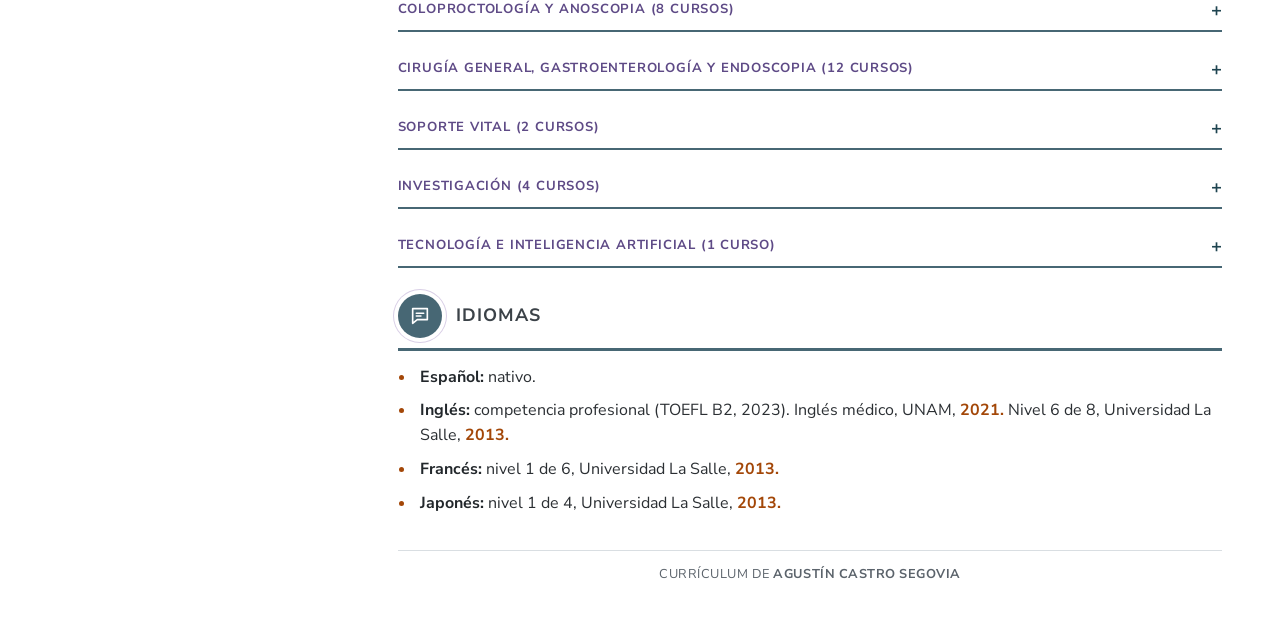
==== commit caf9e68b: "Quitar la sección IANS y pasar la mentoría a anoscopia. El entrenamiento con el Dr. Juan Carlos de l" ====
--- a/cv/index.html
+++ b/cv/index.html
@@ -51,7 +51,6 @@
         <li><a href="#formacion">Formación académica</a></li>
         <li><a href="#consejo">Certificación por consejo</a></li>
         <li><a href="#hra">Anoscopia de alta resolución</a></li>
-        <li><a href="#ians">IANS</a></li>
         <li><a href="#publicaciones">Publicaciones</a></li>
         <li><a href="#presentaciones">Presentaciones</a></li>
         <li><a href="#trabajos">Trabajos</a></li>
@@ -117,15 +116,7 @@
         <li><strong>Observer</strong>, Anal Neoplasia Clinical, Research &amp; Education Center (ANCRE), University of California San Francisco. <span class="date">2025.</span></li>
         <li><strong>HRA hands-on</strong>, ANCRE Center, UCSF. <span class="date">2026.</span></li>
         <li><strong>Estancia clínica en coloproctología avanzada</strong>, UCSF. <span class="date">10-13 de junio de 2025.</span></li>
-      </ul>
-    </section>
-
-    <section id="ians" class="sec">
-      <h2><span class="ic"><svg><use href="#i-globe"/></svg></span>IANS</h2>
-      <ul class="items">
-        <li><strong>Fellow</strong>, International Anal Neoplasia Society.</li>
-        <li><strong>Comités</strong> (Early Career y Newsletter). Ver Práctica actual.</li>
-        <li><strong>Mentoría / entrenamiento</strong> con un Member at Large del Board of Directors de IANS. <span class="date">2025.</span></li>
+        <li><strong>Mentoría / entrenamiento</strong> con el Dr. Juan Carlos de la Ossa, Member at Large del Board of Directors de IANS. <span class="date">2025.</span></li>
       </ul>
     </section>
 
